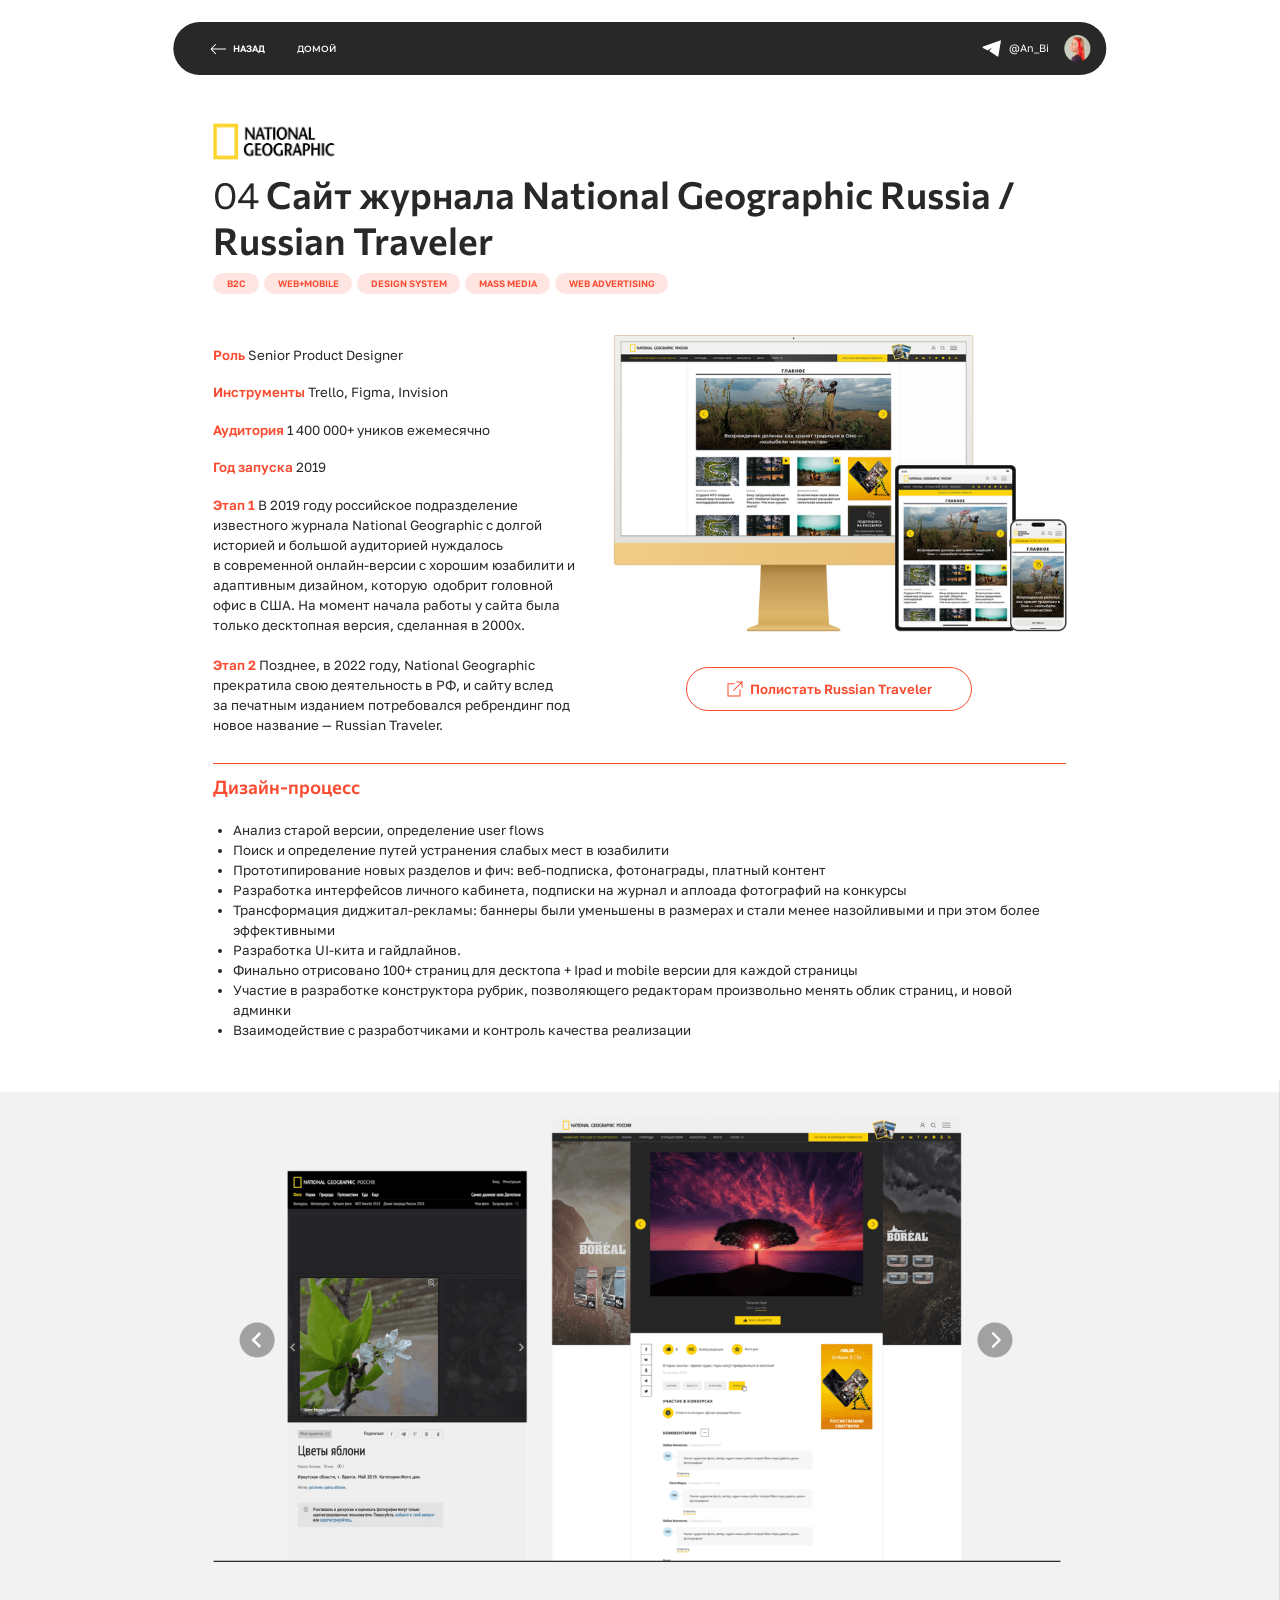
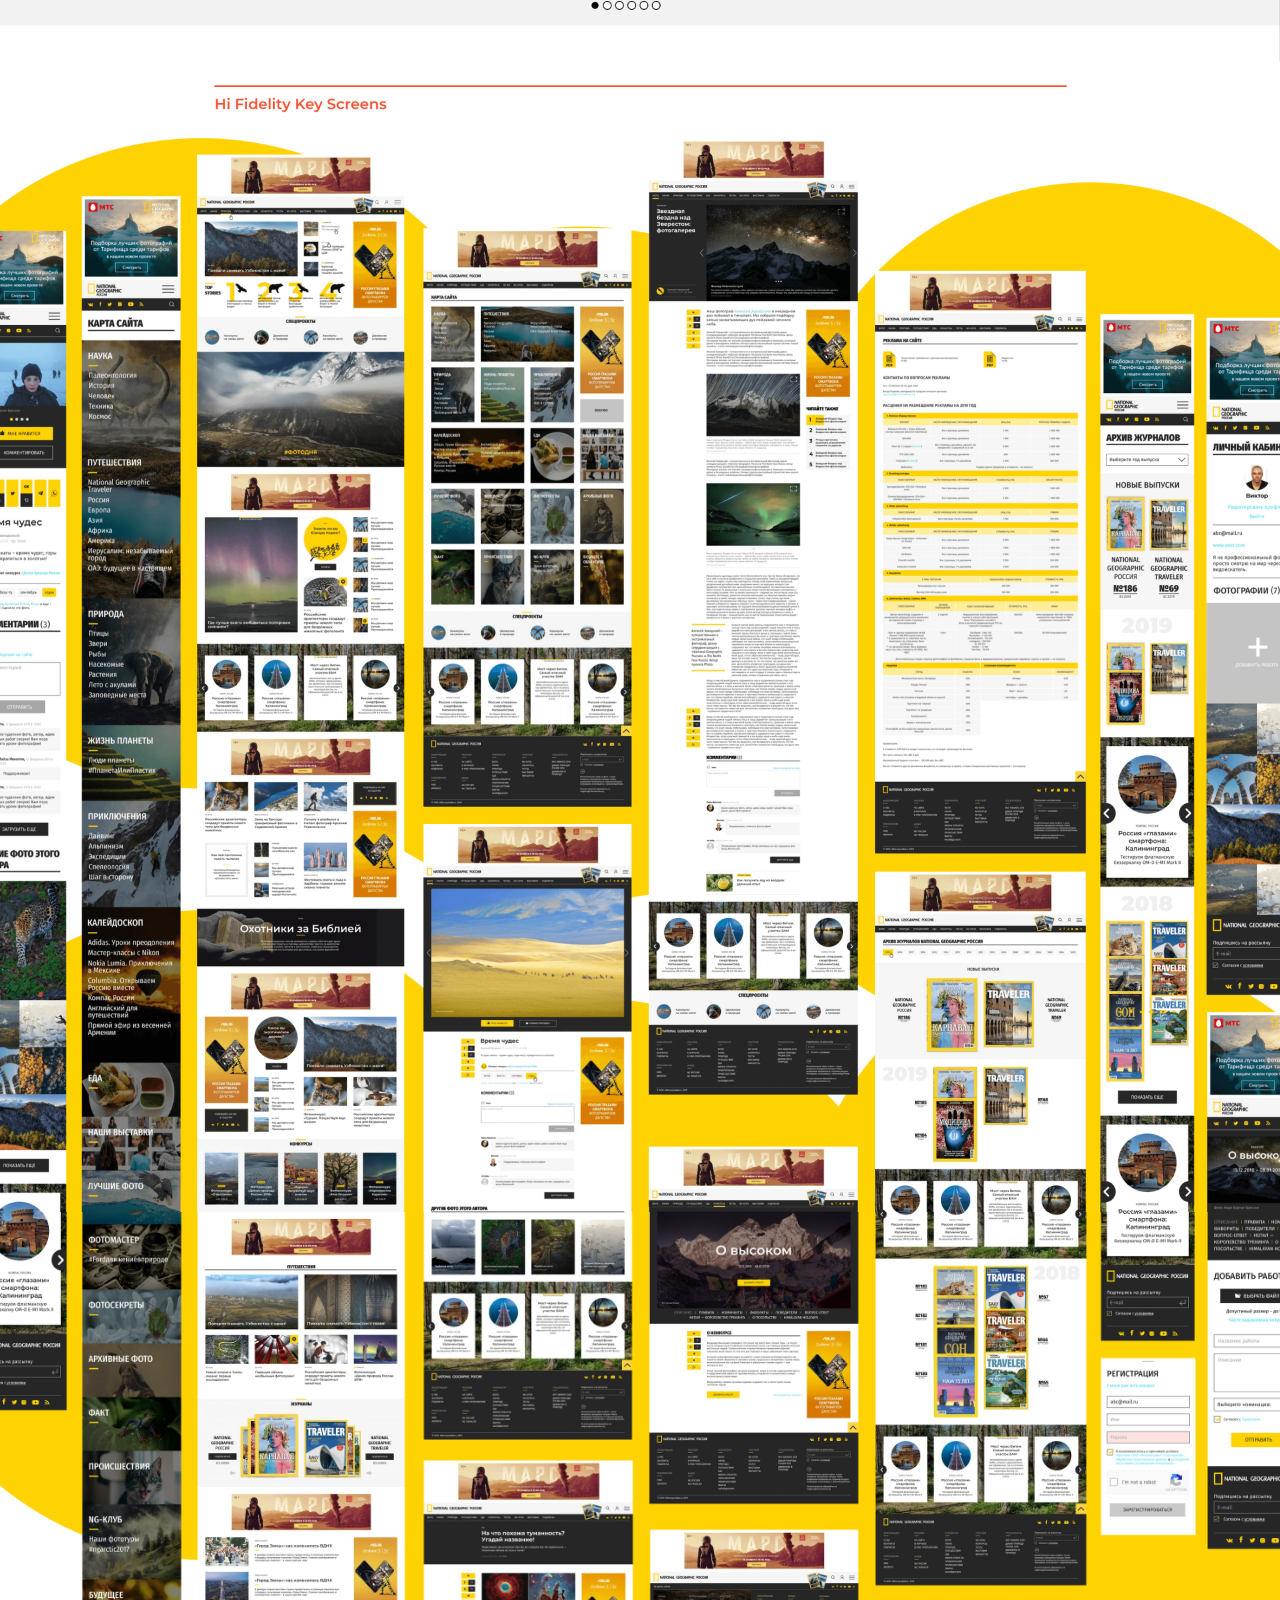
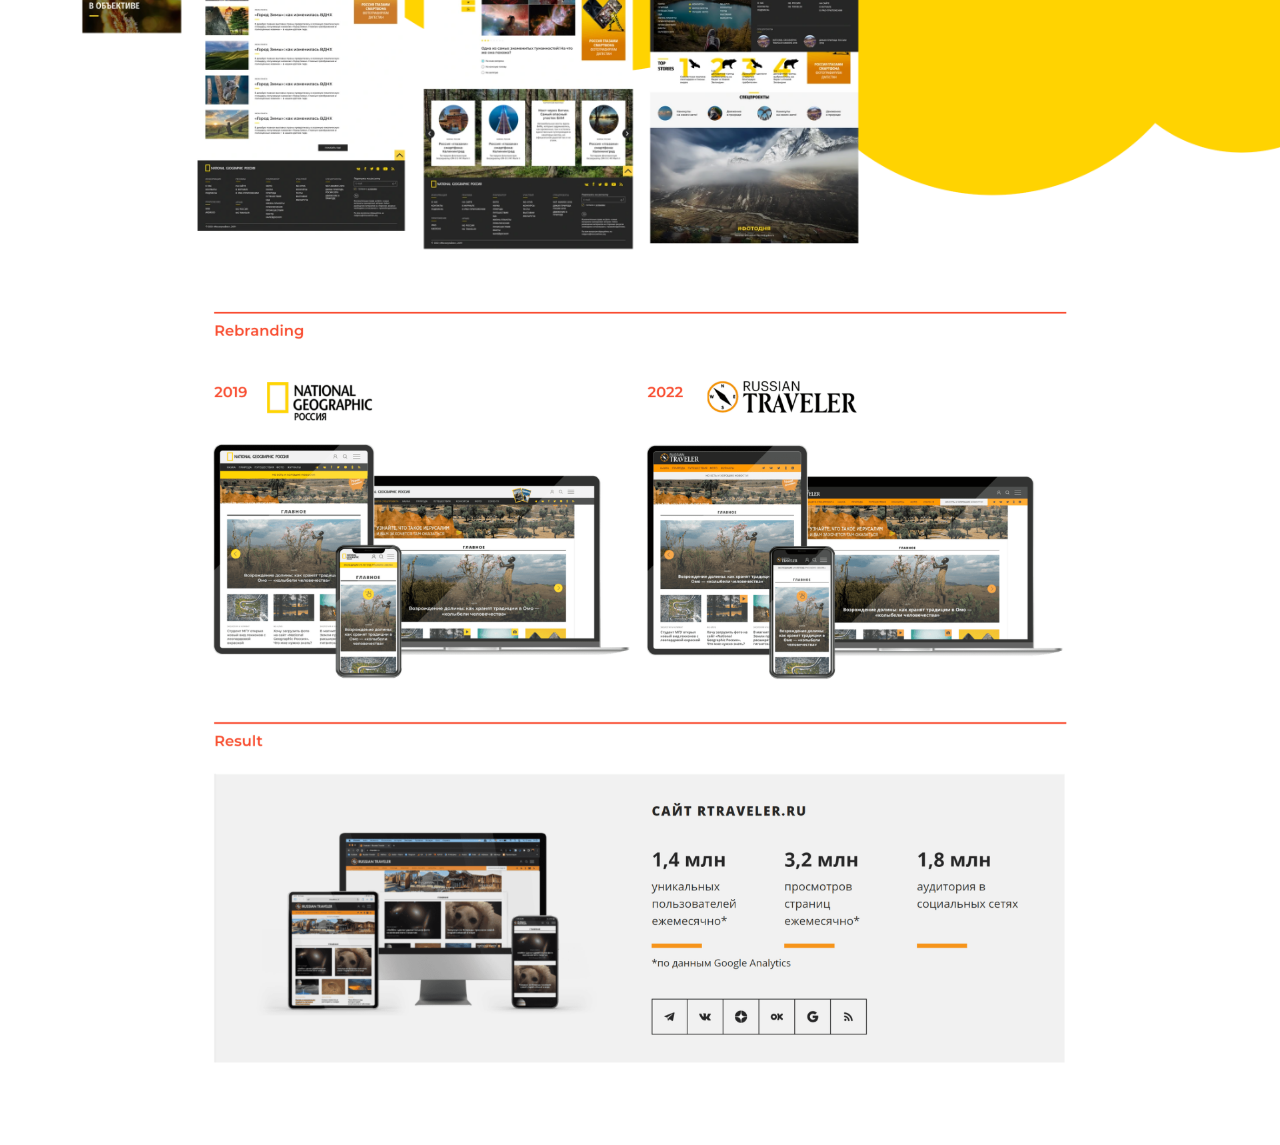
==== natgeo.html @ 3777e661 "Rebuild responsive portfolio from Figma Layout" ====
<!doctype html>
<html lang="ru">
<head>
<meta charset="utf-8">
<meta name="viewport" content="width=device-width, initial-scale=1">
<title>National Geographic — Анна Биятова</title>
<link rel="stylesheet" href="fonts.css">
<link rel="stylesheet" href="layout.css">
<link rel="stylesheet" href="site.css">
</head>
<body class="natgeo case-page" style="--basis:1920;--design-height:6518">
<div class="viewport"><main data-node-id="20:10" data-name="06_NatGeo" class="f128 design"><div data-node-id="365:1661" class="f335 mobile-root mobile-flow" data-order="4"><div data-node-id="365:1653" class="f336"><div data-node-id="365:1654" class="f337 mobile-flow"><p style="font-variation-settings:&quot;FLAR&quot; 0, &quot;VOLM&quot; 0" class="f231 section-type">Дизайн-процесс</p><p class="f232 body-type">​</p><ul class="f236"><li class="f237"><span class="f238 body-type">Анализ старой версии, определение user flows</span></li><li class="f237"><span class="f238 body-type">Поиск и определение путей устранения слабых мест в юзабилити</span></li><li class="f237"><span class="f238 body-type">Прототипирование новых разделов и фич: веб-подписка, фотонаграды, платный контент</span></li><li class="f237"><span class="f238 body-type">Разработка интерфейсов личного кабинета, подписки на журнал и аплоада фотографий на конкурсы</span></li><li class="f237"><span class="f238 body-type">Трансформация диджитал-рекламы: баннеры были уменьшены в размерах и стали менее назойливыми и при этом более эффективными</span></li><li class="f237"><span class="f238 body-type">Разработка UI-кита и гайдлайнов.</span></li><li class="f237"><span class="f238 body-type">Финально отрисовано 100+ страниц для десктопа + Ipad и mobile версии для каждой страницы</span></li><li class="f237"><span class="f238 body-type">Участие в разработке конструктора рубрик, позволяющего редакторам произвольно менять облик страниц, и новой админки</span></li><li class="f234"><span class="f238 body-type">Взаимодействие с разработчиками и контроль качества реализации</span></li></ul><p class="f338 body-type">​</p></div><div data-node-id="365:1655" class="f339"><div class="f161"><img alt="" src="75355f30-5cde-429b-aa73-6bc3fe6962be.svg" decoding="sync" class="f4"></div></div></div></div><div class="art-shell  floating-shell" style="--art-w:1960.0;--art-h:872.0" data-order="5"><div class="art-inner"><div data-node-id="20:18" data-name="FireShot Capture 024 - Anna Biyatova - [readymag.website] 1" class="f340 mobile-root mobile-flow asset-card art-floating art-base" data-order="5"><img alt="" src="fire-shot-capture024-anna-biyatova-readymag-we-ea6d53a8d6.png" decoding="sync" class="f111"></div></div></div><div class="art-shell  floating-shell" style="--art-w:700.0;--art-h:516.0" data-order="2"><div class="art-inner"><div data-node-id="20:14" data-name="FireShot Capture 022 - Anna Biyatova - [readymag.website] 1" class="f341 mobile-root mobile-flow asset-card art-floating art-base" data-order="2"><img src="natgeo-yellow-imac-8d464cf291.png" alt="Сайт National Geographic Россия на iMac, планшете и телефоне" class="replacement-image" decoding="sync"></div></div></div><a href="https://rtraveler.ru/" data-node-id="38:90" target="_blank" data-name="button" class="f342 mobile-root mobile-flow mobile-external-button action" data-order="3" rel="noopener noreferrer"><div data-node-id="I38:90;114:2049" data-name="external-link-svgrepo-com 1" class="f261"><img alt="" src="external-link-svgrepo-com1-6e491852ec.svg" decoding="sync" class="f32"></div><p data-node-id="I38:90;31:8" class="f157 body-type">Полистать Russian Traveler</p></a><div data-node-id="20:20" data-name="FireShot Capture 025 - Anna Biyatova - [readymag.website] 1" class="f343 mobile-root mobile-flow desktop-only"><img alt="" src="fire-shot-capture025-anna-biyatova-readymag-we-81d39d0f46.png" decoding="sync" class="f111"></div><div data-node-id="20:21" data-name="FireShot Capture 026 - Anna Biyatova - [readymag.website] 1" class="f344 mobile-root mobile-flow desktop-only"><img alt="" src="fire-shot-capture026-anna-biyatova-readymag-we-8d2b8d416c.png" decoding="sync" class="f111"></div><div data-node-id="20:22" data-name="FireShot Capture 027 - Anna Biyatova - [readymag.website] 1" class="f345 mobile-root mobile-flow desktop-only"><div class="f150"><img alt="" src="fire-shot-capture027-anna-biyatova-readymag-we-e08d2f9e79.png" decoding="sync" class="f346"></div></div><div data-node-id="20:15" class="f347 mobile-root mobile-flow desktop-only"></div><div data-node-id="20:23" class="f348 mobile-root mobile-flow desktop-only"></div><div class="art-shell  floating-shell" style="--art-w:1925.0;--art-h:534.0" data-order="8"><div class="art-inner"><div data-node-id="20:26" data-name="FireShot Capture 029 - Anna Biyatova - [readymag.website] 1" class="f349 mobile-root mobile-flow asset-card art-floating art-base" data-order="8"><img alt="" src="fire-shot-capture029-anna-biyatova-readymag-we-d6b7cc13b7.png" decoding="sync" class="f111"></div></div></div><div class="art-shell  floating-shell" style="--art-w:1925.0;--art-h:647.0" data-order="7"><div class="art-inner"><div data-node-id="20:25" data-name="FireShot Capture 028 - Anna Biyatova - [readymag.website] 1" class="f350 mobile-root mobile-flow asset-card art-floating art-base" data-order="7"><img alt="" src="fire-shot-capture028-anna-biyatova-readymag-we-ad97c84d8d.png" decoding="sync" class="f111"></div></div></div><div data-node-id="20:27" class="f351 mobile-root mobile-flow desktop-only"></div><div data-node-id="365:1614" class="f352 mobile-root mobile-flow" data-order="1"><div data-node-id="365:1615" data-name="title" class="f63 mobile-flow"><div class="art-shell art-symbol" style="--art-w:193.0;--art-h:56.0"><div class="art-inner"><div data-node-id="365:1644" data-name="image-1de16db8-85b5-4d78-8180-da1f3745b1a0 1" class="f353 asset-card symbol art-base"><div class="f150"><img alt="" src="image1-de16-db885-b54-d788180-da1-f3745-b1-a01-2f42765556.png" decoding="sync" class="f354"></div></div></div></div><h1 data-node-id="365:1617" class="f246"><span style="font-variation-settings:&quot;FLAR&quot; 0, &quot;VOLM&quot; 0" class="f247 display-type">04</span><span style="font-variation-settings:&quot;FLAR&quot; 0, &quot;VOLM&quot; 0" class="f248 display-type"> Сайт журнала National Geographic Russia / Russian Traveler</span></h1><div data-node-id="365:1618" class="f71 mobile-tags"><div data-node-id="365:1619" class="f131"><p data-node-id="365:1620" class="f132">B2С</p></div><div data-node-id="365:1621" class="f131"><p data-node-id="365:1622" class="f132">WEB+MOBILE</p></div><div data-node-id="365:1623" class="f131"><p data-node-id="365:1624" class="f132">DESIGN SYSTEM</p></div><div data-node-id="365:1625" class="f131"><p data-node-id="365:1626" class="f132">MASS MEDIA</p></div><div data-node-id="365:1627" class="f131"><p data-node-id="365:1628" class="f132">WEB ADVERTISING</p></div></div></div><div data-node-id="365:1646" class="f355 mobile-flow"><p data-node-id="365:1647" class="f252"><span class="f136 body-type">Роль</span><span class="f79 body-type"> Senior Product</span><span class="f79 body-type"> Designer</span></p><p data-node-id="365:1648" class="f251"><span class="f136 body-type">Инструменты</span><span class="f79 body-type"> Trello, Figma, Invision</span></p><p data-node-id="4032:194" class="f356"><span class="f255 body-type">Аудитория</span><span class="f79 body-type"> 1 400 000+ уников ежемесячно</span></p><p data-node-id="365:1649" class="f251"><span class="f136 body-type">Год запуска</span><span class="f79 body-type"> 2019</span></p><p data-node-id="365:1650" class="f357"><span class="f253 body-type">Этап 1</span><span class="f104 body-type"> В 2019 году российское подразделение известного журнала National Geographic с долгой историей и большой аудиторией нуждалось в современной онлайн-версии с хорошим юзабилити и адаптивным дизайном, которую  одобрит головной офис в США. На момент начала работы у сайта была только десктопная версия, сделанная в 2000х.</span></p><p data-node-id="365:1651" class="f252"><span class="f253 body-type">Этап 2</span><span class="f104 body-type"> Позднее, в 2022 году, National Geographic прекратила свою деятельность в РФ, и сайту вслед за печатным изданием потребовался ребрендинг под новое название — Russian Traveler.</span></p></div></div><header data-node-id="4163:1387" class="f358 case-nav-wrap"><div data-name="sticky_header" class="f195 case-nav"><div data-node-id="I4163:1387;114:92" class="f196 nav-side"><a data-node-id="I4163:1387;114:76" data-name="button" href="index.html#natgeo" class="f260 action"><div data-node-id="I4163:1387;114:76;114:224" data-name="arrow-left-svgrepo-com 1" class="f261"><img alt="" src="arrow-left-svgrepo-com1-93e0648a81.svg" decoding="sync" class="f32"></div><p data-node-id="I4163:1387;114:76;31:8" class="f262">НАЗАД</p></a><a data-node-id="I4163:1387;114:103" data-name="button" href="index.html" class="f197 action"><p data-node-id="I4163:1387;114:103;31:8" class="f198">ДОМОЙ</p></a></div><div data-node-id="I4163:1387;114:156" class="f204 nav-side"><a href="https://t.me/An_Bi" data-node-id="I4163:1387;180:2158" target="_blank" rel="noopener noreferrer" class="f205"><div data-node-id="I4163:1387;180:2159" data-name="telegram-svgrepo-com" class="f53"><img alt="" src="telegram-svgrepo-com-61aa6e1fb2.svg" decoding="sync" class="f32"></div><div data-node-id="I4163:1387;180:2161" data-name="link" class="f206"><p data-node-id="I4163:1387;180:2161;180:2139" class="f207">@An_Bi</p></div></a><div data-node-id="I4163:1387;114:123" class="f208"><img alt="" height="40" src="975d3a98-b9f5-4bee-b7e6-115ba9d3b459.png" width="40" decoding="sync" class="f32"></div></div></div></header><div class="mobile-art natgeo-collage" data-order="6"><div data-name="FireShot Capture 025 - Anna Biyatova - [readymag.website] 1" class="f343 mobile-collage-layer" data-art-node="20:20"><img alt="" src="fire-shot-capture025-anna-biyatova-readymag-we-81d39d0f46.png" decoding="sync" class="f111"></div><div data-name="FireShot Capture 026 - Anna Biyatova - [readymag.website] 1" class="f344 mobile-collage-layer" data-art-node="20:21"><img alt="" src="fire-shot-capture026-anna-biyatova-readymag-we-8d2b8d416c.png" decoding="sync" class="f111"></div><div data-name="FireShot Capture 027 - Anna Biyatova - [readymag.website] 1" class="f345 mobile-collage-layer" data-art-node="20:22"><div class="f150"><img alt="" src="fire-shot-capture027-anna-biyatova-readymag-we-e08d2f9e79.png" decoding="sync" class="f346"></div></div></div></main></div>
</body>
</html>
---- fonts.css ----
@font-face {
  font-family: 'Inter';
  font-style: normal;
  font-weight: 400;
  font-display: swap;
  src: url(UcC73FwrK3iLTeHuS_nVMrMxCp50SjIa0ZL7SUc.woff2) format('woff2');
  unicode-range: U+0301, U+0400-045F, U+0490-0491, U+04B0-04B1, U+2116;
}
@font-face {
  font-family: 'Inter';
  font-style: normal;
  font-weight: 400;
  font-display: swap;
  src: url(UcC73FwrK3iLTeHuS_nVMrMxCp50SjIa1ZL7.woff2) format('woff2');
  unicode-range: U+0000-00FF, U+0131, U+0152-0153, U+02BB-02BC, U+02C6, U+02DA, U+02DC, U+0304, U+0308, U+0329, U+2000-206F, U+20AC, U+2122, U+2191, U+2193, U+2212, U+2215, U+FEFF, U+FFFD;
}
@font-face {
  font-family: 'Inter';
  font-style: normal;
  font-weight: 600;
  font-display: swap;
  src: url(UcC73FwrK3iLTeHuS_nVMrMxCp50SjIa0ZL7SUc.woff2) format('woff2');
  unicode-range: U+0301, U+0400-045F, U+0490-0491, U+04B0-04B1, U+2116;
}
@font-face {
  font-family: 'Inter';
  font-style: normal;
  font-weight: 600;
  font-display: swap;
  src: url(UcC73FwrK3iLTeHuS_nVMrMxCp50SjIa1ZL7.woff2) format('woff2');
  unicode-range: U+0000-00FF, U+0131, U+0152-0153, U+02BB-02BC, U+02C6, U+02DA, U+02DC, U+0304, U+0308, U+0329, U+2000-206F, U+20AC, U+2122, U+2191, U+2193, U+2212, U+2215, U+FEFF, U+FFFD;
}
@font-face {
  font-family: 'Inter';
  font-style: normal;
  font-weight: 700;
  font-display: swap;
  src: url(UcC73FwrK3iLTeHuS_nVMrMxCp50SjIa0ZL7SUc.woff2) format('woff2');
  unicode-range: U+0301, U+0400-045F, U+0490-0491, U+04B0-04B1, U+2116;
}
@font-face {
  font-family: 'Inter';
  font-style: normal;
  font-weight: 700;
  font-display: swap;
  src: url(UcC73FwrK3iLTeHuS_nVMrMxCp50SjIa1ZL7.woff2) format('woff2');
  unicode-range: U+0000-00FF, U+0131, U+0152-0153, U+02BB-02BC, U+02C6, U+02DA, U+02DC, U+0304, U+0308, U+0329, U+2000-206F, U+20AC, U+2122, U+2191, U+2193, U+2212, U+2215, U+FEFF, U+FFFD;
}
@font-face {
  font-family: 'Montserrat';
  font-style: normal;
  font-weight: 400;
  font-display: swap;
  src: url(JTUSjIg1_i6t8kCHKm459W1hyzbi.woff2) format('woff2');
  unicode-range: U+0301, U+0400-045F, U+0490-0491, U+04B0-04B1, U+2116;
}
@font-face {
  font-family: 'Montserrat';
  font-style: normal;
  font-weight: 400;
  font-display: swap;
  src: url(JTUSjIg1_i6t8kCHKm459Wlhyw.woff2) format('woff2');
  unicode-range: U+0000-00FF, U+0131, U+0152-0153, U+02BB-02BC, U+02C6, U+02DA, U+02DC, U+0304, U+0308, U+0329, U+2000-206F, U+20AC, U+2122, U+2191, U+2193, U+2212, U+2215, U+FEFF, U+FFFD;
}
@font-face {
  font-family: 'Montserrat';
  font-style: normal;
  font-weight: 600;
  font-display: swap;
  src: url(JTUSjIg1_i6t8kCHKm459W1hyzbi.woff2) format('woff2');
  unicode-range: U+0301, U+0400-045F, U+0490-0491, U+04B0-04B1, U+2116;
}
@font-face {
  font-family: 'Montserrat';
  font-style: normal;
  font-weight: 600;
  font-display: swap;
  src: url(JTUSjIg1_i6t8kCHKm459Wlhyw.woff2) format('woff2');
  unicode-range: U+0000-00FF, U+0131, U+0152-0153, U+02BB-02BC, U+02C6, U+02DA, U+02DC, U+0304, U+0308, U+0329, U+2000-206F, U+20AC, U+2122, U+2191, U+2193, U+2212, U+2215, U+FEFF, U+FFFD;
}
@font-face {
  font-family: 'Montserrat';
  font-style: normal;
  font-weight: 700;
  font-display: swap;
  src: url(JTUSjIg1_i6t8kCHKm459W1hyzbi.woff2) format('woff2');
  unicode-range: U+0301, U+0400-045F, U+0490-0491, U+04B0-04B1, U+2116;
}
@font-face {
  font-family: 'Montserrat';
  font-style: normal;
  font-weight: 700;
  font-display: swap;
  src: url(JTUSjIg1_i6t8kCHKm459Wlhyw.woff2) format('woff2');
  unicode-range: U+0000-00FF, U+0131, U+0152-0153, U+02BB-02BC, U+02C6, U+02DA, U+02DC, U+0304, U+0308, U+0329, U+2000-206F, U+20AC, U+2122, U+2191, U+2193, U+2212, U+2215, U+FEFF, U+FFFD;
}
@font-face {
  font-family: 'Open Sans';
  font-style: normal;
  font-weight: 600;
  font-stretch: 100%;
  font-display: swap;
  src: url(memSYaGs126MiZpBA-UvWbX2vVnXBbObj2OVZyOOSr4dVJWUgsgH1x4kaVIGxA.woff2) format('woff2');
  unicode-range: U+0301, U+0400-045F, U+0490-0491, U+04B0-04B1, U+2116;
}
@font-face {
  font-family: 'Open Sans';
  font-style: normal;
  font-weight: 600;
  font-stretch: 100%;
  font-display: swap;
  src: url(memSYaGs126MiZpBA-UvWbX2vVnXBbObj2OVZyOOSr4dVJWUgsgH1x4gaVI.woff2) format('woff2');
  unicode-range: U+0000-00FF, U+0131, U+0152-0153, U+02BB-02BC, U+02C6, U+02DA, U+02DC, U+0304, U+0308, U+0329, U+2000-206F, U+20AC, U+2122, U+2191, U+2193, U+2212, U+2215, U+FEFF, U+FFFD;
}
@font-face {
  font-family: 'Poppins';
  font-style: normal;
  font-weight: 200;
  font-display: swap;
  src: url(pxiByp8kv8JHgFVrLFj_Z1xlFQ.woff2) format('woff2');
  unicode-range: U+0000-00FF, U+0131, U+0152-0153, U+02BB-02BC, U+02C6, U+02DA, U+02DC, U+0304, U+0308, U+0329, U+2000-206F, U+20AC, U+2122, U+2191, U+2193, U+2212, U+2215, U+FEFF, U+FFFD;
}
@font-face {
  font-family: 'Poppins';
  font-style: normal;
  font-weight: 400;
  font-display: swap;
  src: url(pxiEyp8kv8JHgFVrJJfecg.woff2) format('woff2');
  unicode-range: U+0000-00FF, U+0131, U+0152-0153, U+02BB-02BC, U+02C6, U+02DA, U+02DC, U+0304, U+0308, U+0329, U+2000-206F, U+20AC, U+2122, U+2191, U+2193, U+2212, U+2215, U+FEFF, U+FFFD;
}
@font-face {
  font-family: 'Poppins';
  font-style: normal;
  font-weight: 600;
  font-display: swap;
  src: url(pxiByp8kv8JHgFVrLEj6Z1xlFQ.woff2) format('woff2');
  unicode-range: U+0000-00FF, U+0131, U+0152-0153, U+02BB-02BC, U+02C6, U+02DA, U+02DC, U+0304, U+0308, U+0329, U+2000-206F, U+20AC, U+2122, U+2191, U+2193, U+2212, U+2215, U+FEFF, U+FFFD;
}
@font-face {
  font-family: 'Poppins';
  font-style: normal;
  font-weight: 700;
  font-display: swap;
  src: url(pxiByp8kv8JHgFVrLCz7Z1xlFQ.woff2) format('woff2');
  unicode-range: U+0000-00FF, U+0131, U+0152-0153, U+02BB-02BC, U+02C6, U+02DA, U+02DC, U+0304, U+0308, U+0329, U+2000-206F, U+20AC, U+2122, U+2191, U+2193, U+2212, U+2215, U+FEFF, U+FFFD;
}
@font-face{font-family:Commissioner;font-style:normal;font-weight:100 900;font-display:swap;src:url(commissioner.ttf) format("truetype")}
@font-face{font-family:"Golos Text";font-style:normal;font-weight:400 900;font-display:swap;src:url(golos-text.ttf) format("truetype")}
---- layout.css ----
.f1{background-color:#252525;position:relative;width:100%;height:100%}
.f2{position:absolute;height:calc(var(--u) * 1080);left:calc(100% - calc(var(--u) * 100));top:0;width:0}
.f3{position:absolute;inset:0 calc(var(--u) * -0.5)}
.f4{display:block;max-width:none;width:100%;height:100%}
.f5{position:absolute;display:flex;height:0;align-items:center;justify-content:center;left:0;top:calc(var(--u) * 900);width:calc(var(--u) * 1600)}
.f6{flex:none;rotate:90deg}
.f7{height:calc(var(--u) * 1600);position:relative;width:0}
.f8{position:absolute;display:flex;height:0;align-items:center;justify-content:center;left:0;top:calc(var(--u) * 1894);width:calc(var(--u) * 1600)}
.f9{position:absolute;display:flex;height:0;align-items:center;justify-content:center;left:0;top:calc(var(--u) * 2904);width:calc(var(--u) * 1600)}
.f10{position:absolute;display:flex;height:0;align-items:center;justify-content:center;left:0;top:calc(var(--u) * 3964);width:calc(var(--u) * 1600)}
.f11{position:absolute;display:flex;height:calc(var(--u) * 190);align-items:center;justify-content:center;left:calc(100% - calc(var(--u) * 62));top:calc(var(--u) * 372);width:calc(var(--u) * 24)}
.f12{rotate:-90deg;flex:none}
.f13{word-break:break-word;font-family:"Inter",sans-serif;font-weight:400;line-height:0;font-style:normal;position:relative;font-size:calc(var(--u) * 0);color:white;white-space:nowrap}
.f14{font-family:"Golos Text",sans-serif;font-weight:700;line-height:1.2;font-size:calc(var(--u) * 20)}
.f15{font-family:"Golos Text",sans-serif;line-height:1.2;font-size:calc(var(--u) * 20)}
.f16{position:absolute;height:calc(var(--u) * 1088);left:calc(100% - calc(var(--u) * 100));top:calc(var(--u) * 1080);width:0}
.f17{position:absolute;display:flex;height:calc(var(--u) * 231);align-items:center;justify-content:center;left:calc(100% - calc(var(--u) * 62));top:calc(var(--u) * 1284);width:calc(var(--u) * 24)}
.f18{position:absolute;height:calc(var(--u) * 1080);left:calc(100% - calc(var(--u) * 100));top:calc(var(--u) * 2168);width:0}
.f19{position:absolute;display:flex;height:calc(var(--u) * 160);align-items:center;justify-content:center;left:calc(100% - calc(var(--u) * 62));top:calc(var(--u) * 2287);width:calc(var(--u) * 24)}
.f20{position:absolute;height:calc(var(--u) * 1080);left:calc(100% - calc(var(--u) * 100));top:calc(var(--u) * 3248);width:0}
.f21{position:absolute;display:flex;height:calc(var(--u) * 190);align-items:center;justify-content:center;left:calc(100% - calc(var(--u) * 62));top:calc(var(--u) * 3322);width:calc(var(--u) * 24)}
.f22{position:absolute;height:calc(var(--u) * 1080);left:calc(100% - calc(var(--u) * 100));top:calc(var(--u) * 4328);width:0}
.f23{position:absolute;display:flex;height:calc(var(--u) * 176);align-items:center;justify-content:center;left:calc(100% - calc(var(--u) * 62));top:calc(var(--u) * 4362);width:calc(var(--u) * 24)}
.f24{position:absolute;align-content:stretch;display:flex;flex-direction:column;height:calc(var(--u) * 732);align-items:flex-start;justify-content:space-between;left:calc(var(--u) * 86);top:calc(var(--u) * 49);width:calc(var(--u) * 1336)}
.f25{align-content:stretch;display:flex;flex-direction:column;gap:calc(var(--u) * 24);height:calc(var(--u) * 562);align-items:flex-start;position:relative;flex-shrink:0}
.f26{align-content:stretch;display:flex;flex-direction:column;align-items:flex-start;position:relative;flex-shrink:0}
.f27{grid-template-columns:max-content;grid-template-rows:max-content;display:inline-grid;line-height:0;margin-bottom:calc(var(--u) * -49);place-items:start;position:relative;flex-shrink:0}
.f28{grid-column:1;align-content:stretch;display:flex;flex-direction:column;align-items:flex-start;margin-left:0;margin-top:0;position:relative;grid-row:1}
.f29{word-break:break-word;font-family:"Commissioner",sans-serif;font-weight:700;line-height:0;font-style:normal;position:relative;flex-shrink:0;font-size:calc(var(--u) * 0);color:var(--black,#282828);letter-spacing:calc(var(--u) * 7.2);white-space:pre}
.f30{line-height:normal;font-size:calc(var(--u) * 240);color:white}
.f31{line-height:normal;font-size:calc(var(--u) * 240);color:white;letter-spacing:calc(var(--u) * -4.8)}
.f32{position:absolute;display:block;inset:0;max-width:none;width:100%;height:100%}
.f33{align-content:stretch;display:flex;flex-direction:column;gap:calc(var(--u) * 16);align-items:flex-start;justify-content:flex-end;position:relative;flex-shrink:0}
.f34{word-break:break-word;align-content:stretch;display:flex;flex-direction:column;gap:calc(var(--u) * 24);align-items:flex-start;line-height:1.2;font-style:normal;padding-top:calc(var(--u) * 25);position:relative;border-radius:calc(var(--u) * 80);flex-shrink:0;color:white;white-space:nowrap}
.f35{font-family:"Commissioner",sans-serif;font-weight:600;position:relative;flex-shrink:0;font-size:calc(var(--u) * 48);text-align:right}
.f36{font-family:"Commissioner",sans-serif;font-weight:400;position:relative;flex-shrink:0;font-size:calc(var(--u) * 28);letter-spacing:calc(var(--u) * 0.56)}
.f37{word-break:break-word;font-family:"Golos Text",sans-serif;font-weight:400;line-height:1.2;position:relative;flex-shrink:0;font-size:calc(var(--u) * 24);color:white;letter-spacing:calc(var(--u) * 0.48);white-space:nowrap}
.f38{height:calc(var(--u) * 24);position:relative;flex-shrink:0;width:calc(var(--u) * 515)}
.f39{align-content:stretch;display:flex;align-items:flex-end;justify-content:space-between;position:relative;flex-shrink:0;width:100%}
.f40{word-break:break-word;align-content:stretch;display:flex;gap:calc(var(--u) * 133);align-items:center;position:relative;flex-shrink:0;width:calc(var(--u) * 720)}
.f41{align-content:stretch;display:flex;flex-direction:column;gap:calc(var(--u) * 25);align-items:flex-start;position:relative;flex-shrink:0;color:white;width:calc(var(--u) * 269)}
.f42{font-family:"Commissioner",sans-serif;font-weight:600;line-height:1.2;font-style:normal;position:relative;flex-shrink:0;font-size:calc(var(--u) * 28);width:100%}
.f43{font-family:"Golos Text",sans-serif;font-weight:400;line-height:0;position:relative;flex-shrink:0;font-size:calc(var(--u) * 20);width:100%}
.f44{line-height:2;margin-bottom:0}
.f45{line-height:2}
.f46{align-content:stretch;display:flex;flex-direction:column;gap:calc(var(--u) * 25);align-items:flex-start;position:relative;flex-shrink:0;width:calc(var(--u) * 304)}
.f47{font-family:"Commissioner",sans-serif;font-weight:600;line-height:1.2;font-style:normal;position:relative;flex-shrink:0;font-size:calc(var(--u) * 28);color:rgba(255,255,255,0);width:100%}
.f48{font-family:"Golos Text",sans-serif;font-weight:400;line-height:0;position:relative;flex-shrink:0;font-size:calc(var(--u) * 20);color:white;width:100%}
.f49{align-content:stretch;display:flex;flex-direction:column;gap:calc(var(--u) * 25);align-items:flex-start;position:relative;flex-shrink:0;width:calc(var(--u) * 332)}
.f50{word-break:break-word;font-family:"Commissioner",sans-serif;font-weight:600;line-height:1.2;font-style:normal;position:relative;flex-shrink:0;font-size:calc(var(--u) * 28);color:var(--white,white);width:100%}
.f51{align-content:stretch;cursor:pointer;display:flex;flex-direction:column;gap:calc(var(--u) * 16);align-items:flex-start;position:relative;flex-shrink:0;width:100%}
.f52{align-content:stretch;display:flex;gap:calc(var(--u) * 12);align-items:center;position:relative;flex-shrink:0}
.f53{position:relative;flex-shrink:0;width:calc(var(--u) * 28);height:calc(var(--u) * 28)}
.f54{height:calc(var(--u) * 20);position:relative;flex-shrink:0;width:calc(var(--u) * 48)}
.f55{word-break:break-word;position:absolute;font-family:"Golos Text",sans-serif;font-weight:400;inset:0 8.33% 5% 0;line-height:normal;font-size:calc(var(--u) * 16);color:var(--white,white);text-align:left;white-space:nowrap}
.f56{overflow:clip;position:relative;flex-shrink:0;width:calc(var(--u) * 28);height:calc(var(--u) * 28)}
.f57{position:absolute;display:contents;inset:6.25% 7.81% 6.25% 4.69%}
.f58{position:absolute;inset:6.25% 7.81% 6.25% 4.69%}
.f59{height:calc(var(--u) * 20);position:relative;flex-shrink:0;width:calc(var(--u) * 130)}
.f60{word-break:break-word;position:absolute;font-family:"Golos Text",sans-serif;font-weight:400;inset:0 3.08% 5% 0;line-height:normal;font-size:calc(var(--u) * 16);color:var(--white,white);text-align:left;white-space:nowrap}
.f61{position:absolute;inset:22.74% 12.63% 67.73% 54.37%}
.f62{position:absolute;align-content:stretch;display:flex;flex-direction:column;gap:calc(var(--u) * 60);align-items:flex-start;left:calc(var(--u) * 86);top:calc(var(--u) * 993);width:calc(var(--u) * 1336)}
.f63{align-content:stretch;display:flex;flex-direction:column;gap:calc(var(--u) * 16);align-items:flex-start;position:relative;flex-shrink:0;width:100%}
.f64{height:calc(var(--u) * 44);overflow:clip;position:relative;flex-shrink:0;width:calc(var(--u) * 169)}
.f65{position:absolute;height:calc(var(--u) * 44);left:0;top:0;width:calc(var(--u) * 268)}
.f66{word-break:break-word;font-family:"Montserrat",sans-serif;font-weight:600;line-height:0;min-width:100%;position:relative;flex-shrink:0;font-size:calc(var(--u) * 0);color:var(--white,white);width:min-content}
.f67{font-family:"Commissioner",sans-serif;margin-bottom:0;font-style:normal;font-size:calc(var(--u) * 56)}
.f68{line-height:normal;color:var(--white,white)}
.f69{line-height:normal}
.f70{font-family:"Golos Text",sans-serif;font-weight:400;line-height:normal;font-size:calc(var(--u) * 40);color:var(--dark_grey,#868686)}
.f71{align-content:stretch;display:flex;gap:calc(var(--u) * 8);align-items:flex-start;justify-content:flex-end;position:relative;flex-shrink:0}
.f72{border-width:var(--u);border-color:var(--dark_grey,#868686);border-style:solid;align-content:stretch;display:flex;align-items:center;justify-content:center;padding-inline:calc(var(--u) * 20);padding-block:calc(var(--u) * 7);position:relative;border-radius:calc(var(--u) * 47);flex-shrink:0}
.f73{word-break:break-word;font-family:"Golos Text",sans-serif;font-weight:600;line-height:normal;position:relative;flex-shrink:0;font-size:calc(var(--u) * 14);color:var(--dark_grey,#868686);white-space:nowrap}
.f74{align-content:stretch;display:flex;align-items:flex-end;justify-content:space-between;position:relative;flex-shrink:0;width:calc(var(--u) * 1370)}
.f75{align-content:stretch;display:flex;flex-direction:column;gap:calc(var(--u) * 40);align-items:flex-start;margin-right:calc(var(--u) * -40);position:relative;flex-shrink:0;width:calc(var(--u) * 701)}
.f76{word-break:break-word;align-content:stretch;display:flex;flex-direction:column;font-family:"Montserrat",sans-serif;font-weight:400;gap:calc(var(--u) * 16);align-items:flex-start;line-height:0;position:relative;flex-shrink:0;font-size:calc(var(--u) * 0);color:var(--white,white);width:100%}
.f77{position:relative;flex-shrink:0;width:100%}
.f78{font-family:"Golos Text",sans-serif;font-weight:600;line-height:1.3;font-size:calc(var(--u) * 20);color:var(--dark_grey,#868686)}
.f79{font-family:"Golos Text",sans-serif;line-height:1.3;font-size:calc(var(--u) * 20)}
.f80{font-style:normal;position:relative;flex-shrink:0;width:100%;white-space:pre-wrap}
.f81{margin-bottom:0;font-size:calc(var(--u) * 20)}
.f82{font-family:"Inter",sans-serif;font-weight:600;line-height:1.5;color:var(--dark_grey,#868686)}
.f83{font-family:"Inter",sans-serif;font-weight:400;line-height:1.5;color:var(--white,white)}
.f84{font-family:"Inter",sans-serif;line-height:1.5;font-size:calc(var(--u) * 20)}
.f85{border-width:calc(2 * var(--u));border-color:#21a038;border-style:solid;align-content:stretch;cursor:pointer;display:flex;gap:calc(var(--u) * 10);height:calc(var(--u) * 67);align-items:center;justify-content:center;padding-inline:calc(var(--u) * 100);position:relative;border-radius:calc(var(--u) * 195);flex-shrink:0}
.f86{word-break:break-word;font-family:"Golos Text",sans-serif;font-weight:600;line-height:normal;position:relative;flex-shrink:0;font-size:calc(var(--u) * 20);color:var(--white,white);text-align:center;white-space:nowrap}
.f87{height:calc(var(--u) * 421);position:relative;flex-shrink:0;width:calc(var(--u) * 709)}
.f88{position:absolute;inset:0 -1.69% 0 -0.28%}
.f89{position:absolute;inset:0;max-width:none;object-fit:contain;pointer-events:none;width:100%;height:100%}
.f90{position:absolute;left:calc(33.33% + calc(var(--u) * 175.67));width:calc(var(--u) * 139);height:calc(var(--u) * 139);top:calc(var(--u) * 154)}
.f91{position:absolute;display:contents;left:calc(33.33% + calc(var(--u) * 280.67));top:calc(var(--u) * 2047.36)}
.f92{position:absolute;inset:41.14% 11.75% 52.65% 54.39%}
.f93{position:absolute;height:calc(var(--u) * 573);left:calc(33.33% + calc(var(--u) * 280.67));top:calc(var(--u) * 2212);width:calc(var(--u) * 655.943)}
.f94{position:absolute;align-content:stretch;display:flex;flex-direction:column;gap:calc(var(--u) * 60);align-items:flex-start;left:calc(var(--u) * 86);top:calc(var(--u) * 1997);width:calc(var(--u) * 1384)}
.f95{height:calc(var(--u) * 42);position:relative;flex-shrink:0;width:calc(var(--u) * 105.84)}
.f96{margin-bottom:0;font-style:normal;font-size:calc(var(--u) * 56)}
.f97{font-family:"Commissioner",sans-serif;font-weight:400;line-height:normal;color:var(--white,white)}
.f98{font-family:"Commissioner",sans-serif;font-weight:600;line-height:normal}
.f99{align-content:stretch;display:flex;align-items:flex-start;position:relative;flex-shrink:0;width:100%}
.f100{align-content:stretch;display:flex;flex-direction:column;gap:calc(var(--u) * 28);align-items:flex-start;position:relative;flex-shrink:0;width:calc(var(--u) * 701)}
.f101{position:relative;flex-shrink:0;width:calc(var(--u) * 843)}
.f102{min-width:100%;position:relative;flex-shrink:0;width:min-content}
.f103{font-family:"Golos Text",sans-serif;font-weight:600;line-height:1.5;font-size:calc(var(--u) * 20);color:var(--dark_grey,#868686)}
.f104{font-family:"Golos Text",sans-serif;line-height:1.5;font-size:calc(var(--u) * 20)}
.f105{border-width:calc(2 * var(--u));border-color:#a40dd6;border-style:solid;align-content:stretch;cursor:pointer;display:flex;gap:calc(var(--u) * 10);height:calc(var(--u) * 67);align-items:center;justify-content:center;padding-inline:calc(var(--u) * 100);position:relative;border-radius:calc(var(--u) * 195);flex-shrink:0}
.f106{word-break:break-word;position:absolute;display:block;font-family:"Golos Text",sans-serif;font-weight:400;line-height:0;left:calc(var(--u) * 1129);color:#cecece;font-size:calc(var(--u) * 36);top:calc(var(--u) * 147);white-space:nowrap}
.f107{text-decoration-skip-ink:none;text-underline-position:from-font;cursor:pointer;text-decoration-thickness:from-font;text-decoration-style:solid;line-height:normal;text-decoration-line:underline}
.f108{position:absolute;height:calc(var(--u) * 552);left:calc(66.67% + calc(var(--u) * 5.33));top:calc(var(--u) * 4273);width:calc(var(--u) * 382)}
.f109{position:absolute;align-content:stretch;display:flex;flex-direction:column;gap:calc(var(--u) * 60);align-items:flex-start;left:calc(var(--u) * 86);top:calc(var(--u) * 3012);width:calc(var(--u) * 1384)}
.f110{height:calc(var(--u) * 48);position:relative;flex-shrink:0;width:calc(var(--u) * 338)}
.f111{position:absolute;inset:0;max-width:none;object-fit:cover;pointer-events:none;width:100%;height:100%}
.f112{align-content:stretch;display:flex;flex-direction:column;gap:calc(var(--u) * 40);align-items:flex-start;position:relative;flex-shrink:0;width:calc(var(--u) * 658)}
.f113{border-width:calc(2 * var(--u));border-color:#0c41ff;border-style:solid;align-content:stretch;display:flex;gap:calc(var(--u) * 10);height:calc(var(--u) * 67);align-items:center;justify-content:center;padding-inline:calc(var(--u) * 100);position:relative;border-radius:calc(var(--u) * 195);flex-shrink:0}
.f114{position:absolute;display:contents;left:calc(33.33% + calc(var(--u) * 194.67));top:calc(var(--u) * 3004)}
.f115{position:absolute;align-content:stretch;display:flex;flex-direction:column;gap:calc(var(--u) * 60);align-items:flex-start;left:calc(var(--u) * 86);top:calc(var(--u) * 4088);width:calc(var(--u) * 1289)}
.f116{height:calc(var(--u) * 59);position:relative;flex-shrink:0;width:calc(var(--u) * 199)}
.f117{align-content:stretch;display:flex;flex-direction:column;gap:calc(var(--u) * 40);align-items:flex-start;position:relative;flex-shrink:0;width:calc(var(--u) * 674)}
.f118{word-break:break-word;align-content:stretch;display:flex;flex-direction:column;gap:calc(var(--u) * 16);align-items:flex-start;line-height:0;position:relative;flex-shrink:0;font-size:calc(var(--u) * 0);width:100%}
.f119{font-family:"Inter",sans-serif;font-weight:400;font-style:normal;position:relative;flex-shrink:0;color:white;width:calc(var(--u) * 674)}
.f120{font-family:"Golos Text",sans-serif;font-weight:600;line-height:1.3;color:#868686;font-size:calc(var(--u) * 20)}
.f121{font-family:"Montserrat",sans-serif;font-weight:400;position:relative;flex-shrink:0;color:var(--white,white);width:calc(var(--u) * 843)}
.f122{font-family:"Inter",sans-serif;font-weight:600;font-style:normal;position:relative;flex-shrink:0;color:var(--dark_grey,#868686);width:calc(var(--u) * 843)}
.f123{font-family:"Golos Text",sans-serif;line-height:1.3;font-size:calc(var(--u) * 20)}
.f124{font-family:"Golos Text",sans-serif;font-weight:400;line-height:1.3;font-size:calc(var(--u) * 20);color:var(--white,white)}
.f125{font-family:"Montserrat",sans-serif;font-weight:400;min-width:100%;position:relative;flex-shrink:0;color:var(--white,white);width:min-content;white-space:pre-wrap}
.f126{border-width:calc(2 * var(--u));border-color:#fbd42c;border-style:solid;align-content:stretch;cursor:pointer;display:flex;gap:calc(var(--u) * 10);height:calc(var(--u) * 67);align-items:center;justify-content:center;padding-inline:calc(var(--u) * 100);position:relative;border-radius:calc(var(--u) * 195);flex-shrink:0}
.f127{position:absolute;height:calc(var(--u) * 439);left:calc(var(--u) * 712);top:calc(var(--u) * 298);width:calc(var(--u) * 678)}
.f128{background-color:white;position:relative;width:100%;height:100%}
.f129{position:absolute;align-content:stretch;display:flex;flex-direction:column;gap:calc(var(--u) * 48);align-items:flex-start;left:calc(var(--u) * 320);top:calc(var(--u) * 171);width:calc(var(--u) * 1280)}
.f130{word-break:break-word;font-family:"Commissioner",sans-serif;font-weight:400;line-height:0;min-width:100%;font-style:normal;position:relative;flex-shrink:0;font-size:calc(var(--u) * 64);color:var(--black,#282828);width:min-content}
.f131{background-color:#ffe5e1;align-content:stretch;display:flex;align-items:center;justify-content:center;padding-inline:calc(var(--u) * 20);padding-block:calc(var(--u) * 7);position:relative;border-radius:calc(var(--u) * 47);flex-shrink:0}
.f132{word-break:break-word;font-family:"Golos Text",sans-serif;font-weight:600;line-height:normal;position:relative;flex-shrink:0;color:#f94c31;font-size:calc(var(--u) * 14);white-space:nowrap}
.f133{align-content:stretch;display:flex;height:calc(var(--u) * 528);align-items:flex-start;justify-content:space-between;position:relative;flex-shrink:0;width:calc(var(--u) * 1336)}
.f134{word-break:break-word;align-content:stretch;display:flex;flex-direction:column;font-family:"Montserrat",sans-serif;font-weight:400;gap:calc(var(--u) * 16);align-items:flex-start;line-height:0;position:relative;flex-shrink:0;color:var(--black,#282828);width:calc(var(--u) * 580)}
.f135{min-width:100%;position:relative;flex-shrink:0;font-size:calc(var(--u) * 0);width:min-content}
.f136{font-family:"Golos Text",sans-serif;font-weight:600;line-height:1.3;font-size:calc(var(--u) * 20);color:var(--red,#f94c31)}
.f137{min-width:100%;position:relative;flex-shrink:0;font-size:calc(var(--u) * 20);width:min-content;white-space:pre-wrap}
.f138{margin-bottom:0}
.f139{font-family:"Golos Text",sans-serif;font-weight:600;line-height:1.5;color:var(--red,#f94c31)}
.f140{font-family:"Golos Text",sans-serif;font-weight:400;line-height:1.5}
.f141{font-family:"Golos Text",sans-serif;margin-bottom:0}
.f142{line-height:1.5;color:#f94c31}
.f143{line-height:1.5}
.f144{font-family:"Golos Text",sans-serif;line-height:1.5;margin-bottom:0}
.f145{font-family:"Golos Text",sans-serif}
.f146{font-family:"Golos Text",sans-serif;line-height:1.5}
.f147{align-content:stretch;display:flex;flex-direction:column;gap:calc(var(--u) * 40);height:calc(var(--u) * 564);align-items:center;position:relative;flex-shrink:0;width:calc(var(--u) * 709)}
.f148{height:calc(var(--u) * 421);position:relative;flex-shrink:0;width:100%}
.f149{position:absolute;aspect-ratio:521/282;left:16.22%;right:10.3%;top:calc(var(--u) * 86)}
.f150{position:absolute;inset:0;overflow:hidden;pointer-events:none}
.f151{position:absolute;height:100.13%;left:-6.14%;max-width:none;top:24.82%;width:106.14%}
.f152{position:absolute;aspect-ratio:550/282;left:12.13%;right:10.3%;top:calc(var(--u) * 12)}
.f153{position:absolute;height:100.71%;left:-0.58%;max-width:none;top:0;width:100.93%}
.f154{position:absolute;background-color:var(--black,#282828);height:calc(var(--u) * 74);left:calc(var(--u) * 86);top:calc(var(--u) * 294);width:calc(var(--u) * 29)}
.f155{position:absolute;background-color:var(--black,#282828);height:calc(var(--u) * 5);left:calc(var(--u) * 82);top:calc(var(--u) * 9);width:calc(var(--u) * 558)}
.f156{border-width:calc(2 * var(--u));border-color:var(--red,#f94c31);border-style:solid;align-content:stretch;cursor:pointer;display:flex;gap:calc(var(--u) * 10);height:calc(var(--u) * 67);align-items:center;justify-content:center;padding-inline:calc(var(--u) * 100);position:relative;border-radius:calc(var(--u) * 195);flex-shrink:0}
.f157{word-break:break-word;font-family:"Golos Text",sans-serif;font-weight:600;line-height:normal;position:relative;flex-shrink:0;color:#f94c31;font-size:calc(var(--u) * 20);text-align:center;white-space:nowrap}
.f158{align-content:stretch;display:flex;flex-direction:column;gap:calc(var(--u) * 16);align-items:flex-start;position:relative;flex-shrink:0}
.f159{align-content:stretch;display:flex;flex-direction:column;gap:calc(var(--u) * 16);align-items:flex-start;position:relative;flex-shrink:0;width:calc(var(--u) * 1280)}
.f160{height:0;position:relative;flex-shrink:0;width:calc(var(--u) * 1280)}
.f161{position:absolute;inset:calc(var(--u) * -2) 0 0 0}
.f162{word-break:break-word;font-family:"Commissioner",sans-serif;font-weight:600;line-height:1.5;min-width:100%;font-style:normal;position:relative;flex-shrink:0;font-size:calc(var(--u) * 28);color:var(--red,#f94c31);width:min-content}
.f163{word-break:break-word;font-family:"Golos Text",sans-serif;font-weight:400;line-height:1.5;position:relative;flex-shrink:0;color:#282828;font-size:calc(var(--u) * 20);width:calc(var(--u) * 1230)}
.f164{word-break:break-word;align-content:stretch;display:flex;gap:calc(var(--u) * 28);align-items:center;line-height:1.5;position:relative;flex-shrink:0;color:var(--black,#282828)}
.f165{background-color:rgba(249,76,49,0.1);align-content:stretch;display:flex;flex-direction:column;gap:calc(var(--u) * 16);height:calc(var(--u) * 372);align-items:flex-start;padding:calc(var(--u) * 40);position:relative;border-radius:calc(var(--u) * 40);flex-shrink:0;width:calc(var(--u) * 470)}
.f166{align-content:stretch;display:flex;flex-direction:column;gap:calc(var(--u) * 12);align-items:flex-start;position:relative;flex-shrink:0;width:100%}
.f167{font-family:"Commissioner",sans-serif;font-weight:600;font-style:normal;position:relative;flex-shrink:0;font-size:calc(var(--u) * 20);width:100%}
.f168{font-family:"Golos Text",sans-serif;font-weight:400;position:relative;flex-shrink:0;font-size:calc(var(--u) * 16);width:100%}
.f169{font-family:"Golos Text",sans-serif;font-weight:600;position:relative;flex-shrink:0;font-size:calc(var(--u) * 20);width:100%}
.f170{align-content:stretch;display:flex;flex-direction:column;gap:calc(var(--u) * 16);align-items:flex-start;overflow:clip;position:relative;flex-shrink:0;width:calc(var(--u) * 1280)}
.f171{background-color:#f94c31;height:var(--u);position:relative;flex-shrink:0;width:calc(var(--u) * 1280)}
.f172{word-break:break-word;font-family:"Commissioner",sans-serif;font-weight:600;line-height:1.5;font-style:normal;position:relative;flex-shrink:0;color:#f94c31;font-size:calc(var(--u) * 28);width:calc(var(--u) * 1280)}
.f173{align-content:stretch;display:flex;gap:calc(var(--u) * 40);align-items:center;justify-content:center;position:relative;flex-shrink:0;width:calc(var(--u) * 1246)}
.f174{word-break:break-word;flex:1 0 0;font-family:"Golos Text",sans-serif;font-weight:400;line-height:1.5;min-width:1px;position:relative;color:#282828;font-size:calc(var(--u) * 20)}
.f175{height:calc(var(--u) * 270);overflow:clip;position:relative;flex-shrink:0;width:calc(var(--u) * 256)}
.f176{position:absolute;height:calc(var(--u) * 270);left:0;overflow:clip;top:0;width:calc(var(--u) * 512)}
.f177{position:absolute;inset:0 0.13% 0.19% 0}
.f178{align-content:stretch;display:flex;gap:calc(var(--u) * 40);align-items:center;justify-content:center;position:relative;flex-shrink:0;width:100%}
.f179{height:calc(var(--u) * 220);position:relative;flex-shrink:0;width:calc(var(--u) * 360)}
.f180{align-content:stretch;display:flex;flex-direction:column;gap:calc(var(--u) * 18);align-items:flex-start;position:relative;flex-shrink:0;width:calc(var(--u) * 1280)}
.f181{align-content:flex-start;display:flex;flex-direction:column;flex-wrap:wrap;column-gap:calc(var(--u) * 16);align-items:flex-start;position:relative;flex-shrink:0;width:100%}
.f182{align-content:stretch;display:flex;gap:calc(var(--u) * 16);height:calc(var(--u) * 914);align-items:flex-start;position:relative;flex-shrink:0;width:calc(var(--u) * 1280)}
.f183{align-content:stretch;display:flex;flex-direction:column;gap:calc(var(--u) * 24);align-items:flex-start;position:relative;flex-shrink:0;width:calc(var(--u) * 632)}
.f184{align-content:stretch;display:flex;flex-direction:column;align-items:flex-start;position:relative;flex-shrink:0;width:100%}
.f185{aspect-ratio:632/468;position:relative;border-radius:calc(var(--u) * 16);flex-shrink:0;width:100%}
.f186{position:absolute;inset:0;overflow:hidden;pointer-events:none;border-radius:calc(var(--u) * 16)}
.f187{position:absolute;height:101.5%;left:0.19%;max-width:none;top:0;width:99.84%}
.f188{aspect-ratio:920/615;position:relative;border-radius:calc(var(--u) * 16);flex-shrink:0;width:100%}
.f189{position:absolute;inset:0;max-width:none;object-fit:contain;pointer-events:none;border-radius:calc(var(--u) * 16);width:100%;height:100%}
.f190{align-content:stretch;display:flex;flex:1 0 0;flex-direction:column;height:100%;align-items:flex-start;justify-content:space-between;min-width:1px;position:relative}
.f191{position:absolute;inset:0;max-width:none;object-fit:cover;pointer-events:none;border-radius:calc(var(--u) * 16);width:100%;height:100%}
.f192{aspect-ratio:632/472;position:relative;border-radius:calc(var(--u) * 16);flex-shrink:0;width:100%}
.f193{position:absolute;height:120.11%;left:0;max-width:none;top:-15.2%;width:100%}
.f194{position:absolute;bottom:0;height:calc(var(--u) * 3446);left:50%;pointer-events:none;top:calc(var(--u) * 20)}
.f195{translate:-50% 0;background-color:#282828;align-content:center;display:flex;flex-wrap:wrap;align-items:center;justify-content:space-between;padding-left:calc(var(--u) * 40);pointer-events:auto;padding-right:calc(var(--u) * 24);padding-block:calc(var(--u) * 16);border-radius:calc(var(--u) * 40);position:sticky;top:0;width:calc(var(--u) * 1400)}
.f196{align-content:stretch;display:flex;gap:calc(var(--u) * 16);align-items:center;position:relative;flex-shrink:0}
.f197{align-content:stretch;display:flex;gap:calc(var(--u) * 10);height:calc(var(--u) * 48);align-items:center;justify-content:center;padding-inline:calc(var(--u) * 16);padding-block:calc(var(--u) * 12);position:relative;border-radius:calc(var(--u) * 8);flex-shrink:0}
.f198{word-break:break-word;font-family:"Montserrat",sans-serif;font-weight:600;line-height:normal;overflow:hidden;position:relative;flex-shrink:0;font-size:calc(var(--u) * 14);text-align:center;text-overflow:ellipsis;color:white;white-space:nowrap}
.f199{align-content:stretch;display:flex;gap:calc(var(--u) * 10);align-items:center;justify-content:center;padding-inline:calc(var(--u) * 16);padding-block:calc(var(--u) * 12);position:relative;border-radius:calc(var(--u) * 8);flex-shrink:0}
.f200{word-break:break-word;font-family:"Montserrat",sans-serif;font-weight:600;line-height:normal;overflow:hidden;position:relative;flex-shrink:0;font-size:calc(var(--u) * 14);color:var(--white,white);text-align:center;text-overflow:ellipsis;white-space:nowrap}
.f201{display:flex;align-items:center;justify-content:center;position:relative;flex-shrink:0}
.f202{flex:none;rotate:180deg}
.f203{position:relative;width:calc(var(--u) * 24);height:calc(var(--u) * 24)}
.f204{align-content:stretch;display:flex;gap:calc(var(--u) * 20);align-items:center;justify-content:flex-end;position:relative;flex-shrink:0}
.f205{align-content:stretch;cursor:pointer;display:flex;gap:calc(var(--u) * 12);align-items:center;position:relative;flex-shrink:0}
.f206{height:calc(var(--u) * 20);position:relative;flex-shrink:0;width:calc(var(--u) * 62)}
.f207{word-break:break-word;position:absolute;font-family:"Golos Text",sans-serif;font-weight:400;inset:0 3.23% 5% 0;line-height:normal;font-size:calc(var(--u) * 16);color:var(--white,white);text-align:left;white-space:nowrap}
.f208{position:relative;flex-shrink:0;width:calc(var(--u) * 40);height:calc(var(--u) * 40)}
.f209{position:absolute;align-content:stretch;display:flex;flex-direction:column;gap:calc(var(--u) * 40);align-items:flex-start;justify-content:flex-end;left:calc(var(--u) * 320);top:calc(var(--u) * 2147);width:calc(var(--u) * 1280)}
.f210{align-content:stretch;display:flex;flex-direction:column;gap:calc(var(--u) * 40);align-items:flex-start;position:relative;flex-shrink:0}
.f211{align-content:stretch;display:flex;flex-direction:column;gap:calc(var(--u) * 16);align-items:flex-start;padding-top:calc(var(--u) * 32);position:relative;flex-shrink:0}
.f212{align-content:stretch;display:flex;flex-direction:column;gap:calc(var(--u) * 36);align-items:flex-start;overflow:clip;position:relative;flex-shrink:0;width:calc(var(--u) * 1280)}
.f213{height:calc(var(--u) * 688);position:relative;border-radius:calc(var(--u) * 8);flex-shrink:0;width:calc(var(--u) * 1288)}
.f214{position:absolute;inset:0;max-width:none;object-fit:cover;pointer-events:none;border-radius:calc(var(--u) * 8);width:100%;height:100%}
.f215{height:calc(var(--u) * 589);position:relative;border-radius:calc(var(--u) * 8);flex-shrink:0;width:calc(var(--u) * 1293)}
.f216{align-content:stretch;display:flex;flex-direction:column;gap:calc(var(--u) * 8);align-items:flex-start;justify-content:flex-end;padding-top:calc(var(--u) * 32);position:relative;flex-shrink:0;width:100%}
.f217{word-break:break-word;font-family:"Commissioner",sans-serif;font-weight:600;line-height:1.5;font-style:normal;position:relative;flex-shrink:0;font-size:calc(var(--u) * 28);color:var(--red,#f94c31);white-space:nowrap}
.f218{align-content:stretch;display:flex;height:calc(var(--u) * 1507);align-items:flex-end;justify-content:space-between;position:relative;flex-shrink:0;width:calc(var(--u) * 1280)}
.f219{align-content:stretch;display:flex;flex-direction:column;height:calc(var(--u) * 1507);align-items:flex-start;justify-content:space-between;position:relative;flex-shrink:0;width:calc(var(--u) * 584)}
.f220{aspect-ratio:2075/4096;position:relative;border-radius:calc(var(--u) * 8);flex-shrink:0;width:100%}
.f221{aspect-ratio:3840/2160;position:relative;border-radius:calc(var(--u) * 8);flex-shrink:0;width:100%}
.f222{align-content:stretch;display:flex;flex-direction:column;height:100%;align-items:flex-start;justify-content:space-between;position:relative;flex-shrink:0;width:calc(var(--u) * 665)}
.f223{aspect-ratio:3840/3974;position:relative;border-radius:calc(var(--u) * 8);flex-shrink:0;width:100%}
.f224{align-content:stretch;display:flex;gap:calc(var(--u) * 24);align-items:center;position:relative;flex-shrink:0}
.f225{height:calc(var(--u) * 528);position:relative;flex-shrink:0;width:calc(var(--u) * 237)}
.f226{height:calc(var(--u) * 530);position:relative;flex-shrink:0;width:calc(var(--u) * 238)}
.f227{position:absolute;align-content:stretch;display:flex;flex-direction:column;gap:calc(var(--u) * 40);align-items:flex-start;left:calc(var(--u) * 320);top:calc(var(--u) * 1100);width:calc(var(--u) * 1280)}
.f228{height:0;position:relative;flex-shrink:0;width:calc(var(--u) * 1279.424)}
.f229{align-content:stretch;display:flex;gap:calc(var(--u) * 7);align-items:flex-end;position:relative;flex-shrink:0;width:100%}
.f230{word-break:break-word;font-family:"Montserrat",sans-serif;font-weight:400;line-height:0;position:relative;flex-shrink:0;font-size:calc(var(--u) * 0);color:var(--black,#282828);width:calc(var(--u) * 751)}
.f231{font-family:"Commissioner",sans-serif;font-weight:600;line-height:1.5;margin-bottom:0;font-style:normal;font-size:calc(var(--u) * 28);color:var(--red,#f94c31);white-space:pre-wrap}
.f232{line-height:1.5;margin-bottom:0;font-size:calc(var(--u) * 20);white-space:pre-wrap}
.f233{list-style-type:decimal;margin-bottom:0}
.f234{margin-inline-start:calc(var(--u) * 30)}
.f235{word-break:break-word;font-family:"Golos Text",sans-serif;font-weight:600;line-height:1.5;font-size:calc(var(--u) * 20)}
.f236{list-style-type:disc;margin-bottom:0}
.f237{margin-bottom:0;margin-inline-start:calc(var(--u) * 30)}
.f238{word-break:break-word;font-family:"Golos Text",sans-serif;font-weight:400;line-height:1.5;font-size:calc(var(--u) * 20)}
.f239{font-family:"Golos Text",sans-serif;margin-bottom:0;font-size:calc(var(--u) * 20);white-space:pre-wrap}
.f240{line-height:1.5;color:var(--main-red,#f94c31)}
.f241{font-family:"Golos Text",sans-serif;font-size:calc(var(--u) * 20);white-space:pre-wrap}
.f242{align-content:stretch;display:flex;flex-direction:column;gap:calc(var(--u) * 49);align-items:center;position:relative;flex-shrink:0;width:calc(var(--u) * 565)}
.f243{height:calc(var(--u) * 318);position:relative;flex-shrink:0;width:calc(var(--u) * 498)}
.f244{aspect-ratio:3600/2800;position:relative;flex-shrink:0;width:100%}
.f245{position:absolute;align-content:stretch;display:flex;flex-direction:column;gap:calc(var(--u) * 60);align-items:flex-start;left:calc(var(--u) * 320);top:calc(var(--u) * 170);width:calc(var(--u) * 1280)}
.f246{word-break:break-word;font-family:"Montserrat",sans-serif;font-weight:600;line-height:0;min-width:100%;font-style:normal;position:relative;flex-shrink:0;font-size:calc(var(--u) * 0);color:var(--black,#282828);width:min-content}
.f247{font-family:"Commissioner",sans-serif;font-weight:400;line-height:normal;font-size:calc(var(--u) * 56)}
.f248{font-family:"Commissioner",sans-serif;line-height:normal;font-size:calc(var(--u) * 56)}
.f249{align-content:stretch;display:flex;align-items:flex-start;position:relative;flex-shrink:0}
.f250{word-break:break-word;align-content:stretch;display:flex;flex-direction:column;font-family:"Montserrat",sans-serif;font-weight:400;gap:calc(var(--u) * 16);align-items:flex-start;line-height:0;position:relative;flex-shrink:0;font-size:calc(var(--u) * 0);width:100%}
.f251{position:relative;flex-shrink:0;color:var(--black,#282828);width:calc(var(--u) * 843)}
.f252{min-width:100%;position:relative;flex-shrink:0;color:var(--black,#282828);width:min-content}
.f253{font-family:"Golos Text",sans-serif;font-weight:600;line-height:1.5;font-size:calc(var(--u) * 20);color:var(--red,#f94c31)}
.f254{position:relative;flex-shrink:0;color:#282828;width:calc(var(--u) * 701)}
.f255{font-family:"Golos Text",sans-serif;font-weight:600;line-height:1.3;color:#f94c31;font-size:calc(var(--u) * 20)}
.f256{background-color:var(--miscellaneous/floating-tab---pill-fill,white);border-width:calc(2 * var(--u));border-color:#f94c31;border-style:solid;align-content:stretch;cursor:pointer;display:flex;gap:calc(var(--u) * 10);height:calc(var(--u) * 67);align-items:center;justify-content:center;padding-inline:calc(var(--u) * 100);position:relative;border-radius:calc(var(--u) * 40);flex-shrink:0;width:calc(var(--u) * 396)}
.f257{grid-template-columns:max-content;grid-template-rows:max-content;display:inline-grid;line-height:0;place-items:start;position:relative;flex-shrink:0}
.f258{grid-column:1;height:calc(var(--u) * 573);margin-left:0;margin-top:0;position:relative;grid-row:1;width:calc(var(--u) * 655.943)}
.f259{position:absolute;bottom:0;height:calc(var(--u) * 6039);left:50%;pointer-events:none;top:calc(var(--u) * 20)}
.f260{align-content:stretch;cursor:pointer;display:flex;gap:calc(var(--u) * 10);align-items:center;justify-content:center;padding-inline:calc(var(--u) * 16);padding-block:calc(var(--u) * 12);position:relative;border-radius:calc(var(--u) * 8);flex-shrink:0}
.f261{position:relative;flex-shrink:0;width:calc(var(--u) * 24);height:calc(var(--u) * 24)}
.f262{word-break:break-word;font-family:"Golos Text",sans-serif;font-weight:600;line-height:normal;overflow:hidden;position:relative;flex-shrink:0;font-size:calc(var(--u) * 14);color:var(--white,white);text-align:center;text-overflow:ellipsis;white-space:nowrap}
.f263{position:absolute;display:contents;left:calc(var(--u) * 320);top:calc(var(--u) * 171)}
.f264{position:absolute;align-content:stretch;display:flex;flex-direction:column;gap:calc(var(--u) * 80);align-items:flex-start;left:calc(var(--u) * 320);top:calc(var(--u) * 171);width:calc(var(--u) * 1280)}
.f265{word-break:break-word;font-family:"Montserrat",sans-serif;font-weight:600;line-height:0;font-style:normal;position:relative;flex-shrink:0;font-size:calc(var(--u) * 0);color:var(--black,#282828);width:calc(var(--u) * 1753)}
.f266{font-family:"Commissioner",sans-serif;font-weight:400;line-height:normal;font-size:calc(var(--u) * 64)}
.f267{font-family:"Commissioner",sans-serif;line-height:normal;font-size:calc(var(--u) * 64)}
.f268{word-break:break-word;align-content:stretch;display:flex;flex-direction:column;font-family:"Montserrat",sans-serif;font-weight:400;gap:calc(var(--u) * 30);align-items:flex-start;line-height:0;position:relative;flex-shrink:0;font-size:calc(var(--u) * 0);width:calc(var(--u) * 660)}
.f269{position:relative;flex-shrink:0;color:#282828;width:calc(var(--u) * 660)}
.f270{position:absolute;display:contents;left:calc(var(--u) * 960);top:calc(var(--u) * 325)}
.f271{position:absolute;align-content:stretch;display:flex;flex-direction:column;gap:calc(var(--u) * 70);align-items:flex-start;left:calc(var(--u) * 320);top:calc(var(--u) * 1108)}
.f272{align-content:stretch;display:flex;flex-direction:column;gap:calc(var(--u) * 22);align-items:flex-start;overflow:clip;position:relative;flex-shrink:0;width:calc(var(--u) * 1280)}
.f273{background-color:#f94c31;height:calc(var(--u) * 2);position:relative;flex-shrink:0;width:calc(var(--u) * 1280)}
.f274{word-break:break-word;font-family:"Commissioner",sans-serif;font-weight:600;line-height:1.2;font-style:normal;position:relative;flex-shrink:0;font-size:calc(var(--u) * 56);color:var(--black,#282828);width:calc(var(--u) * 1280)}
.f275{align-content:stretch;display:flex;gap:calc(var(--u) * 48);align-items:center;overflow:clip;position:relative;flex-shrink:0;width:calc(var(--u) * 1280)}
.f276{align-content:stretch;display:flex;flex-direction:column;gap:calc(var(--u) * 28);align-items:flex-start;position:relative;flex-shrink:0;width:calc(var(--u) * 592)}
.f277{word-break:break-word;align-content:stretch;display:flex;flex-direction:column;gap:calc(var(--u) * 12);align-items:flex-start;line-height:1.5;overflow:clip;position:relative;flex-shrink:0;font-size:calc(var(--u) * 20);width:100%}
.f278{font-family:"Golos Text",sans-serif;font-weight:600;position:relative;flex-shrink:0;color:var(--red,#f94c31);width:calc(var(--u) * 592)}
.f279{font-family:"Golos Text",sans-serif;font-weight:400;position:relative;flex-shrink:0;color:var(--black,#282828);width:calc(var(--u) * 592)}
.f280{border-width:calc(2 * var(--u));border-color:#f94c31;border-style:solid;align-content:stretch;cursor:pointer;display:flex;gap:calc(var(--u) * 10);height:calc(var(--u) * 67);align-items:center;justify-content:center;padding-inline:calc(var(--u) * 100);position:relative;border-radius:calc(var(--u) * 40);flex-shrink:0;width:calc(var(--u) * 396)}
.f281{height:calc(var(--u) * 362);position:relative;border-radius:calc(var(--u) * 8);flex-shrink:0;width:calc(var(--u) * 640)}
.f282{position:absolute;inset:0;overflow:hidden;pointer-events:none;border-radius:calc(var(--u) * 8)}
.f283{position:absolute;height:104.88%;left:-7.19%;max-width:none;top:-2.44%;width:109.29%}
.f284{word-break:break-word;align-content:stretch;display:flex;flex-direction:column;gap:calc(var(--u) * 12);align-items:flex-start;line-height:1.5;overflow:clip;position:relative;flex-shrink:0;font-size:calc(var(--u) * 20);width:calc(var(--u) * 592)}
.f285{height:calc(var(--u) * 431);position:relative;border-radius:calc(var(--u) * 8);flex-shrink:0;width:calc(var(--u) * 640)}
.f286{position:absolute;inset:0;max-width:none;object-fit:contain;pointer-events:none;border-radius:calc(var(--u) * 8);width:100%;height:100%}
.f287{align-content:stretch;display:flex;flex-direction:column;gap:calc(var(--u) * 22);align-items:flex-start;position:relative;flex-shrink:0}
.f288{align-content:stretch;display:flex;gap:calc(var(--u) * 16);align-items:flex-start;overflow:clip;position:relative;flex-shrink:0;width:calc(var(--u) * 640)}
.f289{height:calc(var(--u) * 380);position:relative;border-radius:calc(var(--u) * 8);flex-shrink:0;width:calc(var(--u) * 301)}
.f290{height:calc(var(--u) * 380);position:relative;border-radius:calc(var(--u) * 8);flex-shrink:0;width:calc(var(--u) * 323)}
.f291{align-content:stretch;display:flex;flex-direction:column;gap:calc(var(--u) * 64);align-items:flex-start;overflow:clip;position:relative;flex-shrink:0;width:calc(var(--u) * 1280)}
.f292{word-break:break-word;align-content:stretch;display:flex;gap:calc(var(--u) * 48);align-items:flex-start;line-height:1.5;overflow:clip;position:relative;flex-shrink:0;font-size:calc(var(--u) * 20);width:calc(var(--u) * 1280)}
.f293{align-content:stretch;display:flex;flex-direction:column;gap:calc(var(--u) * 8);align-items:flex-start;overflow:clip;position:relative;flex-shrink:0;width:calc(var(--u) * 580)}
.f294{font-family:"Golos Text",sans-serif;font-weight:600;position:relative;flex-shrink:0;color:var(--red,#f94c31);width:calc(var(--u) * 580)}
.f295{font-family:"Golos Text",sans-serif;font-weight:400;position:relative;flex-shrink:0;color:var(--black,#282828);width:calc(var(--u) * 580)}
.f296{align-content:stretch;display:flex;flex-direction:column;gap:calc(var(--u) * 8);align-items:flex-start;overflow:clip;position:relative;flex-shrink:0;width:calc(var(--u) * 652)}
.f297{font-family:"Golos Text",sans-serif;font-weight:600;position:relative;flex-shrink:0;color:var(--red,#f94c31);width:calc(var(--u) * 652)}
.f298{font-family:"Golos Text",sans-serif;font-weight:400;position:relative;flex-shrink:0;color:var(--black,#282828);width:calc(var(--u) * 652)}
.f299{height:calc(var(--u) * 818);position:relative;flex-shrink:0;width:calc(var(--u) * 1305)}
.f300{position:absolute;height:125.18%;left:-9.76%;max-width:none;top:-8.07%;width:121.46%}
.f301{align-content:stretch;display:flex;flex-direction:column;gap:calc(var(--u) * 32);align-items:flex-start;overflow:clip;position:relative;flex-shrink:0;width:calc(var(--u) * 592)}
.f302{word-break:break-word;font-family:"Golos Text",sans-serif;font-weight:400;line-height:1.5;position:relative;flex-shrink:0;font-size:calc(var(--u) * 20);color:var(--black,#282828);width:calc(var(--u) * 592)}
.f303{height:calc(var(--u) * 452);position:relative;border-radius:calc(var(--u) * 8);flex-shrink:0;width:calc(var(--u) * 640)}
.f304{position:absolute;align-content:stretch;display:flex;flex-direction:column;gap:calc(var(--u) * 60);align-items:center;left:calc(var(--u) * 89);top:calc(var(--u) * 4781);width:calc(var(--u) * 1778)}
.f305{grid-column:1;height:0;margin-left:0;margin-top:0;position:relative;grid-row:1;width:calc(var(--u) * 1280)}
.f306{word-break:break-word;grid-column:1;font-family:"Montserrat",sans-serif;font-weight:400;margin-left:0;margin-top:calc(var(--u) * 10);position:relative;grid-row:1;font-size:calc(var(--u) * 0);color:var(--black,#282828);width:calc(var(--u) * 933)}
.f307{line-height:1.5;color:var(--red,#f94c31)}
.f308{grid-column:1;align-content:stretch;display:flex;flex-direction:column;gap:calc(var(--u) * 13);align-items:flex-start;margin-left:calc(var(--u) * 1016.8);margin-top:calc(var(--u) * 108);position:relative;grid-row:1;width:calc(var(--u) * 263.2)}
.f309{background-color:var(--miscellaneous/floating-tab---pill-fill,white);border-width:calc(2 * var(--u));border-color:#f94c31;border-style:solid;align-content:stretch;cursor:pointer;display:flex;gap:calc(var(--u) * 10);height:calc(var(--u) * 66);align-items:center;justify-content:center;padding-inline:calc(var(--u) * 100);position:relative;border-radius:calc(var(--u) * 40);flex-shrink:0;width:100%}
.f310{word-break:break-word;font-family:"Commissioner",sans-serif;font-weight:600;line-height:normal;font-style:normal;position:relative;flex-shrink:0;color:#f94c31;font-size:calc(var(--u) * 22);text-align:center;white-space:nowrap}
.f311{background-color:var(--miscellaneous/floating-tab---pill-fill,white);border-width:calc(2 * var(--u));border-color:#f94c31;border-style:solid;align-content:stretch;display:flex;gap:calc(var(--u) * 10);height:calc(var(--u) * 66);align-items:center;justify-content:center;padding-inline:calc(var(--u) * 100);position:relative;border-radius:calc(var(--u) * 40);flex-shrink:0;width:100%}
.f312{align-content:stretch;display:flex;flex-direction:column;gap:calc(var(--u) * 10);align-items:flex-start;position:relative;flex-shrink:0;width:calc(var(--u) * 1280)}
.f313{height:0;position:relative;flex-shrink:0;width:100%}
.f314{word-break:break-word;font-family:"Commissioner",sans-serif;font-weight:600;line-height:1.5;font-style:normal;position:relative;flex-shrink:0;font-size:calc(var(--u) * 22);color:var(--red,#f94c31);width:100%}
.f315{height:calc(var(--u) * 988.125);position:relative;flex-shrink:0;width:calc(var(--u) * 1280)}
.f316{height:calc(var(--u) * 698);position:relative;flex-shrink:0;width:100%}
.f317{position:absolute;height:258.77%;left:-0.01%;max-width:none;top:-16.65%;width:100.02%}
.f318{height:calc(var(--u) * 1478);position:relative;flex-shrink:0;width:calc(var(--u) * 1432)}
.f319{border-width:calc(2 * var(--u));border-color:#f94c31;border-style:solid;align-content:stretch;cursor:pointer;display:flex;gap:calc(var(--u) * 10);height:calc(var(--u) * 67);align-items:center;justify-content:center;padding-inline:calc(var(--u) * 100);position:relative;border-radius:calc(var(--u) * 8);flex-shrink:0;width:calc(var(--u) * 396)}
.f320{grid-column:1;grid-template-columns:max-content;grid-template-rows:max-content;display:inline-grid;margin-left:0;margin-top:0;place-items:start;position:relative;grid-row:1}
.f321{word-break:break-word;grid-column:1;font-family:"Montserrat",sans-serif;font-weight:400;margin-left:0;margin-top:calc(var(--u) * 10);position:relative;grid-row:1;font-size:calc(var(--u) * 0);color:var(--black,#282828);width:calc(var(--u) * 744)}
.f322{font-family:"Golos Text",sans-serif;line-height:1.5;margin-bottom:0;font-size:calc(var(--u) * 20);white-space:pre-wrap}
.f323{line-height:1.5;color:var(--black,#282828)}
.f324{grid-column:1;grid-template-columns:max-content;grid-template-rows:max-content;display:inline-grid;margin-left:calc(var(--u) * 808);margin-top:calc(var(--u) * 84);place-items:start;position:relative;grid-row:1}
.f325{background-color:#f2f2f2;grid-column:1;height:calc(var(--u) * 596);margin-left:0;margin-top:calc(var(--u) * 69);position:relative;grid-row:1;width:calc(var(--u) * 473)}
.f326{word-break:break-word;grid-column:1;font-family:"Golos Text",sans-serif;font-weight:500;margin-left:calc(var(--u) * 31);margin-top:calc(var(--u) * 227);position:relative;grid-row:1;font-size:calc(var(--u) * 0);color:var(--black,#282828);width:calc(var(--u) * 412)}
.f327{margin-bottom:calc(var(--u) * 10);font-size:calc(var(--u) * 17)}
.f328{word-break:break-word;font-family:"Golos Text",sans-serif;font-weight:500;line-height:1.5}
.f329{line-height:1.5;list-style-type:disc;font-size:calc(var(--u) * 17)}
.f330{word-break:break-word;font-family:"Golos Text",sans-serif;font-weight:500}
.f331{grid-column:1;height:calc(var(--u) * 189);margin-left:calc(var(--u) * 31);margin-top:0;position:relative;grid-row:1;width:calc(var(--u) * 283.5)}
.f332{position:absolute;height:104.54%;left:-4.52%;max-width:none;top:-0.01%;width:104.52%}
.f333{grid-column:1;height:calc(var(--u) * 151);margin-left:calc(var(--u) * 283);margin-top:calc(var(--u) * 38);position:relative;grid-row:1;width:calc(var(--u) * 107.857)}
.f334{position:absolute;bottom:0;height:calc(var(--u) * 11198);left:50%;pointer-events:none;top:calc(var(--u) * 20)}
.f335{position:absolute;background-color:white;height:calc(var(--u) * 1073);left:calc(var(--u) * 319);top:calc(var(--u) * 1146);width:calc(var(--u) * 1283)}
.f336{position:absolute;display:contents;left:0;top:0}
.f337{word-break:break-word;position:absolute;font-family:"Montserrat",sans-serif;font-weight:400;line-height:0;left:0;font-size:calc(var(--u) * 0);color:var(--black,#282828);top:calc(var(--u) * 14);width:calc(var(--u) * 1280)}
.f338{line-height:1.5;font-size:calc(var(--u) * 20);white-space:pre-wrap}
.f339{position:absolute;height:0;left:0;top:0;width:calc(var(--u) * 1279.424)}
.f340{position:absolute;height:calc(var(--u) * 872);left:calc(var(--u) * -20);top:calc(var(--u) * 1620);width:calc(var(--u) * 1960)}
.f341{position:absolute;height:calc(var(--u) * 516);left:calc(var(--u) * 900);top:calc(var(--u) * 464);width:calc(var(--u) * 700)}
.f342{position:absolute;background-color:var(--miscellaneous/floating-tab---pill-fill,white);border-width:calc(2 * var(--u));border-color:#f94c31;border-style:solid;align-content:stretch;cursor:pointer;display:flex;gap:calc(var(--u) * 10);height:calc(var(--u) * 67);align-items:center;justify-content:center;left:calc(var(--u) * 1029.5);padding-inline:calc(var(--u) * 100);border-radius:calc(var(--u) * 40);top:calc(var(--u) * 1000);width:calc(var(--u) * 429)}
.f343{position:absolute;height:calc(var(--u) * 1056);left:calc(var(--u) * -1);top:calc(var(--u) * 2492);width:calc(var(--u) * 1923)}
.f344{position:absolute;height:calc(var(--u) * 1056);left:calc(var(--u) * -1);top:calc(var(--u) * 3426);width:calc(var(--u) * 1923)}
.f345{translate:-50% 0;position:absolute;height:calc(var(--u) * 964);left:calc(50% + calc(var(--u) * 11.5));top:calc(var(--u) * 4218);width:calc(var(--u) * 1945.537)}
.f346{position:absolute;height:109.54%;left:0;max-width:none;top:0;width:100%}
.f347{position:absolute;background-color:white;height:calc(var(--u) * 110);left:calc(var(--u) * 1716);top:calc(var(--u) * 1036);width:calc(var(--u) * 274)}
.f348{position:absolute;background-color:white;height:calc(var(--u) * 110);left:calc(var(--u) * 1556);top:calc(var(--u) * 5246);width:calc(var(--u) * 274)}
.f349{position:absolute;height:calc(var(--u) * 534);left:calc(var(--u) * -2);top:calc(var(--u) * 5870);width:calc(var(--u) * 1925)}
.f350{position:absolute;height:calc(var(--u) * 647);left:calc(var(--u) * -2);top:calc(var(--u) * 5223);width:calc(var(--u) * 1925)}
.f351{position:absolute;background-color:white;height:calc(var(--u) * 110);left:calc(var(--u) * 1556);top:calc(var(--u) * 6662);width:calc(var(--u) * 274)}
.f352{position:absolute;align-content:stretch;display:flex;flex-direction:column;gap:calc(var(--u) * 80);align-items:flex-start;left:calc(var(--u) * 320);top:calc(var(--u) * 184);width:calc(var(--u) * 1289)}
.f353{height:calc(var(--u) * 56);position:relative;flex-shrink:0;width:calc(var(--u) * 193)}
.f354{position:absolute;height:277.23%;left:-6.22%;max-width:none;top:-88.62%;width:107.25%}
.f355{word-break:break-word;align-content:stretch;display:flex;flex-direction:column;font-family:"Montserrat",sans-serif;font-weight:400;gap:calc(var(--u) * 30);align-items:flex-start;line-height:0;position:relative;flex-shrink:0;font-size:calc(var(--u) * 0);width:calc(var(--u) * 546)}
.f356{position:relative;flex-shrink:0;color:#282828;width:calc(var(--u) * 546)}
.f357{min-width:100%;position:relative;flex-shrink:0;color:var(--black,#282828);width:min-content;white-space:pre-wrap}
.f358{position:absolute;bottom:0;height:calc(var(--u) * 6485);left:50%;pointer-events:none;top:calc(var(--u) * 33)}
---- site.css ----
:root {
  --white: #fff;
  --black: #282828;
  --dark_grey: #868686;
  --red: #f94c31;
  --main-red: #f94c31;
}
*, *::before, *::after { box-sizing: border-box; border: 0 solid; }
body { margin: 0; font: 16px "Golos Text", sans-serif; color: var(--black); }
p, h1, h2, h3, ul, ol { margin: 0; padding: 0; font-weight: inherit; }
a { color: inherit; text-decoration: none; }
a:hover { text-decoration: underline; }
a:focus-visible { outline: 2px solid currentColor; outline-offset: 4px; }
img { vertical-align: middle; }
.viewport { width: min(100%, calc(var(--basis) * 1px)); margin-inline: auto; container-type: inline-size; overflow-x: clip; }
.design { --u: calc(100cqw / var(--basis)); height: calc(var(--design-height) * var(--u)); }
.home-page { background: #252525; }
.case-nav-wrap { z-index: 10; }
.art-shell, .art-inner { display: contents; }
.mobile-art, .mobile-portrait { display: none; }
[id]:target { scroll-margin-top: calc(110 * var(--u)); }
.design li { font-size: calc(20 * var(--u)); line-height: 1.5; }
[data-node-id="2047:1041"] { white-space: nowrap; word-break: normal; }
[data-node-id="2047:1133"] { pointer-events: none; }

@media (max-width: 1120px) {
  .design {
    --u: .8px;
    height: auto;
    width: min(100%, 820px);
    margin-inline: auto;
    display: flex;
    flex-direction: column;
    align-items: stretch;
    padding-inline: clamp(16px, 5vw, 48px);
  }
  .case-page .design { padding-bottom: 48px; gap: clamp(26px, 6vw, 60px); }
  .design .desktop-only { display: none; }
  .design [data-order="1"] { order: 1; }
  .design [data-order="2"] { order: 2; }
  .design [data-order="3"] { order: 3; }
  .design [data-order="4"] { order: 4; }
  .design [data-order="5"] { order: 5; }
  .design [data-order="6"] { order: 6; }
  .design [data-order="7"] { order: 7; }
  .design [data-order="8"] { order: 8; }
  .design :is(.mobile-root,.art-floating,.mobile-external-button) { position: static; inset: auto; translate: none; }
  .design .mobile-flow:not(.art-base), .design .mobile-stack {
    width: 100%;
    min-width: 0;
    height: auto;
    min-height: 0;
    max-width: 100%;
    margin-inline: 0;
    flex: none;
    align-self: stretch;
  }
  .design .mobile-flow { gap: clamp(12px, 3vw, 30px); }
  .design .mobile-stack { display: flex; flex-direction: column; align-items: stretch; gap: clamp(18px, 4vw, 36px); }
  .design .mobile-stack > :not(.art-shell) { flex: none; width: 100%; min-width: 0; height: auto; }
  .design :is(p,h1,h2,h3,ul,ol,.mobile-tags) { max-width: 100%; }
  .design :is(p,h1,h2,h3,.body-type) { overflow-wrap: anywhere; }
  .design .body-type { font-size: clamp(16px, 1.8vw, 19px); }
  .design .section-type { font-size: clamp(21px, 3.3vw, 28px); }
  .design .display-type { font-size: clamp(27px, 4.6vw, 48px); }
  .design h1 { width: 100%; min-width: 0; }
  .design li { font-size: clamp(16px, 1.8vw, 19px); margin-inline-start: 1.35em; }

  .design .mobile-tags { display: flex; flex-wrap: wrap; width: auto; height: auto; gap: 6px; justify-content: flex-start; }
  .design .mobile-tags > div { padding: 4px 10px; }
  .design .mobile-tags p { font-size: 11px; white-space: nowrap; }
  .design .action {
    width: fit-content; max-width: 100%; min-width: 0; min-height: 44px; height: auto;
    padding: 9px 16px; border-width: 1px; gap: 8px;
  }
  .design .action > p { font-size: 14px; white-space: normal; line-height: 1.25; }
  .design .action:has(img) { padding-inline: 12px; }

  .design .case-nav-wrap {
    position: sticky; inset: 8px auto auto; order: -20; height: auto; width: 100%;
    margin-block-start: 8px; z-index: 10; pointer-events: auto;
  }
  .design .case-nav {
    position: static; translate: none; width: 100%; min-height: 52px; padding: 5px 9px;
    column-gap: 5px; row-gap: 2px; border-radius: 24px;
  }
  .design .case-nav > .nav-side { gap: 4px; }
  .design .case-nav .action { padding: 7px 5px; height: auto; min-height: 38px; border: 0; }
  .design .case-nav .action p { font-size: 10px; white-space: nowrap; }
  .design .case-nav .action img { min-width: 14px; }
  .design .case-nav .action > div { width: 16px; height: 16px; }
  .design .case-nav .nav-side:last-child a { gap: 4px; }
  .design .case-nav .nav-side:last-child a > div:last-child { width: 40px; }
  .design .case-nav .nav-side:last-child p { font-size: 11px; }
  .design .case-nav .nav-side:last-child > div:last-child { width: 28px; height: 28px; }

  .design .art-shell {
    width: 100%; min-width: 0; max-width: 100%;
    display: block; container-type: inline-size; flex: none; align-self: center;
  }
  .design .art-inner {
    --u: calc(100cqw / var(--art-w)); display: block; position: relative;
    width: 100%; aspect-ratio: var(--art-w) / var(--art-h);
  }
  .design .art-base { position: relative; inset: auto; translate: none; width: 100%; height: 100%; margin: 0; }
  .design .art-symbol {
    width: min(54%, min(170px, calc(var(--art-w) * .82px)));
    align-self: flex-start;
  }
  .design .mobile-inline-art { display: block; width: 100%; max-width: 560px; }
  .design .mobile-inline-art > .art-shell { width: 100%; }
  .design .mobile-grid-reflow {
    display: flex; flex-direction: column; align-items: stretch; width: 100%; min-width: 0; margin: 0; gap: 18px;
  }
  .design .grid-reset { margin: 0; }
  .design .insight { padding: 18px; border-radius: 22px; }
  .design .insight > div { width: 100%; }
  .design .award-gallery {
    display: grid; grid-template-columns: minmax(0, 3fr) minmax(0, 1fr); align-items: center;
    padding: 18px; border-radius: 16px; background: #f2f2f2;
  }
  .design .award-gallery .art-shell { order: 0; }
  .design .award-gallery .grid-reset { grid-column: 1 / -1; order: 1; }
  .design .phone-gallery, .design .portal-gallery {
    display: grid; grid-template-columns: repeat(2,minmax(0,1fr));
    width: 100%; overflow: visible; gap: 12px; align-items: start;
  }
  .design .phone-gallery .art-shell { width: min(100%, 240px); }
  .design .portal-gallery .art-shell { width: 100%; }

  .home-page .design { padding-inline: 0; }
  .home-page .design > .mobile-root { padding: 30px clamp(16px, 5vw, 44px); }
  .home-page .home-section { border-top: 1px solid #636363; }
  .home-page .design h1 { font-size: 0; letter-spacing: .3cqw; }
  .home-page .design h1 > span { font-size: clamp(32px, 15.4cqw, 122px); }
  .home-page .design .mobile-portrait { display: block; position: static; width: 100%; height: auto; }
  .home-page .design .title-portrait { display: inline-block; vertical-align: baseline; width: min(8.9cqw,70px); height: auto; color: transparent; font-size: 0; }
  .home-page [data-node-id="2047:1038"] { margin-bottom: 0; }
  .home-page [data-node-id="2047:1044"], .home-page [data-node-id="4001:383"] { white-space: normal; }
  .home-page .home-nav { flex-wrap: wrap; gap: 16px; align-items: flex-start; }
  .home-page [data-node-id="2047:1056"] { gap: 10px; display: grid; grid-template-columns: repeat(2,minmax(0,1fr)); }
  .home-page [data-node-id="2047:1060"] { padding-top: 33px; }
  .home-page [data-node-id="2047:1065"] p { font-size: 14px; }
  .home-page .mobile-external { position: static; white-space: normal; font-size: 16px; }
  .home-page [data-node-id="2047:1095"] { overflow: clip; }

  .design .mobile-art {
    display: block; position: relative; width: 100%; aspect-ratio: var(--art-ratio, 1.33);
    container-type: inline-size; align-self: center; overflow: clip;
  }
  .mobile-art > div { --u: calc(100cqw / var(--art-width, 742)); }
  .mobile-art [data-art-node] { --u: calc(100cqw / var(--art-width, 742)); }
  .mobile-sber { --art-width: 709; }
  .mobile-sber [data-art-node="2047:1081"] { inset: 0 8% 11% 18%; }
  .mobile-sber [data-art-node="2047:1127"] { position: absolute; inset: auto 0 0; width: 100%; height: auto; aspect-ratio: 709 / 421; }
  .mobile-rifify { --art-width: 656; --art-ratio: 1.16; }
  .mobile-rifify [data-art-node="2047:1090"] { inset: 0 12% 42% 9%; }
  .mobile-rifify [data-art-node="2047:1159"] { position: absolute; inset: auto 0 0; width: 100%; height: 87%; }
  .mobile-polytech, .mobile-poly-lead { --art-ratio: 1484 / 1522; }
  .mobile-polytech > div, .mobile-poly-lead > div {
    position: absolute; inset: 0; width: 100%; height: 100%; translate: none;
  }
  .mobile-natgeo { --art-width: 678; --art-ratio: 1.45; }
  .mobile-natgeo [data-art-node="2047:1164"] { inset: 0 0 0 auto; width: 55%; height: 100%; }
  .mobile-natgeo [data-art-node="2047:1208"] { inset: 8% 0 0; width: 100%; height: auto; }

  .natgeo .design [data-node-id="365:1654"] { position: static; inset: auto; }
  .natgeo .design [data-node-id="365:1655"] { width: 100%; }
  .natgeo-collage { --art-width: 1920; --art-ratio: 1920 / 2690; }
  .natgeo-collage [data-art-node="20:20"] { left: 0; top: 0; width: 100%; }
  .natgeo-collage [data-art-node="20:21"] { left: 0; top: calc(var(--u) * 934); width: 100%; }
  .natgeo-collage [data-art-node="20:22"] { left: 0; translate: none; top: calc(var(--u) * 1726); width: 100%; }
  .natgeo .design [data-node-id="38:90"] { align-self: flex-start; }
  .natgeo .design [data-node-id="365:1661"] { padding-top: 14px; border-top: 1px solid var(--red); }
  .design [id]:target { scroll-margin-top: 80px; }
}
@media (max-width: 410px) {
  .design .case-nav { padding-inline: 7px; }
  .design .case-nav > .nav-side { gap: 1px; }
  .design .case-nav .action { padding-inline: 4px; }
  .design .case-nav .action > p { font-size: 9px; }
  .design .case-nav .nav-side:last-child a > div:last-child { display: none; }
  .design .case-nav .nav-side:last-child > div:last-child { width: 23px; height: 23px; }
}
.replacement-image { display: block; width: 100%; height: 100%; object-fit: contain; }
[data-node-id="2051:1270"] { position: absolute; left: calc(728 * var(--u)); top: calc(3004 * var(--u)); width: calc(742 * var(--u)); height: calc(761 * var(--u)); }
[data-node-id="4147:644"] { position: absolute; left: calc(960 * var(--u)); top: calc(325 * var(--u)); width: calc(742 * var(--u)); height: calc(723.035 * var(--u)); }
.cover-award-caption {
  position: absolute; top: 22%; right: 34%; width: 37%; color: #282828;
  text-align: right; font-size: calc(14 * var(--u)); font-weight: 600; line-height: 1.18;
}
@media (max-width: 1120px) {
  .mobile-poly-lead .cover-award-caption {
    top: 19%; width: 48%; font-size: clamp(9px, 1.89cqw, 14px);
  }
  .design [data-node-id="4147:816"] { max-width: min(100%, 230px); }
  .design [data-node-id="4147:816"] > p { max-width: 100%; min-width: 0; }
}
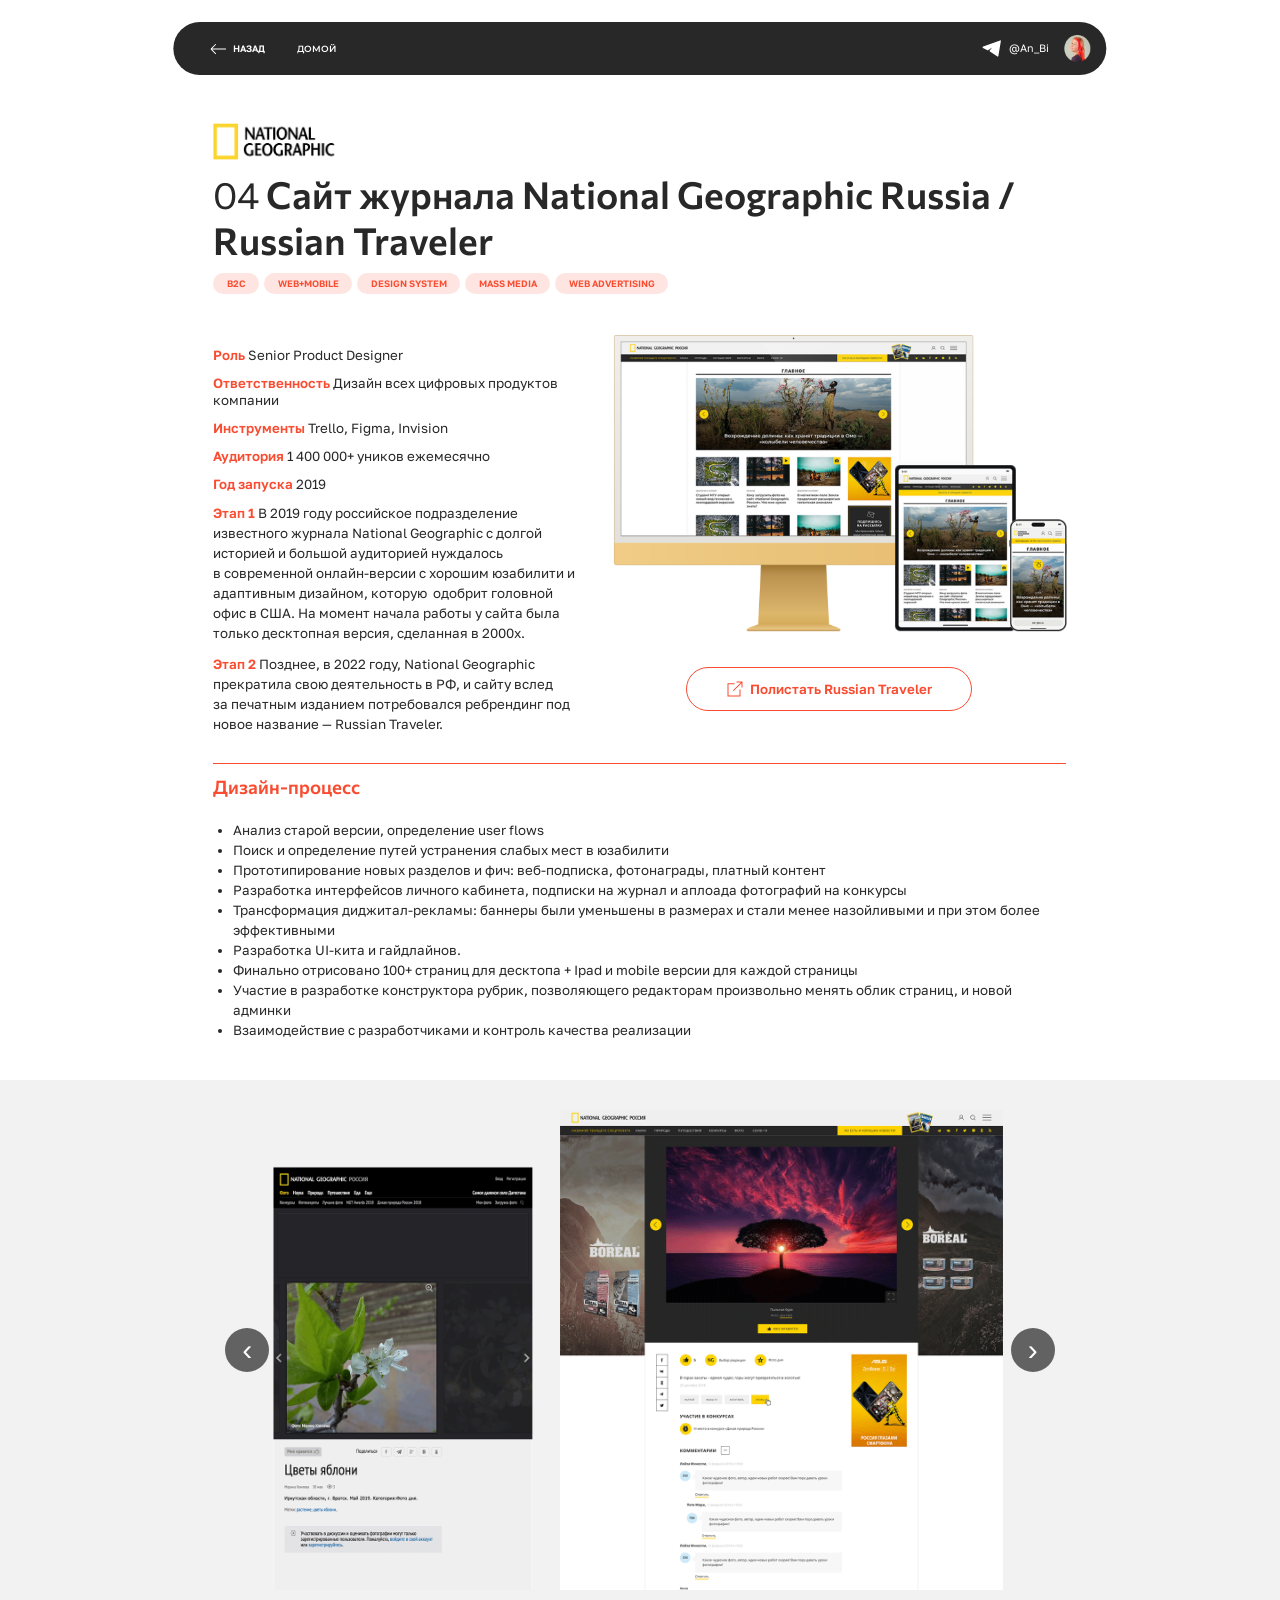
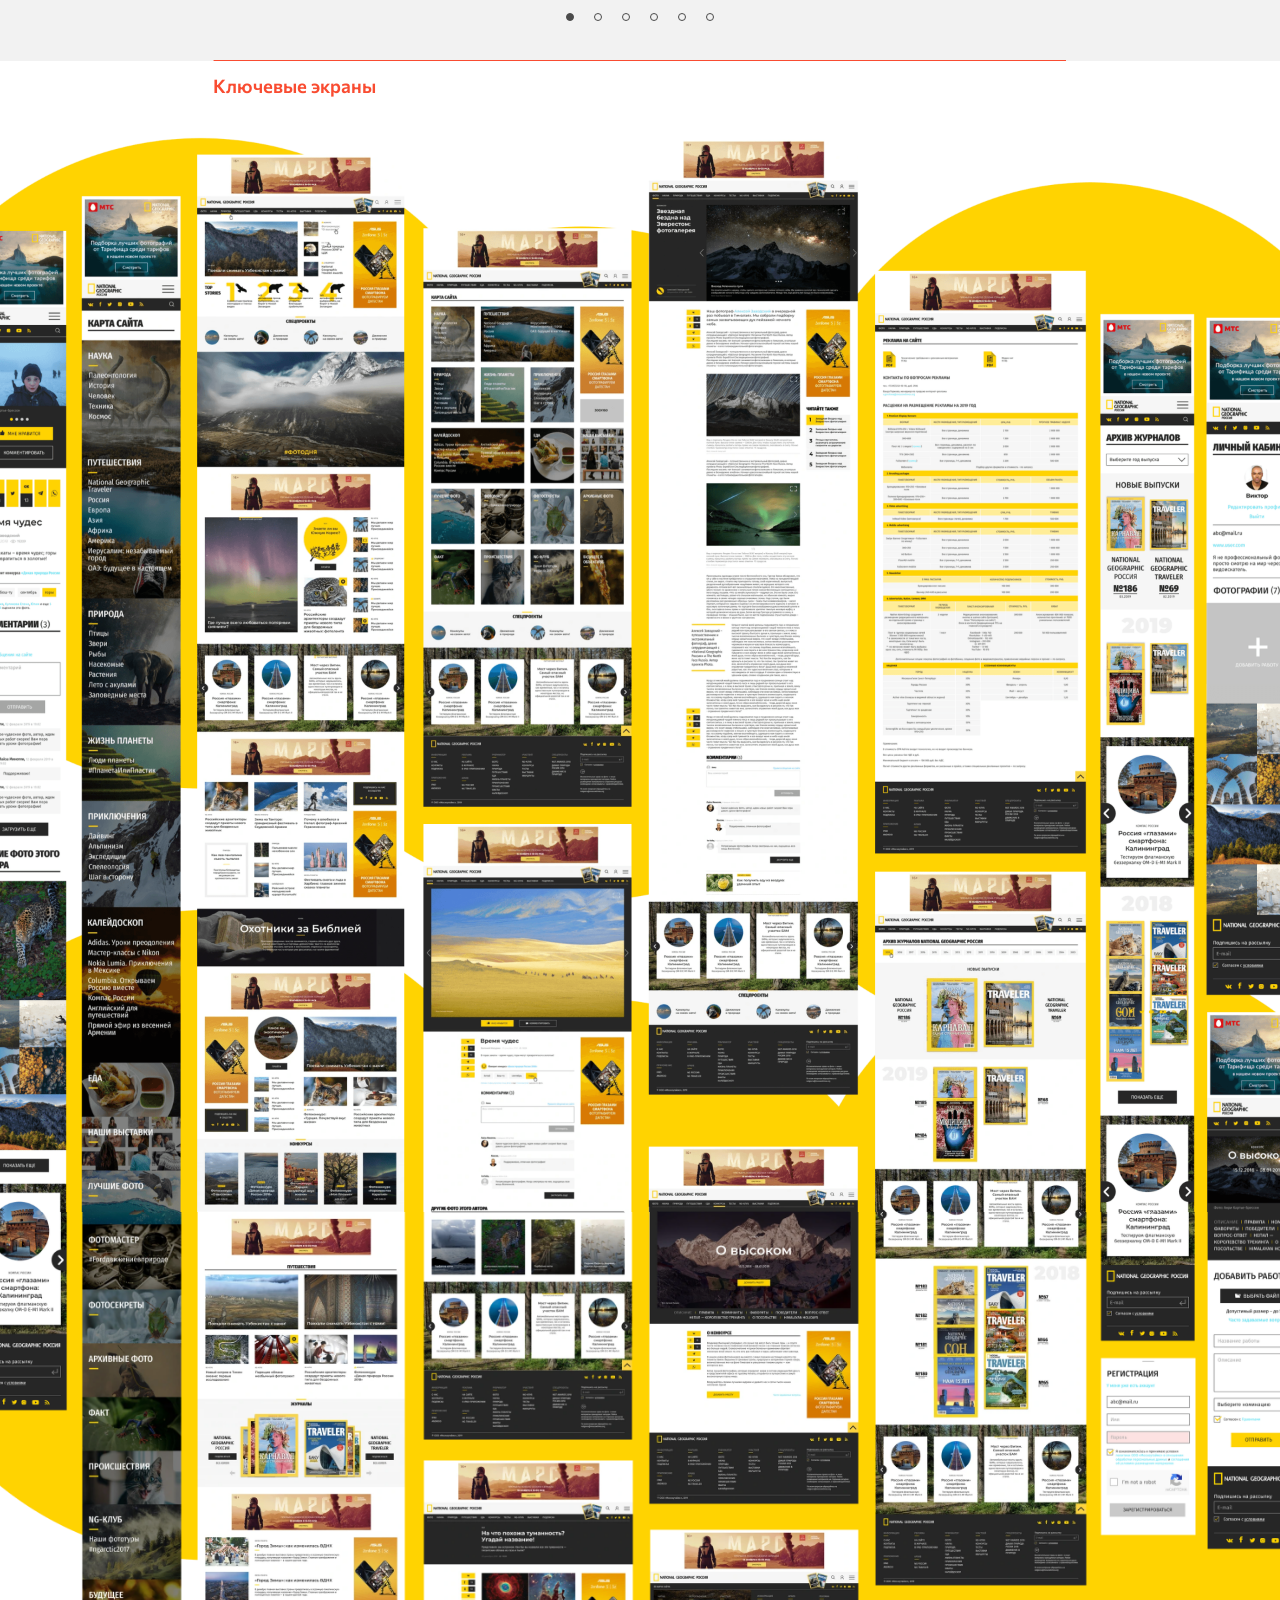
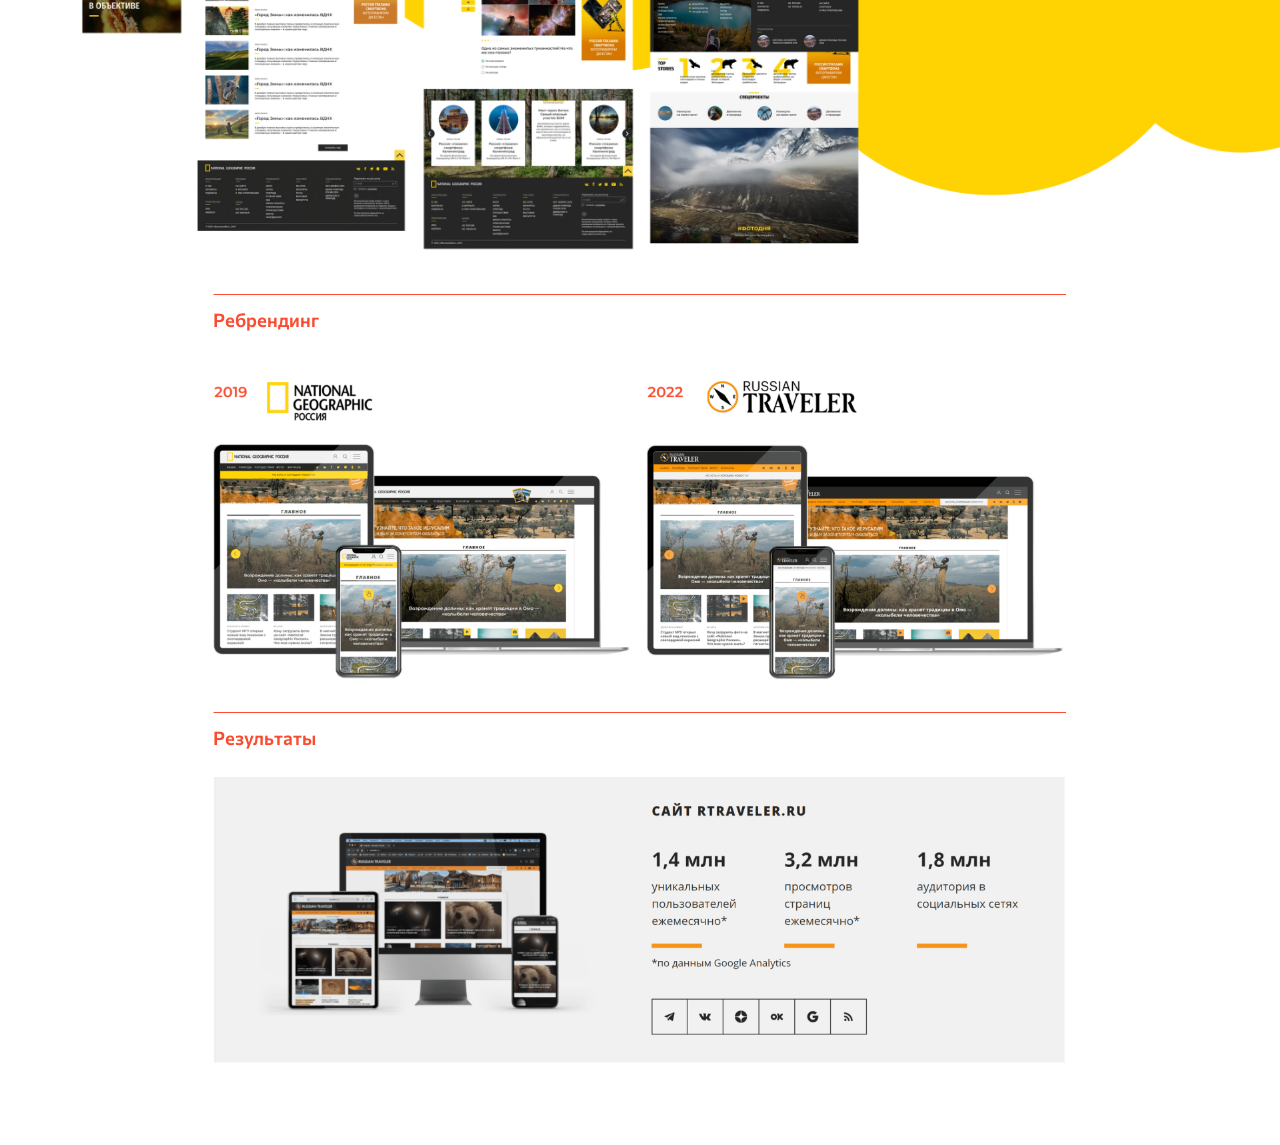
==== commit 177d164c: "Sync portfolio with Figma and restore the NatGeo photo gallery" ====
--- a/natgeo.html
+++ b/natgeo.html
@@ -5,10 +5,11 @@
 <meta name="viewport" content="width=device-width, initial-scale=1">
 <title>National Geographic — Анна Биятова</title>
 <link rel="stylesheet" href="fonts.css">
-<link rel="stylesheet" href="layout.css">
-<link rel="stylesheet" href="site.css">
+<link rel="stylesheet" href="layout.css?v=fcea451087">
+<link rel="stylesheet" href="site.css?v=2843d32c50">
+<script src="natgeo-gallery.js?v=0850e26580" defer></script>
 </head>
 <body class="natgeo case-page" style="--basis:1920;--design-height:6518">
-<div class="viewport"><main data-node-id="20:10" data-name="06_NatGeo" class="f128 design"><div data-node-id="365:1661" class="f335 mobile-root mobile-flow" data-order="4"><div data-node-id="365:1653" class="f336"><div data-node-id="365:1654" class="f337 mobile-flow"><p style="font-variation-settings:&quot;FLAR&quot; 0, &quot;VOLM&quot; 0" class="f231 section-type">Дизайн-процесс</p><p class="f232 body-type">​</p><ul class="f236"><li class="f237"><span class="f238 body-type">Анализ старой версии, определение user flows</span></li><li class="f237"><span class="f238 body-type">Поиск и определение путей устранения слабых мест в юзабилити</span></li><li class="f237"><span class="f238 body-type">Прототипирование новых разделов и фич: веб-подписка, фотонаграды, платный контент</span></li><li class="f237"><span class="f238 body-type">Разработка интерфейсов личного кабинета, подписки на журнал и аплоада фотографий на конкурсы</span></li><li class="f237"><span class="f238 body-type">Трансформация диджитал-рекламы: баннеры были уменьшены в размерах и стали менее назойливыми и при этом более эффективными</span></li><li class="f237"><span class="f238 body-type">Разработка UI-кита и гайдлайнов.</span></li><li class="f237"><span class="f238 body-type">Финально отрисовано 100+ страниц для десктопа + Ipad и mobile версии для каждой страницы</span></li><li class="f237"><span class="f238 body-type">Участие в разработке конструктора рубрик, позволяющего редакторам произвольно менять облик страниц, и новой админки</span></li><li class="f234"><span class="f238 body-type">Взаимодействие с разработчиками и контроль качества реализации</span></li></ul><p class="f338 body-type">​</p></div><div data-node-id="365:1655" class="f339"><div class="f161"><img alt="" src="75355f30-5cde-429b-aa73-6bc3fe6962be.svg" decoding="sync" class="f4"></div></div></div></div><div class="art-shell  floating-shell" style="--art-w:1960.0;--art-h:872.0" data-order="5"><div class="art-inner"><div data-node-id="20:18" data-name="FireShot Capture 024 - Anna Biyatova - [readymag.website] 1" class="f340 mobile-root mobile-flow asset-card art-floating art-base" data-order="5"><img alt="" src="fire-shot-capture024-anna-biyatova-readymag-we-ea6d53a8d6.png" decoding="sync" class="f111"></div></div></div><div class="art-shell  floating-shell" style="--art-w:700.0;--art-h:516.0" data-order="2"><div class="art-inner"><div data-node-id="20:14" data-name="FireShot Capture 022 - Anna Biyatova - [readymag.website] 1" class="f341 mobile-root mobile-flow asset-card art-floating art-base" data-order="2"><img src="natgeo-yellow-imac-8d464cf291.png" alt="Сайт National Geographic Россия на iMac, планшете и телефоне" class="replacement-image" decoding="sync"></div></div></div><a href="https://rtraveler.ru/" data-node-id="38:90" target="_blank" data-name="button" class="f342 mobile-root mobile-flow mobile-external-button action" data-order="3" rel="noopener noreferrer"><div data-node-id="I38:90;114:2049" data-name="external-link-svgrepo-com 1" class="f261"><img alt="" src="external-link-svgrepo-com1-6e491852ec.svg" decoding="sync" class="f32"></div><p data-node-id="I38:90;31:8" class="f157 body-type">Полистать Russian Traveler</p></a><div data-node-id="20:20" data-name="FireShot Capture 025 - Anna Biyatova - [readymag.website] 1" class="f343 mobile-root mobile-flow desktop-only"><img alt="" src="fire-shot-capture025-anna-biyatova-readymag-we-81d39d0f46.png" decoding="sync" class="f111"></div><div data-node-id="20:21" data-name="FireShot Capture 026 - Anna Biyatova - [readymag.website] 1" class="f344 mobile-root mobile-flow desktop-only"><img alt="" src="fire-shot-capture026-anna-biyatova-readymag-we-8d2b8d416c.png" decoding="sync" class="f111"></div><div data-node-id="20:22" data-name="FireShot Capture 027 - Anna Biyatova - [readymag.website] 1" class="f345 mobile-root mobile-flow desktop-only"><div class="f150"><img alt="" src="fire-shot-capture027-anna-biyatova-readymag-we-e08d2f9e79.png" decoding="sync" class="f346"></div></div><div data-node-id="20:15" class="f347 mobile-root mobile-flow desktop-only"></div><div data-node-id="20:23" class="f348 mobile-root mobile-flow desktop-only"></div><div class="art-shell  floating-shell" style="--art-w:1925.0;--art-h:534.0" data-order="8"><div class="art-inner"><div data-node-id="20:26" data-name="FireShot Capture 029 - Anna Biyatova - [readymag.website] 1" class="f349 mobile-root mobile-flow asset-card art-floating art-base" data-order="8"><img alt="" src="fire-shot-capture029-anna-biyatova-readymag-we-d6b7cc13b7.png" decoding="sync" class="f111"></div></div></div><div class="art-shell  floating-shell" style="--art-w:1925.0;--art-h:647.0" data-order="7"><div class="art-inner"><div data-node-id="20:25" data-name="FireShot Capture 028 - Anna Biyatova - [readymag.website] 1" class="f350 mobile-root mobile-flow asset-card art-floating art-base" data-order="7"><img alt="" src="fire-shot-capture028-anna-biyatova-readymag-we-ad97c84d8d.png" decoding="sync" class="f111"></div></div></div><div data-node-id="20:27" class="f351 mobile-root mobile-flow desktop-only"></div><div data-node-id="365:1614" class="f352 mobile-root mobile-flow" data-order="1"><div data-node-id="365:1615" data-name="title" class="f63 mobile-flow"><div class="art-shell art-symbol" style="--art-w:193.0;--art-h:56.0"><div class="art-inner"><div data-node-id="365:1644" data-name="image-1de16db8-85b5-4d78-8180-da1f3745b1a0 1" class="f353 asset-card symbol art-base"><div class="f150"><img alt="" src="image1-de16-db885-b54-d788180-da1-f3745-b1-a01-2f42765556.png" decoding="sync" class="f354"></div></div></div></div><h1 data-node-id="365:1617" class="f246"><span style="font-variation-settings:&quot;FLAR&quot; 0, &quot;VOLM&quot; 0" class="f247 display-type">04</span><span style="font-variation-settings:&quot;FLAR&quot; 0, &quot;VOLM&quot; 0" class="f248 display-type"> Сайт журнала National Geographic Russia / Russian Traveler</span></h1><div data-node-id="365:1618" class="f71 mobile-tags"><div data-node-id="365:1619" class="f131"><p data-node-id="365:1620" class="f132">B2С</p></div><div data-node-id="365:1621" class="f131"><p data-node-id="365:1622" class="f132">WEB+MOBILE</p></div><div data-node-id="365:1623" class="f131"><p data-node-id="365:1624" class="f132">DESIGN SYSTEM</p></div><div data-node-id="365:1625" class="f131"><p data-node-id="365:1626" class="f132">MASS MEDIA</p></div><div data-node-id="365:1627" class="f131"><p data-node-id="365:1628" class="f132">WEB ADVERTISING</p></div></div></div><div data-node-id="365:1646" class="f355 mobile-flow"><p data-node-id="365:1647" class="f252"><span class="f136 body-type">Роль</span><span class="f79 body-type"> Senior Product</span><span class="f79 body-type"> Designer</span></p><p data-node-id="365:1648" class="f251"><span class="f136 body-type">Инструменты</span><span class="f79 body-type"> Trello, Figma, Invision</span></p><p data-node-id="4032:194" class="f356"><span class="f255 body-type">Аудитория</span><span class="f79 body-type"> 1 400 000+ уников ежемесячно</span></p><p data-node-id="365:1649" class="f251"><span class="f136 body-type">Год запуска</span><span class="f79 body-type"> 2019</span></p><p data-node-id="365:1650" class="f357"><span class="f253 body-type">Этап 1</span><span class="f104 body-type"> В 2019 году российское подразделение известного журнала National Geographic с долгой историей и большой аудиторией нуждалось в современной онлайн-версии с хорошим юзабилити и адаптивным дизайном, которую  одобрит головной офис в США. На момент начала работы у сайта была только десктопная версия, сделанная в 2000х.</span></p><p data-node-id="365:1651" class="f252"><span class="f253 body-type">Этап 2</span><span class="f104 body-type"> Позднее, в 2022 году, National Geographic прекратила свою деятельность в РФ, и сайту вслед за печатным изданием потребовался ребрендинг под новое название — Russian Traveler.</span></p></div></div><header data-node-id="4163:1387" class="f358 case-nav-wrap"><div data-name="sticky_header" class="f195 case-nav"><div data-node-id="I4163:1387;114:92" class="f196 nav-side"><a data-node-id="I4163:1387;114:76" data-name="button" href="index.html#natgeo" class="f260 action"><div data-node-id="I4163:1387;114:76;114:224" data-name="arrow-left-svgrepo-com 1" class="f261"><img alt="" src="arrow-left-svgrepo-com1-93e0648a81.svg" decoding="sync" class="f32"></div><p data-node-id="I4163:1387;114:76;31:8" class="f262">НАЗАД</p></a><a data-node-id="I4163:1387;114:103" data-name="button" href="index.html" class="f197 action"><p data-node-id="I4163:1387;114:103;31:8" class="f198">ДОМОЙ</p></a></div><div data-node-id="I4163:1387;114:156" class="f204 nav-side"><a href="https://t.me/An_Bi" data-node-id="I4163:1387;180:2158" target="_blank" rel="noopener noreferrer" class="f205"><div data-node-id="I4163:1387;180:2159" data-name="telegram-svgrepo-com" class="f53"><img alt="" src="telegram-svgrepo-com-61aa6e1fb2.svg" decoding="sync" class="f32"></div><div data-node-id="I4163:1387;180:2161" data-name="link" class="f206"><p data-node-id="I4163:1387;180:2161;180:2139" class="f207">@An_Bi</p></div></a><div data-node-id="I4163:1387;114:123" class="f208"><img alt="" height="40" src="975d3a98-b9f5-4bee-b7e6-115ba9d3b459.png" width="40" decoding="sync" class="f32"></div></div></div></header><div class="mobile-art natgeo-collage" data-order="6"><div data-name="FireShot Capture 025 - Anna Biyatova - [readymag.website] 1" class="f343 mobile-collage-layer" data-art-node="20:20"><img alt="" src="fire-shot-capture025-anna-biyatova-readymag-we-81d39d0f46.png" decoding="sync" class="f111"></div><div data-name="FireShot Capture 026 - Anna Biyatova - [readymag.website] 1" class="f344 mobile-collage-layer" data-art-node="20:21"><img alt="" src="fire-shot-capture026-anna-biyatova-readymag-we-8d2b8d416c.png" decoding="sync" class="f111"></div><div data-name="FireShot Capture 027 - Anna Biyatova - [readymag.website] 1" class="f345 mobile-collage-layer" data-art-node="20:22"><div class="f150"><img alt="" src="fire-shot-capture027-anna-biyatova-readymag-we-e08d2f9e79.png" decoding="sync" class="f346"></div></div></div></main></div>
+<div class="viewport"><main data-node-id="20:10" data-name="06_NatGeo" class="f128 design"><div data-node-id="365:1661" class="f342 mobile-root mobile-flow" data-order="4"><div data-node-id="365:1653" class="f343"><div data-node-id="365:1654" class="f344 mobile-flow"><p style="font-variation-settings:&quot;FLAR&quot; 0, &quot;VOLM&quot; 0" class="f229 section-type">Дизайн-процесс</p><p class="f230 body-type">​</p><ul class="f234"><li class="f235"><span class="f236 body-type">Анализ старой версии, определение user flows</span></li><li class="f235"><span class="f236 body-type">Поиск и определение путей устранения слабых мест в юзабилити</span></li><li class="f235"><span class="f236 body-type">Прототипирование новых разделов и фич: веб-подписка, фотонаграды, платный контент</span></li><li class="f235"><span class="f236 body-type">Разработка интерфейсов личного кабинета, подписки на журнал и аплоада фотографий на конкурсы</span></li><li class="f235"><span class="f236 body-type">Трансформация диджитал-рекламы: баннеры были уменьшены в размерах и стали менее назойливыми и при этом более эффективными</span></li><li class="f235"><span class="f236 body-type">Разработка UI-кита и гайдлайнов.</span></li><li class="f235"><span class="f236 body-type">Финально отрисовано 100+ страниц для десктопа + Ipad и mobile версии для каждой страницы</span></li><li class="f235"><span class="f236 body-type">Участие в разработке конструктора рубрик, позволяющего редакторам произвольно менять облик страниц, и новой админки</span></li><li class="f232"><span class="f236 body-type">Взаимодействие с разработчиками и контроль качества реализации</span></li></ul><p class="f345 body-type">​</p></div><div data-node-id="365:1655" class="f346"><div class="f162"><img alt="" src="75355f30-5cde-429b-aa73-6bc3fe6962be.svg" decoding="sync" class="f4"></div></div></div></div><section data-node-id="20:18" class="f347 mobile-root mobile-flow natgeo-gallery" data-order="5" id="photolenta" aria-label="Фотолента NatGeo"><div class="gallery-frame"><div class="gallery-track" id="natgeo-slides" tabindex="0" role="group" aria-label="Слайды фотоленты"><div class="gallery-slide"><img src="natgeo-gallery1-f89c62cb46.png" alt="Фотогалерея и конкурс фотографий" width="1920" height="1080" decoding="sync"></div><div class="gallery-slide"><img src="natgeo-gallery2-d9ad35dadc.png" alt="Статья о Красной Поляне и галерея конкурса" width="1920" height="1080" decoding="sync"></div><div class="gallery-slide"><img src="natgeo-gallery3-237ae2feeb.png" alt="Архив номеров National Geographic и Russian Traveler" width="1920" height="1080" decoding="sync"></div><div class="gallery-slide"><img src="natgeo-gallery4-e563cb2568.png" alt="Личный кабинет и фотогалерея пользователя" width="1920" height="1080" decoding="sync"></div><div class="gallery-slide"><img src="natgeo-gallery5-bc648fea26.png" alt="Научная статья и страница фотоматериала" width="1920" height="1080" decoding="sync"></div><div class="gallery-slide"><img src="natgeo-gallery6-e1deb29a2b.png" alt="Раздел оформления подписки на журналы" width="1920" height="1080" decoding="sync"></div></div><button type="button" class="gallery-arrow gallery-prev" hidden aria-label="Предыдущий кадр" aria-controls="natgeo-slides">‹</button><button type="button" class="gallery-arrow gallery-next" hidden aria-label="Следующий кадр" aria-controls="natgeo-slides">›</button></div><div class="gallery-dots" hidden><button type="button" data-slide="0" aria-label="Кадр 1 из 6" aria-controls="natgeo-slides"></button><button type="button" data-slide="1" aria-label="Кадр 2 из 6" aria-controls="natgeo-slides"></button><button type="button" data-slide="2" aria-label="Кадр 3 из 6" aria-controls="natgeo-slides"></button><button type="button" data-slide="3" aria-label="Кадр 4 из 6" aria-controls="natgeo-slides"></button><button type="button" data-slide="4" aria-label="Кадр 5 из 6" aria-controls="natgeo-slides"></button><button type="button" data-slide="5" aria-label="Кадр 6 из 6" aria-controls="natgeo-slides"></button></div><p class="gallery-status" aria-live="polite" aria-atomic="true"></p></section><div class="art-shell  floating-shell" style="--art-w:700.0;--art-h:516.0" data-order="2"><div class="art-inner"><div data-node-id="20:14" data-name="FireShot Capture 022 - Anna Biyatova - [readymag.website] 1" class="f348 mobile-root mobile-flow asset-card art-floating art-base" data-order="2"><img alt="Сайт National Geographic Россия на iMac, планшете и телефоне" src="natgeo-yellow-imac-8d464cf291.png" decoding="sync" class="f89"></div></div></div><a href="https://rtraveler.ru/" data-node-id="38:90" target="_blank" data-name="button" class="f349 mobile-root mobile-flow mobile-external-button action" data-order="3" rel="noopener noreferrer"><div data-node-id="I38:90;114:2049" data-name="external-link-svgrepo-com 1" class="f264"><img alt="" src="external-link-svgrepo-com1-d1e12d7f70.svg" decoding="sync" class="f32"></div><p data-node-id="I38:90;31:8" class="f158 body-type">Полистать Russian Traveler</p></a><div data-node-id="20:20" data-name="FireShot Capture 025 - Anna Biyatova - [readymag.website] 1" class="f350 mobile-root mobile-flow desktop-only"><div class="f150"><img alt="" src="fire-shot-capture025-anna-biyatova-readymag-we-81d39d0f46.png" decoding="sync" class="f351"></div></div><div data-node-id="20:21" data-name="FireShot Capture 026 - Anna Biyatova - [readymag.website] 1" class="f352 mobile-root mobile-flow desktop-only"><img alt="" src="fire-shot-capture026-anna-biyatova-readymag-we-8d2b8d416c.png" decoding="sync" class="f111"></div><div data-node-id="20:22" data-name="FireShot Capture 027 - Anna Biyatova - [readymag.website] 1" class="f353 mobile-root mobile-flow desktop-only"><div class="f150"><img alt="" src="fire-shot-capture027-anna-biyatova-readymag-we-e08d2f9e79.png" decoding="sync" class="f354"></div></div><div data-node-id="20:15" class="f355 mobile-root mobile-flow desktop-only"></div><div data-node-id="20:23" class="f356 mobile-root mobile-flow desktop-only"></div><div class="art-shell  floating-shell" style="--art-w:1925.0;--art-h:439.0" data-order="11"><div class="art-inner"><div data-node-id="20:26" data-name="FireShot Capture 029 - Anna Biyatova - [readymag.website] 1" class="f357 mobile-root mobile-flow asset-card art-floating art-base" data-order="11"><div class="f150"><img alt="" src="fire-shot-capture029-anna-biyatova-readymag-we-d6b7cc13b7.png" decoding="sync" class="f358"></div></div></div></div><div class="art-shell  floating-shell" style="--art-w:1925.0;--art-h:514.0" data-order="9"><div class="art-inner"><div data-node-id="20:25" data-name="FireShot Capture 028 - Anna Biyatova - [readymag.website] 1" class="f359 mobile-root mobile-flow asset-card art-floating art-base" data-order="9"><div class="f150"><img alt="" src="fire-shot-capture028-anna-biyatova-readymag-we-ad97c84d8d.png" decoding="sync" class="f360"></div></div></div></div><div data-node-id="20:27" class="f361 mobile-root mobile-flow desktop-only"></div><div data-node-id="365:1614" class="f362 mobile-root mobile-flow" data-order="1"><div data-node-id="365:1615" data-name="title" class="f63 mobile-flow"><div class="art-shell art-symbol" style="--art-w:193.0;--art-h:56.0"><div class="art-inner"><div data-node-id="365:1644" data-name="image-1de16db8-85b5-4d78-8180-da1f3745b1a0 1" class="f363 asset-card symbol art-base"><div class="f150"><img alt="" src="image1-de16-db885-b54-d788180-da1-f3745-b1-a01-2f42765556.png" decoding="sync" class="f364"></div></div></div></div><h1 data-node-id="365:1617" class="f211"><span style="font-variation-settings:&quot;FLAR&quot; 0, &quot;VOLM&quot; 0" class="f212 display-type">04</span><span style="font-variation-settings:&quot;FLAR&quot; 0, &quot;VOLM&quot; 0" class="f213 display-type"> Сайт журнала National Geographic Russia / Russian Traveler</span></h1><div data-node-id="365:1618" class="f71 mobile-tags"><div data-node-id="365:1619" class="f131"><p data-node-id="365:1620" class="f132">B2С</p></div><div data-node-id="365:1621" class="f131"><p data-node-id="365:1622" class="f132">WEB+MOBILE</p></div><div data-node-id="365:1623" class="f131"><p data-node-id="365:1624" class="f132">DESIGN SYSTEM</p></div><div data-node-id="365:1625" class="f131"><p data-node-id="365:1626" class="f132">MASS MEDIA</p></div><div data-node-id="365:1627" class="f131"><p data-node-id="365:1628" class="f132">WEB ADVERTISING</p></div></div></div><div data-node-id="365:1646" class="f365 mobile-flow"><p data-node-id="365:1647" class="f217"><span class="f136 body-type">Роль</span><span class="f79 body-type"> Senior Product</span><span class="f79 body-type"> Designer</span></p><p data-node-id="4236:220" class="f366 mobile-flow"><span class="f136 body-type">Ответственность</span><span class="f79 body-type"> Дизайн всех цифровых продуктов компании</span></p><p data-node-id="365:1648" class="f367"><span class="f136 body-type">Инструменты</span><span class="f79 body-type"> Trello, Figma, Invision</span></p><p data-node-id="4032:194" class="f368"><span class="f221 body-type">Аудитория</span><span class="f79 body-type"> 1 400 000+ уников ежемесячно</span></p><p data-node-id="365:1649" class="f367"><span class="f136 body-type">Год запуска</span><span class="f79 body-type"> 2019</span></p><p data-node-id="365:1650" class="f369"><span class="f219 body-type">Этап 1</span><span class="f104 body-type"> В 2019 году российское подразделение известного журнала National Geographic с долгой историей и большой аудиторией нуждалось в современной онлайн-версии с хорошим юзабилити и адаптивным дизайном, которую  одобрит головной офис в США. На момент начала работы у сайта была только десктопная версия, сделанная в 2000х.</span></p><p data-node-id="365:1651" class="f217"><span class="f219 body-type">Этап 2</span><span class="f104 body-type"> Позднее, в 2022 году, National Geographic прекратила свою деятельность в РФ, и сайту вслед за печатным изданием потребовался ребрендинг под новое название — Russian Traveler.</span></p></div></div><header data-node-id="4163:1387" class="f370 case-nav-wrap"><div data-name="sticky_header" class="f196 case-nav"><div data-node-id="I4163:1387;114:92" class="f197 nav-side"><a data-node-id="I4163:1387;114:76" data-name="button" href="index.html#natgeo" class="f263 action"><div data-node-id="I4163:1387;114:76;114:224" data-name="arrow-left-svgrepo-com 1" class="f264"><img alt="" src="arrow-left-svgrepo-com1-5ba780f8c8.svg" decoding="sync" class="f32"></div><p data-node-id="I4163:1387;114:76;31:8" class="f265">НАЗАД</p></a><a data-node-id="I4163:1387;114:103" data-name="button" href="index.html" class="f198 action"><p data-node-id="I4163:1387;114:103;31:8" class="f199">ДОМОЙ</p></a></div><div data-node-id="I4163:1387;114:156" class="f205 nav-side"><a href="https://t.me/An_Bi" data-node-id="I4163:1387;180:2158" target="_blank" rel="noopener noreferrer" class="f206"><div data-node-id="I4163:1387;180:2159" data-name="telegram-svgrepo-com" class="f53"><img alt="" src="telegram-svgrepo-com-942616a983.svg" decoding="sync" class="f32"></div><div data-node-id="I4163:1387;180:2161" data-name="link" class="f207"><p data-node-id="I4163:1387;180:2161;180:2139" class="f208">@An_Bi</p></div></a><div data-node-id="I4163:1387;114:123" class="f209"><img alt="" height="40" src="975d3a98-b9f5-4bee-b7e6-115ba9d3b459.png" width="40" decoding="sync" class="f32"></div></div></div></header><div data-node-id="4241:223" data-name="resault" class="f371 mobile-root mobile-flow natgeo-section-title" data-order="6"><div data-node-id="4241:224" class="f161"><div class="f162"><img alt="" src="ebe70ef2-6ebf-4580-83fa-7d4899614555.svg" decoding="sync" class="f4"></div></div><h2 data-node-id="4241:225" style="font-variation-settings:&quot;FLAR&quot; 0, &quot;VOLM&quot; 0" class="f163 section-type">Ключевые экраны</h2></div><div data-node-id="4241:227" data-name="resault" class="f372 mobile-root mobile-flow natgeo-section-title" data-order="8"><div data-node-id="4241:228" class="f161"><div class="f162"><img alt="" src="ebe70ef2-6ebf-4580-83fa-7d4899614555.svg" decoding="sync" class="f4"></div></div><h2 data-node-id="4241:229" style="font-variation-settings:&quot;FLAR&quot; 0, &quot;VOLM&quot; 0" class="f163 section-type">Ребрендинг</h2></div><div data-node-id="4241:231" data-name="resault" class="f373 mobile-root mobile-flow natgeo-section-title" data-order="10"><div data-node-id="4241:232" class="f161"><div class="f162"><img alt="" src="ebe70ef2-6ebf-4580-83fa-7d4899614555.svg" decoding="sync" class="f4"></div></div><h2 data-node-id="4241:233" style="font-variation-settings:&quot;FLAR&quot; 0, &quot;VOLM&quot; 0" class="f163 section-type">Результаты</h2></div><div class="mobile-art natgeo-collage" data-order="7"><div data-name="FireShot Capture 025 - Anna Biyatova - [readymag.website] 1" class="f350 mobile-collage-layer" data-art-node="20:20"><div class="f150"><img alt="" src="fire-shot-capture025-anna-biyatova-readymag-we-81d39d0f46.png" decoding="sync" class="f351"></div></div><div data-name="FireShot Capture 026 - Anna Biyatova - [readymag.website] 1" class="f352 mobile-collage-layer" data-art-node="20:21"><img alt="" src="fire-shot-capture026-anna-biyatova-readymag-we-8d2b8d416c.png" decoding="sync" class="f111"></div><div data-name="FireShot Capture 027 - Anna Biyatova - [readymag.website] 1" class="f353 mobile-collage-layer" data-art-node="20:22"><div class="f150"><img alt="" src="fire-shot-capture027-anna-biyatova-readymag-we-e08d2f9e79.png" decoding="sync" class="f354"></div></div></div></main></div>
 </body>
 </html>
--- a/layout.css
+++ b/layout.css
@@ -111,7 +111,7 @@
 .f111{position:absolute;inset:0;max-width:none;object-fit:cover;pointer-events:none;width:100%;height:100%}
 .f112{align-content:stretch;display:flex;flex-direction:column;gap:calc(var(--u) * 40);align-items:flex-start;position:relative;flex-shrink:0;width:calc(var(--u) * 658)}
 .f113{border-width:calc(2 * var(--u));border-color:#0c41ff;border-style:solid;align-content:stretch;display:flex;gap:calc(var(--u) * 10);height:calc(var(--u) * 67);align-items:center;justify-content:center;padding-inline:calc(var(--u) * 100);position:relative;border-radius:calc(var(--u) * 195);flex-shrink:0}
-.f114{position:absolute;display:contents;left:calc(33.33% + calc(var(--u) * 194.67));top:calc(var(--u) * 3004)}
+.f114{position:absolute;height:calc(var(--u) * 761);left:calc(33.33% + calc(var(--u) * 194.67));top:calc(var(--u) * 3004);width:calc(var(--u) * 742)}
 .f115{position:absolute;align-content:stretch;display:flex;flex-direction:column;gap:calc(var(--u) * 60);align-items:flex-start;left:calc(var(--u) * 86);top:calc(var(--u) * 4088);width:calc(var(--u) * 1289)}
 .f116{height:calc(var(--u) * 59);position:relative;flex-shrink:0;width:calc(var(--u) * 199)}
 .f117{align-content:stretch;display:flex;flex-direction:column;gap:calc(var(--u) * 40);align-items:flex-start;position:relative;flex-shrink:0;width:calc(var(--u) * 674)}
@@ -126,12 +126,12 @@
 .f126{border-width:calc(2 * var(--u));border-color:#fbd42c;border-style:solid;align-content:stretch;cursor:pointer;display:flex;gap:calc(var(--u) * 10);height:calc(var(--u) * 67);align-items:center;justify-content:center;padding-inline:calc(var(--u) * 100);position:relative;border-radius:calc(var(--u) * 195);flex-shrink:0}
 .f127{position:absolute;height:calc(var(--u) * 439);left:calc(var(--u) * 712);top:calc(var(--u) * 298);width:calc(var(--u) * 678)}
 .f128{background-color:white;position:relative;width:100%;height:100%}
-.f129{position:absolute;align-content:stretch;display:flex;flex-direction:column;gap:calc(var(--u) * 48);align-items:flex-start;left:calc(var(--u) * 320);top:calc(var(--u) * 171);width:calc(var(--u) * 1280)}
+.f129{position:absolute;align-content:stretch;display:flex;flex-direction:column;gap:calc(var(--u) * 60);align-items:flex-start;left:calc(var(--u) * 320);top:calc(var(--u) * 171);width:calc(var(--u) * 1280)}
 .f130{word-break:break-word;font-family:"Commissioner",sans-serif;font-weight:400;line-height:0;min-width:100%;font-style:normal;position:relative;flex-shrink:0;font-size:calc(var(--u) * 64);color:var(--black,#282828);width:min-content}
 .f131{background-color:#ffe5e1;align-content:stretch;display:flex;align-items:center;justify-content:center;padding-inline:calc(var(--u) * 20);padding-block:calc(var(--u) * 7);position:relative;border-radius:calc(var(--u) * 47);flex-shrink:0}
 .f132{word-break:break-word;font-family:"Golos Text",sans-serif;font-weight:600;line-height:normal;position:relative;flex-shrink:0;color:#f94c31;font-size:calc(var(--u) * 14);white-space:nowrap}
-.f133{align-content:stretch;display:flex;height:calc(var(--u) * 528);align-items:flex-start;justify-content:space-between;position:relative;flex-shrink:0;width:calc(var(--u) * 1336)}
-.f134{word-break:break-word;align-content:stretch;display:flex;flex-direction:column;font-family:"Montserrat",sans-serif;font-weight:400;gap:calc(var(--u) * 16);align-items:flex-start;line-height:0;position:relative;flex-shrink:0;color:var(--black,#282828);width:calc(var(--u) * 580)}
+.f133{align-content:stretch;display:flex;height:calc(var(--u) * 528);align-items:flex-start;justify-content:space-between;position:relative;flex-shrink:0;width:100%}
+.f134{word-break:break-word;align-content:stretch;display:flex;flex-direction:column;font-family:"Montserrat",sans-serif;font-weight:400;gap:calc(var(--u) * 16);align-items:flex-start;line-height:0;margin-right:calc(var(--u) * -9);position:relative;flex-shrink:0;color:var(--black,#282828);width:calc(var(--u) * 580)}
 .f135{min-width:100%;position:relative;flex-shrink:0;font-size:calc(var(--u) * 0);width:min-content}
 .f136{font-family:"Golos Text",sans-serif;font-weight:600;line-height:1.3;font-size:calc(var(--u) * 20);color:var(--red,#f94c31)}
 .f137{min-width:100%;position:relative;flex-shrink:0;font-size:calc(var(--u) * 20);width:min-content;white-space:pre-wrap}
@@ -151,208 +151,223 @@
 .f151{position:absolute;height:100.13%;left:-6.14%;max-width:none;top:24.82%;width:106.14%}
 .f152{position:absolute;aspect-ratio:550/282;left:12.13%;right:10.3%;top:calc(var(--u) * 12)}
 .f153{position:absolute;height:100.71%;left:-0.58%;max-width:none;top:0;width:100.93%}
-.f154{position:absolute;background-color:var(--black,#282828);height:calc(var(--u) * 74);left:calc(var(--u) * 86);top:calc(var(--u) * 294);width:calc(var(--u) * 29)}
+.f154{position:absolute;background-color:black;height:calc(var(--u) * 74);left:calc(var(--u) * 86);top:calc(var(--u) * 294);width:calc(var(--u) * 29)}
 .f155{position:absolute;background-color:var(--black,#282828);height:calc(var(--u) * 5);left:calc(var(--u) * 82);top:calc(var(--u) * 9);width:calc(var(--u) * 558)}
-.f156{border-width:calc(2 * var(--u));border-color:var(--red,#f94c31);border-style:solid;align-content:stretch;cursor:pointer;display:flex;gap:calc(var(--u) * 10);height:calc(var(--u) * 67);align-items:center;justify-content:center;padding-inline:calc(var(--u) * 100);position:relative;border-radius:calc(var(--u) * 195);flex-shrink:0}
-.f157{word-break:break-word;font-family:"Golos Text",sans-serif;font-weight:600;line-height:normal;position:relative;flex-shrink:0;color:#f94c31;font-size:calc(var(--u) * 20);text-align:center;white-space:nowrap}
-.f158{align-content:stretch;display:flex;flex-direction:column;gap:calc(var(--u) * 16);align-items:flex-start;position:relative;flex-shrink:0}
-.f159{align-content:stretch;display:flex;flex-direction:column;gap:calc(var(--u) * 16);align-items:flex-start;position:relative;flex-shrink:0;width:calc(var(--u) * 1280)}
-.f160{height:0;position:relative;flex-shrink:0;width:calc(var(--u) * 1280)}
-.f161{position:absolute;inset:calc(var(--u) * -2) 0 0 0}
-.f162{word-break:break-word;font-family:"Commissioner",sans-serif;font-weight:600;line-height:1.5;min-width:100%;font-style:normal;position:relative;flex-shrink:0;font-size:calc(var(--u) * 28);color:var(--red,#f94c31);width:min-content}
-.f163{word-break:break-word;font-family:"Golos Text",sans-serif;font-weight:400;line-height:1.5;position:relative;flex-shrink:0;color:#282828;font-size:calc(var(--u) * 20);width:calc(var(--u) * 1230)}
-.f164{word-break:break-word;align-content:stretch;display:flex;gap:calc(var(--u) * 28);align-items:center;line-height:1.5;position:relative;flex-shrink:0;color:var(--black,#282828)}
-.f165{background-color:rgba(249,76,49,0.1);align-content:stretch;display:flex;flex-direction:column;gap:calc(var(--u) * 16);height:calc(var(--u) * 372);align-items:flex-start;padding:calc(var(--u) * 40);position:relative;border-radius:calc(var(--u) * 40);flex-shrink:0;width:calc(var(--u) * 470)}
-.f166{align-content:stretch;display:flex;flex-direction:column;gap:calc(var(--u) * 12);align-items:flex-start;position:relative;flex-shrink:0;width:100%}
-.f167{font-family:"Commissioner",sans-serif;font-weight:600;font-style:normal;position:relative;flex-shrink:0;font-size:calc(var(--u) * 20);width:100%}
-.f168{font-family:"Golos Text",sans-serif;font-weight:400;position:relative;flex-shrink:0;font-size:calc(var(--u) * 16);width:100%}
-.f169{font-family:"Golos Text",sans-serif;font-weight:600;position:relative;flex-shrink:0;font-size:calc(var(--u) * 20);width:100%}
-.f170{align-content:stretch;display:flex;flex-direction:column;gap:calc(var(--u) * 16);align-items:flex-start;overflow:clip;position:relative;flex-shrink:0;width:calc(var(--u) * 1280)}
-.f171{background-color:#f94c31;height:var(--u);position:relative;flex-shrink:0;width:calc(var(--u) * 1280)}
-.f172{word-break:break-word;font-family:"Commissioner",sans-serif;font-weight:600;line-height:1.5;font-style:normal;position:relative;flex-shrink:0;color:#f94c31;font-size:calc(var(--u) * 28);width:calc(var(--u) * 1280)}
-.f173{align-content:stretch;display:flex;gap:calc(var(--u) * 40);align-items:center;justify-content:center;position:relative;flex-shrink:0;width:calc(var(--u) * 1246)}
-.f174{word-break:break-word;flex:1 0 0;font-family:"Golos Text",sans-serif;font-weight:400;line-height:1.5;min-width:1px;position:relative;color:#282828;font-size:calc(var(--u) * 20)}
-.f175{height:calc(var(--u) * 270);overflow:clip;position:relative;flex-shrink:0;width:calc(var(--u) * 256)}
-.f176{position:absolute;height:calc(var(--u) * 270);left:0;overflow:clip;top:0;width:calc(var(--u) * 512)}
-.f177{position:absolute;inset:0 0.13% 0.19% 0}
-.f178{align-content:stretch;display:flex;gap:calc(var(--u) * 40);align-items:center;justify-content:center;position:relative;flex-shrink:0;width:100%}
-.f179{height:calc(var(--u) * 220);position:relative;flex-shrink:0;width:calc(var(--u) * 360)}
-.f180{align-content:stretch;display:flex;flex-direction:column;gap:calc(var(--u) * 18);align-items:flex-start;position:relative;flex-shrink:0;width:calc(var(--u) * 1280)}
-.f181{align-content:flex-start;display:flex;flex-direction:column;flex-wrap:wrap;column-gap:calc(var(--u) * 16);align-items:flex-start;position:relative;flex-shrink:0;width:100%}
-.f182{align-content:stretch;display:flex;gap:calc(var(--u) * 16);height:calc(var(--u) * 914);align-items:flex-start;position:relative;flex-shrink:0;width:calc(var(--u) * 1280)}
-.f183{align-content:stretch;display:flex;flex-direction:column;gap:calc(var(--u) * 24);align-items:flex-start;position:relative;flex-shrink:0;width:calc(var(--u) * 632)}
-.f184{align-content:stretch;display:flex;flex-direction:column;align-items:flex-start;position:relative;flex-shrink:0;width:100%}
-.f185{aspect-ratio:632/468;position:relative;border-radius:calc(var(--u) * 16);flex-shrink:0;width:100%}
-.f186{position:absolute;inset:0;overflow:hidden;pointer-events:none;border-radius:calc(var(--u) * 16)}
-.f187{position:absolute;height:101.5%;left:0.19%;max-width:none;top:0;width:99.84%}
-.f188{aspect-ratio:920/615;position:relative;border-radius:calc(var(--u) * 16);flex-shrink:0;width:100%}
-.f189{position:absolute;inset:0;max-width:none;object-fit:contain;pointer-events:none;border-radius:calc(var(--u) * 16);width:100%;height:100%}
-.f190{align-content:stretch;display:flex;flex:1 0 0;flex-direction:column;height:100%;align-items:flex-start;justify-content:space-between;min-width:1px;position:relative}
-.f191{position:absolute;inset:0;max-width:none;object-fit:cover;pointer-events:none;border-radius:calc(var(--u) * 16);width:100%;height:100%}
-.f192{aspect-ratio:632/472;position:relative;border-radius:calc(var(--u) * 16);flex-shrink:0;width:100%}
-.f193{position:absolute;height:120.11%;left:0;max-width:none;top:-15.2%;width:100%}
-.f194{position:absolute;bottom:0;height:calc(var(--u) * 3446);left:50%;pointer-events:none;top:calc(var(--u) * 20)}
-.f195{translate:-50% 0;background-color:#282828;align-content:center;display:flex;flex-wrap:wrap;align-items:center;justify-content:space-between;padding-left:calc(var(--u) * 40);pointer-events:auto;padding-right:calc(var(--u) * 24);padding-block:calc(var(--u) * 16);border-radius:calc(var(--u) * 40);position:sticky;top:0;width:calc(var(--u) * 1400)}
-.f196{align-content:stretch;display:flex;gap:calc(var(--u) * 16);align-items:center;position:relative;flex-shrink:0}
-.f197{align-content:stretch;display:flex;gap:calc(var(--u) * 10);height:calc(var(--u) * 48);align-items:center;justify-content:center;padding-inline:calc(var(--u) * 16);padding-block:calc(var(--u) * 12);position:relative;border-radius:calc(var(--u) * 8);flex-shrink:0}
-.f198{word-break:break-word;font-family:"Montserrat",sans-serif;font-weight:600;line-height:normal;overflow:hidden;position:relative;flex-shrink:0;font-size:calc(var(--u) * 14);text-align:center;text-overflow:ellipsis;color:white;white-space:nowrap}
-.f199{align-content:stretch;display:flex;gap:calc(var(--u) * 10);align-items:center;justify-content:center;padding-inline:calc(var(--u) * 16);padding-block:calc(var(--u) * 12);position:relative;border-radius:calc(var(--u) * 8);flex-shrink:0}
-.f200{word-break:break-word;font-family:"Montserrat",sans-serif;font-weight:600;line-height:normal;overflow:hidden;position:relative;flex-shrink:0;font-size:calc(var(--u) * 14);color:var(--white,white);text-align:center;text-overflow:ellipsis;white-space:nowrap}
-.f201{display:flex;align-items:center;justify-content:center;position:relative;flex-shrink:0}
-.f202{flex:none;rotate:180deg}
-.f203{position:relative;width:calc(var(--u) * 24);height:calc(var(--u) * 24)}
-.f204{align-content:stretch;display:flex;gap:calc(var(--u) * 20);align-items:center;justify-content:flex-end;position:relative;flex-shrink:0}
-.f205{align-content:stretch;cursor:pointer;display:flex;gap:calc(var(--u) * 12);align-items:center;position:relative;flex-shrink:0}
-.f206{height:calc(var(--u) * 20);position:relative;flex-shrink:0;width:calc(var(--u) * 62)}
-.f207{word-break:break-word;position:absolute;font-family:"Golos Text",sans-serif;font-weight:400;inset:0 3.23% 5% 0;line-height:normal;font-size:calc(var(--u) * 16);color:var(--white,white);text-align:left;white-space:nowrap}
-.f208{position:relative;flex-shrink:0;width:calc(var(--u) * 40);height:calc(var(--u) * 40)}
-.f209{position:absolute;align-content:stretch;display:flex;flex-direction:column;gap:calc(var(--u) * 40);align-items:flex-start;justify-content:flex-end;left:calc(var(--u) * 320);top:calc(var(--u) * 2147);width:calc(var(--u) * 1280)}
-.f210{align-content:stretch;display:flex;flex-direction:column;gap:calc(var(--u) * 40);align-items:flex-start;position:relative;flex-shrink:0}
-.f211{align-content:stretch;display:flex;flex-direction:column;gap:calc(var(--u) * 16);align-items:flex-start;padding-top:calc(var(--u) * 32);position:relative;flex-shrink:0}
-.f212{align-content:stretch;display:flex;flex-direction:column;gap:calc(var(--u) * 36);align-items:flex-start;overflow:clip;position:relative;flex-shrink:0;width:calc(var(--u) * 1280)}
-.f213{height:calc(var(--u) * 688);position:relative;border-radius:calc(var(--u) * 8);flex-shrink:0;width:calc(var(--u) * 1288)}
-.f214{position:absolute;inset:0;max-width:none;object-fit:cover;pointer-events:none;border-radius:calc(var(--u) * 8);width:100%;height:100%}
-.f215{height:calc(var(--u) * 589);position:relative;border-radius:calc(var(--u) * 8);flex-shrink:0;width:calc(var(--u) * 1293)}
-.f216{align-content:stretch;display:flex;flex-direction:column;gap:calc(var(--u) * 8);align-items:flex-start;justify-content:flex-end;padding-top:calc(var(--u) * 32);position:relative;flex-shrink:0;width:100%}
-.f217{word-break:break-word;font-family:"Commissioner",sans-serif;font-weight:600;line-height:1.5;font-style:normal;position:relative;flex-shrink:0;font-size:calc(var(--u) * 28);color:var(--red,#f94c31);white-space:nowrap}
-.f218{align-content:stretch;display:flex;height:calc(var(--u) * 1507);align-items:flex-end;justify-content:space-between;position:relative;flex-shrink:0;width:calc(var(--u) * 1280)}
-.f219{align-content:stretch;display:flex;flex-direction:column;height:calc(var(--u) * 1507);align-items:flex-start;justify-content:space-between;position:relative;flex-shrink:0;width:calc(var(--u) * 584)}
-.f220{aspect-ratio:2075/4096;position:relative;border-radius:calc(var(--u) * 8);flex-shrink:0;width:100%}
-.f221{aspect-ratio:3840/2160;position:relative;border-radius:calc(var(--u) * 8);flex-shrink:0;width:100%}
-.f222{align-content:stretch;display:flex;flex-direction:column;height:100%;align-items:flex-start;justify-content:space-between;position:relative;flex-shrink:0;width:calc(var(--u) * 665)}
-.f223{aspect-ratio:3840/3974;position:relative;border-radius:calc(var(--u) * 8);flex-shrink:0;width:100%}
-.f224{align-content:stretch;display:flex;gap:calc(var(--u) * 24);align-items:center;position:relative;flex-shrink:0}
-.f225{height:calc(var(--u) * 528);position:relative;flex-shrink:0;width:calc(var(--u) * 237)}
-.f226{height:calc(var(--u) * 530);position:relative;flex-shrink:0;width:calc(var(--u) * 238)}
-.f227{position:absolute;align-content:stretch;display:flex;flex-direction:column;gap:calc(var(--u) * 40);align-items:flex-start;left:calc(var(--u) * 320);top:calc(var(--u) * 1100);width:calc(var(--u) * 1280)}
-.f228{height:0;position:relative;flex-shrink:0;width:calc(var(--u) * 1279.424)}
-.f229{align-content:stretch;display:flex;gap:calc(var(--u) * 7);align-items:flex-end;position:relative;flex-shrink:0;width:100%}
-.f230{word-break:break-word;font-family:"Montserrat",sans-serif;font-weight:400;line-height:0;position:relative;flex-shrink:0;font-size:calc(var(--u) * 0);color:var(--black,#282828);width:calc(var(--u) * 751)}
-.f231{font-family:"Commissioner",sans-serif;font-weight:600;line-height:1.5;margin-bottom:0;font-style:normal;font-size:calc(var(--u) * 28);color:var(--red,#f94c31);white-space:pre-wrap}
-.f232{line-height:1.5;margin-bottom:0;font-size:calc(var(--u) * 20);white-space:pre-wrap}
-.f233{list-style-type:decimal;margin-bottom:0}
-.f234{margin-inline-start:calc(var(--u) * 30)}
-.f235{word-break:break-word;font-family:"Golos Text",sans-serif;font-weight:600;line-height:1.5;font-size:calc(var(--u) * 20)}
-.f236{list-style-type:disc;margin-bottom:0}
-.f237{margin-bottom:0;margin-inline-start:calc(var(--u) * 30)}
-.f238{word-break:break-word;font-family:"Golos Text",sans-serif;font-weight:400;line-height:1.5;font-size:calc(var(--u) * 20)}
-.f239{font-family:"Golos Text",sans-serif;margin-bottom:0;font-size:calc(var(--u) * 20);white-space:pre-wrap}
-.f240{line-height:1.5;color:var(--main-red,#f94c31)}
-.f241{font-family:"Golos Text",sans-serif;font-size:calc(var(--u) * 20);white-space:pre-wrap}
-.f242{align-content:stretch;display:flex;flex-direction:column;gap:calc(var(--u) * 49);align-items:center;position:relative;flex-shrink:0;width:calc(var(--u) * 565)}
-.f243{height:calc(var(--u) * 318);position:relative;flex-shrink:0;width:calc(var(--u) * 498)}
-.f244{aspect-ratio:3600/2800;position:relative;flex-shrink:0;width:100%}
-.f245{position:absolute;align-content:stretch;display:flex;flex-direction:column;gap:calc(var(--u) * 60);align-items:flex-start;left:calc(var(--u) * 320);top:calc(var(--u) * 170);width:calc(var(--u) * 1280)}
-.f246{word-break:break-word;font-family:"Montserrat",sans-serif;font-weight:600;line-height:0;min-width:100%;font-style:normal;position:relative;flex-shrink:0;font-size:calc(var(--u) * 0);color:var(--black,#282828);width:min-content}
-.f247{font-family:"Commissioner",sans-serif;font-weight:400;line-height:normal;font-size:calc(var(--u) * 56)}
-.f248{font-family:"Commissioner",sans-serif;line-height:normal;font-size:calc(var(--u) * 56)}
-.f249{align-content:stretch;display:flex;align-items:flex-start;position:relative;flex-shrink:0}
-.f250{word-break:break-word;align-content:stretch;display:flex;flex-direction:column;font-family:"Montserrat",sans-serif;font-weight:400;gap:calc(var(--u) * 16);align-items:flex-start;line-height:0;position:relative;flex-shrink:0;font-size:calc(var(--u) * 0);width:100%}
-.f251{position:relative;flex-shrink:0;color:var(--black,#282828);width:calc(var(--u) * 843)}
-.f252{min-width:100%;position:relative;flex-shrink:0;color:var(--black,#282828);width:min-content}
-.f253{font-family:"Golos Text",sans-serif;font-weight:600;line-height:1.5;font-size:calc(var(--u) * 20);color:var(--red,#f94c31)}
-.f254{position:relative;flex-shrink:0;color:#282828;width:calc(var(--u) * 701)}
-.f255{font-family:"Golos Text",sans-serif;font-weight:600;line-height:1.3;color:#f94c31;font-size:calc(var(--u) * 20)}
-.f256{background-color:var(--miscellaneous/floating-tab---pill-fill,white);border-width:calc(2 * var(--u));border-color:#f94c31;border-style:solid;align-content:stretch;cursor:pointer;display:flex;gap:calc(var(--u) * 10);height:calc(var(--u) * 67);align-items:center;justify-content:center;padding-inline:calc(var(--u) * 100);position:relative;border-radius:calc(var(--u) * 40);flex-shrink:0;width:calc(var(--u) * 396)}
-.f257{grid-template-columns:max-content;grid-template-rows:max-content;display:inline-grid;line-height:0;place-items:start;position:relative;flex-shrink:0}
-.f258{grid-column:1;height:calc(var(--u) * 573);margin-left:0;margin-top:0;position:relative;grid-row:1;width:calc(var(--u) * 655.943)}
-.f259{position:absolute;bottom:0;height:calc(var(--u) * 6039);left:50%;pointer-events:none;top:calc(var(--u) * 20)}
-.f260{align-content:stretch;cursor:pointer;display:flex;gap:calc(var(--u) * 10);align-items:center;justify-content:center;padding-inline:calc(var(--u) * 16);padding-block:calc(var(--u) * 12);position:relative;border-radius:calc(var(--u) * 8);flex-shrink:0}
-.f261{position:relative;flex-shrink:0;width:calc(var(--u) * 24);height:calc(var(--u) * 24)}
-.f262{word-break:break-word;font-family:"Golos Text",sans-serif;font-weight:600;line-height:normal;overflow:hidden;position:relative;flex-shrink:0;font-size:calc(var(--u) * 14);color:var(--white,white);text-align:center;text-overflow:ellipsis;white-space:nowrap}
-.f263{position:absolute;display:contents;left:calc(var(--u) * 320);top:calc(var(--u) * 171)}
-.f264{position:absolute;align-content:stretch;display:flex;flex-direction:column;gap:calc(var(--u) * 80);align-items:flex-start;left:calc(var(--u) * 320);top:calc(var(--u) * 171);width:calc(var(--u) * 1280)}
-.f265{word-break:break-word;font-family:"Montserrat",sans-serif;font-weight:600;line-height:0;font-style:normal;position:relative;flex-shrink:0;font-size:calc(var(--u) * 0);color:var(--black,#282828);width:calc(var(--u) * 1753)}
-.f266{font-family:"Commissioner",sans-serif;font-weight:400;line-height:normal;font-size:calc(var(--u) * 64)}
-.f267{font-family:"Commissioner",sans-serif;line-height:normal;font-size:calc(var(--u) * 64)}
-.f268{word-break:break-word;align-content:stretch;display:flex;flex-direction:column;font-family:"Montserrat",sans-serif;font-weight:400;gap:calc(var(--u) * 30);align-items:flex-start;line-height:0;position:relative;flex-shrink:0;font-size:calc(var(--u) * 0);width:calc(var(--u) * 660)}
-.f269{position:relative;flex-shrink:0;color:#282828;width:calc(var(--u) * 660)}
-.f270{position:absolute;display:contents;left:calc(var(--u) * 960);top:calc(var(--u) * 325)}
-.f271{position:absolute;align-content:stretch;display:flex;flex-direction:column;gap:calc(var(--u) * 70);align-items:flex-start;left:calc(var(--u) * 320);top:calc(var(--u) * 1108)}
-.f272{align-content:stretch;display:flex;flex-direction:column;gap:calc(var(--u) * 22);align-items:flex-start;overflow:clip;position:relative;flex-shrink:0;width:calc(var(--u) * 1280)}
-.f273{background-color:#f94c31;height:calc(var(--u) * 2);position:relative;flex-shrink:0;width:calc(var(--u) * 1280)}
-.f274{word-break:break-word;font-family:"Commissioner",sans-serif;font-weight:600;line-height:1.2;font-style:normal;position:relative;flex-shrink:0;font-size:calc(var(--u) * 56);color:var(--black,#282828);width:calc(var(--u) * 1280)}
-.f275{align-content:stretch;display:flex;gap:calc(var(--u) * 48);align-items:center;overflow:clip;position:relative;flex-shrink:0;width:calc(var(--u) * 1280)}
-.f276{align-content:stretch;display:flex;flex-direction:column;gap:calc(var(--u) * 28);align-items:flex-start;position:relative;flex-shrink:0;width:calc(var(--u) * 592)}
-.f277{word-break:break-word;align-content:stretch;display:flex;flex-direction:column;gap:calc(var(--u) * 12);align-items:flex-start;line-height:1.5;overflow:clip;position:relative;flex-shrink:0;font-size:calc(var(--u) * 20);width:100%}
-.f278{font-family:"Golos Text",sans-serif;font-weight:600;position:relative;flex-shrink:0;color:var(--red,#f94c31);width:calc(var(--u) * 592)}
-.f279{font-family:"Golos Text",sans-serif;font-weight:400;position:relative;flex-shrink:0;color:var(--black,#282828);width:calc(var(--u) * 592)}
-.f280{border-width:calc(2 * var(--u));border-color:#f94c31;border-style:solid;align-content:stretch;cursor:pointer;display:flex;gap:calc(var(--u) * 10);height:calc(var(--u) * 67);align-items:center;justify-content:center;padding-inline:calc(var(--u) * 100);position:relative;border-radius:calc(var(--u) * 40);flex-shrink:0;width:calc(var(--u) * 396)}
-.f281{height:calc(var(--u) * 362);position:relative;border-radius:calc(var(--u) * 8);flex-shrink:0;width:calc(var(--u) * 640)}
-.f282{position:absolute;inset:0;overflow:hidden;pointer-events:none;border-radius:calc(var(--u) * 8)}
-.f283{position:absolute;height:104.88%;left:-7.19%;max-width:none;top:-2.44%;width:109.29%}
-.f284{word-break:break-word;align-content:stretch;display:flex;flex-direction:column;gap:calc(var(--u) * 12);align-items:flex-start;line-height:1.5;overflow:clip;position:relative;flex-shrink:0;font-size:calc(var(--u) * 20);width:calc(var(--u) * 592)}
-.f285{height:calc(var(--u) * 431);position:relative;border-radius:calc(var(--u) * 8);flex-shrink:0;width:calc(var(--u) * 640)}
-.f286{position:absolute;inset:0;max-width:none;object-fit:contain;pointer-events:none;border-radius:calc(var(--u) * 8);width:100%;height:100%}
-.f287{align-content:stretch;display:flex;flex-direction:column;gap:calc(var(--u) * 22);align-items:flex-start;position:relative;flex-shrink:0}
-.f288{align-content:stretch;display:flex;gap:calc(var(--u) * 16);align-items:flex-start;overflow:clip;position:relative;flex-shrink:0;width:calc(var(--u) * 640)}
-.f289{height:calc(var(--u) * 380);position:relative;border-radius:calc(var(--u) * 8);flex-shrink:0;width:calc(var(--u) * 301)}
-.f290{height:calc(var(--u) * 380);position:relative;border-radius:calc(var(--u) * 8);flex-shrink:0;width:calc(var(--u) * 323)}
-.f291{align-content:stretch;display:flex;flex-direction:column;gap:calc(var(--u) * 64);align-items:flex-start;overflow:clip;position:relative;flex-shrink:0;width:calc(var(--u) * 1280)}
-.f292{word-break:break-word;align-content:stretch;display:flex;gap:calc(var(--u) * 48);align-items:flex-start;line-height:1.5;overflow:clip;position:relative;flex-shrink:0;font-size:calc(var(--u) * 20);width:calc(var(--u) * 1280)}
-.f293{align-content:stretch;display:flex;flex-direction:column;gap:calc(var(--u) * 8);align-items:flex-start;overflow:clip;position:relative;flex-shrink:0;width:calc(var(--u) * 580)}
-.f294{font-family:"Golos Text",sans-serif;font-weight:600;position:relative;flex-shrink:0;color:var(--red,#f94c31);width:calc(var(--u) * 580)}
-.f295{font-family:"Golos Text",sans-serif;font-weight:400;position:relative;flex-shrink:0;color:var(--black,#282828);width:calc(var(--u) * 580)}
-.f296{align-content:stretch;display:flex;flex-direction:column;gap:calc(var(--u) * 8);align-items:flex-start;overflow:clip;position:relative;flex-shrink:0;width:calc(var(--u) * 652)}
-.f297{font-family:"Golos Text",sans-serif;font-weight:600;position:relative;flex-shrink:0;color:var(--red,#f94c31);width:calc(var(--u) * 652)}
-.f298{font-family:"Golos Text",sans-serif;font-weight:400;position:relative;flex-shrink:0;color:var(--black,#282828);width:calc(var(--u) * 652)}
-.f299{height:calc(var(--u) * 818);position:relative;flex-shrink:0;width:calc(var(--u) * 1305)}
-.f300{position:absolute;height:125.18%;left:-9.76%;max-width:none;top:-8.07%;width:121.46%}
-.f301{align-content:stretch;display:flex;flex-direction:column;gap:calc(var(--u) * 32);align-items:flex-start;overflow:clip;position:relative;flex-shrink:0;width:calc(var(--u) * 592)}
-.f302{word-break:break-word;font-family:"Golos Text",sans-serif;font-weight:400;line-height:1.5;position:relative;flex-shrink:0;font-size:calc(var(--u) * 20);color:var(--black,#282828);width:calc(var(--u) * 592)}
-.f303{height:calc(var(--u) * 452);position:relative;border-radius:calc(var(--u) * 8);flex-shrink:0;width:calc(var(--u) * 640)}
-.f304{position:absolute;align-content:stretch;display:flex;flex-direction:column;gap:calc(var(--u) * 60);align-items:center;left:calc(var(--u) * 89);top:calc(var(--u) * 4781);width:calc(var(--u) * 1778)}
-.f305{grid-column:1;height:0;margin-left:0;margin-top:0;position:relative;grid-row:1;width:calc(var(--u) * 1280)}
-.f306{word-break:break-word;grid-column:1;font-family:"Montserrat",sans-serif;font-weight:400;margin-left:0;margin-top:calc(var(--u) * 10);position:relative;grid-row:1;font-size:calc(var(--u) * 0);color:var(--black,#282828);width:calc(var(--u) * 933)}
-.f307{line-height:1.5;color:var(--red,#f94c31)}
-.f308{grid-column:1;align-content:stretch;display:flex;flex-direction:column;gap:calc(var(--u) * 13);align-items:flex-start;margin-left:calc(var(--u) * 1016.8);margin-top:calc(var(--u) * 108);position:relative;grid-row:1;width:calc(var(--u) * 263.2)}
-.f309{background-color:var(--miscellaneous/floating-tab---pill-fill,white);border-width:calc(2 * var(--u));border-color:#f94c31;border-style:solid;align-content:stretch;cursor:pointer;display:flex;gap:calc(var(--u) * 10);height:calc(var(--u) * 66);align-items:center;justify-content:center;padding-inline:calc(var(--u) * 100);position:relative;border-radius:calc(var(--u) * 40);flex-shrink:0;width:100%}
-.f310{word-break:break-word;font-family:"Commissioner",sans-serif;font-weight:600;line-height:normal;font-style:normal;position:relative;flex-shrink:0;color:#f94c31;font-size:calc(var(--u) * 22);text-align:center;white-space:nowrap}
-.f311{background-color:var(--miscellaneous/floating-tab---pill-fill,white);border-width:calc(2 * var(--u));border-color:#f94c31;border-style:solid;align-content:stretch;display:flex;gap:calc(var(--u) * 10);height:calc(var(--u) * 66);align-items:center;justify-content:center;padding-inline:calc(var(--u) * 100);position:relative;border-radius:calc(var(--u) * 40);flex-shrink:0;width:100%}
-.f312{align-content:stretch;display:flex;flex-direction:column;gap:calc(var(--u) * 10);align-items:flex-start;position:relative;flex-shrink:0;width:calc(var(--u) * 1280)}
-.f313{height:0;position:relative;flex-shrink:0;width:100%}
-.f314{word-break:break-word;font-family:"Commissioner",sans-serif;font-weight:600;line-height:1.5;font-style:normal;position:relative;flex-shrink:0;font-size:calc(var(--u) * 22);color:var(--red,#f94c31);width:100%}
-.f315{height:calc(var(--u) * 988.125);position:relative;flex-shrink:0;width:calc(var(--u) * 1280)}
-.f316{height:calc(var(--u) * 698);position:relative;flex-shrink:0;width:100%}
-.f317{position:absolute;height:258.77%;left:-0.01%;max-width:none;top:-16.65%;width:100.02%}
-.f318{height:calc(var(--u) * 1478);position:relative;flex-shrink:0;width:calc(var(--u) * 1432)}
-.f319{border-width:calc(2 * var(--u));border-color:#f94c31;border-style:solid;align-content:stretch;cursor:pointer;display:flex;gap:calc(var(--u) * 10);height:calc(var(--u) * 67);align-items:center;justify-content:center;padding-inline:calc(var(--u) * 100);position:relative;border-radius:calc(var(--u) * 8);flex-shrink:0;width:calc(var(--u) * 396)}
-.f320{grid-column:1;grid-template-columns:max-content;grid-template-rows:max-content;display:inline-grid;margin-left:0;margin-top:0;place-items:start;position:relative;grid-row:1}
-.f321{word-break:break-word;grid-column:1;font-family:"Montserrat",sans-serif;font-weight:400;margin-left:0;margin-top:calc(var(--u) * 10);position:relative;grid-row:1;font-size:calc(var(--u) * 0);color:var(--black,#282828);width:calc(var(--u) * 744)}
-.f322{font-family:"Golos Text",sans-serif;line-height:1.5;margin-bottom:0;font-size:calc(var(--u) * 20);white-space:pre-wrap}
-.f323{line-height:1.5;color:var(--black,#282828)}
-.f324{grid-column:1;grid-template-columns:max-content;grid-template-rows:max-content;display:inline-grid;margin-left:calc(var(--u) * 808);margin-top:calc(var(--u) * 84);place-items:start;position:relative;grid-row:1}
-.f325{background-color:#f2f2f2;grid-column:1;height:calc(var(--u) * 596);margin-left:0;margin-top:calc(var(--u) * 69);position:relative;grid-row:1;width:calc(var(--u) * 473)}
-.f326{word-break:break-word;grid-column:1;font-family:"Golos Text",sans-serif;font-weight:500;margin-left:calc(var(--u) * 31);margin-top:calc(var(--u) * 227);position:relative;grid-row:1;font-size:calc(var(--u) * 0);color:var(--black,#282828);width:calc(var(--u) * 412)}
-.f327{margin-bottom:calc(var(--u) * 10);font-size:calc(var(--u) * 17)}
-.f328{word-break:break-word;font-family:"Golos Text",sans-serif;font-weight:500;line-height:1.5}
-.f329{line-height:1.5;list-style-type:disc;font-size:calc(var(--u) * 17)}
-.f330{word-break:break-word;font-family:"Golos Text",sans-serif;font-weight:500}
-.f331{grid-column:1;height:calc(var(--u) * 189);margin-left:calc(var(--u) * 31);margin-top:0;position:relative;grid-row:1;width:calc(var(--u) * 283.5)}
-.f332{position:absolute;height:104.54%;left:-4.52%;max-width:none;top:-0.01%;width:104.52%}
-.f333{grid-column:1;height:calc(var(--u) * 151);margin-left:calc(var(--u) * 283);margin-top:calc(var(--u) * 38);position:relative;grid-row:1;width:calc(var(--u) * 107.857)}
-.f334{position:absolute;bottom:0;height:calc(var(--u) * 11198);left:50%;pointer-events:none;top:calc(var(--u) * 20)}
-.f335{position:absolute;background-color:white;height:calc(var(--u) * 1073);left:calc(var(--u) * 319);top:calc(var(--u) * 1146);width:calc(var(--u) * 1283)}
-.f336{position:absolute;display:contents;left:0;top:0}
-.f337{word-break:break-word;position:absolute;font-family:"Montserrat",sans-serif;font-weight:400;line-height:0;left:0;font-size:calc(var(--u) * 0);color:var(--black,#282828);top:calc(var(--u) * 14);width:calc(var(--u) * 1280)}
-.f338{line-height:1.5;font-size:calc(var(--u) * 20);white-space:pre-wrap}
-.f339{position:absolute;height:0;left:0;top:0;width:calc(var(--u) * 1279.424)}
-.f340{position:absolute;height:calc(var(--u) * 872);left:calc(var(--u) * -20);top:calc(var(--u) * 1620);width:calc(var(--u) * 1960)}
-.f341{position:absolute;height:calc(var(--u) * 516);left:calc(var(--u) * 900);top:calc(var(--u) * 464);width:calc(var(--u) * 700)}
-.f342{position:absolute;background-color:var(--miscellaneous/floating-tab---pill-fill,white);border-width:calc(2 * var(--u));border-color:#f94c31;border-style:solid;align-content:stretch;cursor:pointer;display:flex;gap:calc(var(--u) * 10);height:calc(var(--u) * 67);align-items:center;justify-content:center;left:calc(var(--u) * 1029.5);padding-inline:calc(var(--u) * 100);border-radius:calc(var(--u) * 40);top:calc(var(--u) * 1000);width:calc(var(--u) * 429)}
-.f343{position:absolute;height:calc(var(--u) * 1056);left:calc(var(--u) * -1);top:calc(var(--u) * 2492);width:calc(var(--u) * 1923)}
-.f344{position:absolute;height:calc(var(--u) * 1056);left:calc(var(--u) * -1);top:calc(var(--u) * 3426);width:calc(var(--u) * 1923)}
-.f345{translate:-50% 0;position:absolute;height:calc(var(--u) * 964);left:calc(50% + calc(var(--u) * 11.5));top:calc(var(--u) * 4218);width:calc(var(--u) * 1945.537)}
-.f346{position:absolute;height:109.54%;left:0;max-width:none;top:0;width:100%}
-.f347{position:absolute;background-color:white;height:calc(var(--u) * 110);left:calc(var(--u) * 1716);top:calc(var(--u) * 1036);width:calc(var(--u) * 274)}
-.f348{position:absolute;background-color:white;height:calc(var(--u) * 110);left:calc(var(--u) * 1556);top:calc(var(--u) * 5246);width:calc(var(--u) * 274)}
-.f349{position:absolute;height:calc(var(--u) * 534);left:calc(var(--u) * -2);top:calc(var(--u) * 5870);width:calc(var(--u) * 1925)}
-.f350{position:absolute;height:calc(var(--u) * 647);left:calc(var(--u) * -2);top:calc(var(--u) * 5223);width:calc(var(--u) * 1925)}
-.f351{position:absolute;background-color:white;height:calc(var(--u) * 110);left:calc(var(--u) * 1556);top:calc(var(--u) * 6662);width:calc(var(--u) * 274)}
-.f352{position:absolute;align-content:stretch;display:flex;flex-direction:column;gap:calc(var(--u) * 80);align-items:flex-start;left:calc(var(--u) * 320);top:calc(var(--u) * 184);width:calc(var(--u) * 1289)}
-.f353{height:calc(var(--u) * 56);position:relative;flex-shrink:0;width:calc(var(--u) * 193)}
-.f354{position:absolute;height:277.23%;left:-6.22%;max-width:none;top:-88.62%;width:107.25%}
-.f355{word-break:break-word;align-content:stretch;display:flex;flex-direction:column;font-family:"Montserrat",sans-serif;font-weight:400;gap:calc(var(--u) * 30);align-items:flex-start;line-height:0;position:relative;flex-shrink:0;font-size:calc(var(--u) * 0);width:calc(var(--u) * 546)}
-.f356{position:relative;flex-shrink:0;color:#282828;width:calc(var(--u) * 546)}
-.f357{min-width:100%;position:relative;flex-shrink:0;color:var(--black,#282828);width:min-content;white-space:pre-wrap}
-.f358{position:absolute;bottom:0;height:calc(var(--u) * 6485);left:50%;pointer-events:none;top:calc(var(--u) * 33)}
+.f156{position:absolute;background-color:#424245;height:calc(var(--u) * 10);left:calc(var(--u) * 497);top:calc(var(--u) * 18);width:calc(var(--u) * 66)}
+.f157{border-width:calc(2 * var(--u));border-color:var(--red,#f94c31);border-style:solid;align-content:stretch;cursor:pointer;display:flex;gap:calc(var(--u) * 10);height:calc(var(--u) * 67);align-items:center;justify-content:center;padding-inline:calc(var(--u) * 100);position:relative;border-radius:calc(var(--u) * 195);flex-shrink:0}
+.f158{word-break:break-word;font-family:"Golos Text",sans-serif;font-weight:600;line-height:normal;position:relative;flex-shrink:0;color:#f94c31;font-size:calc(var(--u) * 20);text-align:center;white-space:nowrap}
+.f159{align-content:stretch;display:flex;flex-direction:column;gap:calc(var(--u) * 16);align-items:flex-start;position:relative;flex-shrink:0}
+.f160{align-content:stretch;display:flex;flex-direction:column;gap:calc(var(--u) * 16);align-items:flex-start;position:relative;flex-shrink:0;width:calc(var(--u) * 1280)}
+.f161{height:0;position:relative;flex-shrink:0;width:calc(var(--u) * 1280)}
+.f162{position:absolute;inset:calc(var(--u) * -2) 0 0 0}
+.f163{word-break:break-word;font-family:"Commissioner",sans-serif;font-weight:600;line-height:1.5;min-width:100%;font-style:normal;position:relative;flex-shrink:0;font-size:calc(var(--u) * 28);color:var(--red,#f94c31);width:min-content}
+.f164{word-break:break-word;font-family:"Golos Text",sans-serif;font-weight:400;line-height:1.5;position:relative;flex-shrink:0;color:#282828;font-size:calc(var(--u) * 20);width:calc(var(--u) * 1230)}
+.f165{word-break:break-word;align-content:stretch;display:flex;gap:calc(var(--u) * 28);align-items:center;line-height:1.5;position:relative;flex-shrink:0;color:var(--black,#282828);width:100%}
+.f166{background-color:rgba(249,76,49,0.1);align-content:stretch;display:flex;flex:1 0 0;flex-direction:column;gap:calc(var(--u) * 16);height:calc(var(--u) * 372);align-items:flex-start;min-width:1px;padding:calc(var(--u) * 40);position:relative;border-radius:calc(var(--u) * 40)}
+.f167{align-content:stretch;display:flex;flex-direction:column;gap:calc(var(--u) * 12);align-items:flex-start;position:relative;flex-shrink:0;width:100%}
+.f168{font-family:"Commissioner",sans-serif;font-weight:600;font-style:normal;position:relative;flex-shrink:0;font-size:calc(var(--u) * 20);width:100%}
+.f169{font-family:"Golos Text",sans-serif;font-weight:400;position:relative;flex-shrink:0;font-size:calc(var(--u) * 16);width:100%}
+.f170{font-family:"Golos Text",sans-serif;font-weight:600;position:relative;flex-shrink:0;font-size:calc(var(--u) * 20);width:100%}
+.f171{align-content:stretch;display:flex;flex-direction:column;gap:calc(var(--u) * 16);align-items:flex-start;overflow:clip;position:relative;flex-shrink:0;width:calc(var(--u) * 1280)}
+.f172{background-color:#f94c31;height:var(--u);position:relative;flex-shrink:0;width:calc(var(--u) * 1280)}
+.f173{word-break:break-word;font-family:"Commissioner",sans-serif;font-weight:600;line-height:1.5;font-style:normal;position:relative;flex-shrink:0;color:#f94c31;font-size:calc(var(--u) * 28);width:calc(var(--u) * 1280)}
+.f174{align-content:stretch;display:flex;gap:calc(var(--u) * 40);align-items:center;justify-content:center;position:relative;flex-shrink:0;width:calc(var(--u) * 1246)}
+.f175{word-break:break-word;flex:1 0 0;font-family:"Golos Text",sans-serif;font-weight:400;line-height:1.5;min-width:1px;position:relative;color:#282828;font-size:calc(var(--u) * 20)}
+.f176{height:calc(var(--u) * 270);overflow:clip;position:relative;flex-shrink:0;width:calc(var(--u) * 256)}
+.f177{position:absolute;height:calc(var(--u) * 270);left:0;overflow:clip;top:0;width:calc(var(--u) * 512)}
+.f178{position:absolute;inset:0 0.13% 0.19% 0}
+.f179{align-content:stretch;display:flex;gap:calc(var(--u) * 40);align-items:center;justify-content:center;position:relative;flex-shrink:0;width:100%}
+.f180{height:calc(var(--u) * 220);position:relative;flex-shrink:0;width:calc(var(--u) * 360)}
+.f181{align-content:stretch;display:flex;flex-direction:column;gap:calc(var(--u) * 18);align-items:flex-start;position:relative;flex-shrink:0;width:calc(var(--u) * 1280)}
+.f182{align-content:flex-start;display:flex;flex-direction:column;flex-wrap:wrap;column-gap:calc(var(--u) * 16);align-items:flex-start;position:relative;flex-shrink:0;width:100%}
+.f183{align-content:stretch;display:flex;gap:calc(var(--u) * 16);height:calc(var(--u) * 914);align-items:flex-start;position:relative;flex-shrink:0;width:calc(var(--u) * 1280)}
+.f184{align-content:stretch;display:flex;flex-direction:column;gap:calc(var(--u) * 24);align-items:flex-start;position:relative;flex-shrink:0;width:calc(var(--u) * 632)}
+.f185{align-content:stretch;display:flex;flex-direction:column;align-items:flex-start;position:relative;flex-shrink:0;width:100%}
+.f186{aspect-ratio:632/468;position:relative;border-radius:calc(var(--u) * 16);flex-shrink:0;width:100%}
+.f187{position:absolute;inset:0;overflow:hidden;pointer-events:none;border-radius:calc(var(--u) * 16)}
+.f188{position:absolute;height:101.5%;left:0.19%;max-width:none;top:0;width:99.84%}
+.f189{aspect-ratio:920/615;position:relative;border-radius:calc(var(--u) * 16);flex-shrink:0;width:100%}
+.f190{position:absolute;inset:0;max-width:none;object-fit:contain;pointer-events:none;border-radius:calc(var(--u) * 16);width:100%;height:100%}
+.f191{align-content:stretch;display:flex;flex:1 0 0;flex-direction:column;height:100%;align-items:flex-start;justify-content:space-between;min-width:1px;position:relative}
+.f192{position:absolute;inset:0;max-width:none;object-fit:cover;pointer-events:none;border-radius:calc(var(--u) * 16);width:100%;height:100%}
+.f193{aspect-ratio:632/472;position:relative;border-radius:calc(var(--u) * 16);flex-shrink:0;width:100%}
+.f194{position:absolute;height:120.11%;left:0;max-width:none;top:-15.2%;width:100%}
+.f195{position:absolute;bottom:0;height:calc(var(--u) * 3501);left:50%;pointer-events:none;top:calc(var(--u) * 20)}
+.f196{translate:-50% 0;background-color:#282828;align-content:center;display:flex;flex-wrap:wrap;align-items:center;justify-content:space-between;padding-left:calc(var(--u) * 40);pointer-events:auto;padding-right:calc(var(--u) * 24);padding-block:calc(var(--u) * 16);border-radius:calc(var(--u) * 40);position:sticky;top:0;width:calc(var(--u) * 1400)}
+.f197{align-content:stretch;display:flex;gap:calc(var(--u) * 16);align-items:center;position:relative;flex-shrink:0}
+.f198{align-content:stretch;display:flex;gap:calc(var(--u) * 10);height:calc(var(--u) * 48);align-items:center;justify-content:center;padding-inline:calc(var(--u) * 16);padding-block:calc(var(--u) * 12);position:relative;border-radius:calc(var(--u) * 8);flex-shrink:0}
+.f199{word-break:break-word;font-family:"Montserrat",sans-serif;font-weight:600;line-height:normal;overflow:hidden;position:relative;flex-shrink:0;font-size:calc(var(--u) * 14);text-align:center;text-overflow:ellipsis;color:white;white-space:nowrap}
+.f200{align-content:stretch;display:flex;gap:calc(var(--u) * 10);align-items:center;justify-content:center;padding-inline:calc(var(--u) * 16);padding-block:calc(var(--u) * 12);position:relative;border-radius:calc(var(--u) * 8);flex-shrink:0}
+.f201{word-break:break-word;font-family:"Montserrat",sans-serif;font-weight:600;line-height:normal;overflow:hidden;position:relative;flex-shrink:0;font-size:calc(var(--u) * 14);color:var(--white,white);text-align:center;text-overflow:ellipsis;white-space:nowrap}
+.f202{display:flex;align-items:center;justify-content:center;position:relative;flex-shrink:0}
+.f203{flex:none;rotate:180deg}
+.f204{position:relative;width:calc(var(--u) * 24);height:calc(var(--u) * 24)}
+.f205{align-content:stretch;display:flex;gap:calc(var(--u) * 20);align-items:center;justify-content:flex-end;position:relative;flex-shrink:0}
+.f206{align-content:stretch;cursor:pointer;display:flex;gap:calc(var(--u) * 12);align-items:center;position:relative;flex-shrink:0}
+.f207{height:calc(var(--u) * 20);position:relative;flex-shrink:0;width:calc(var(--u) * 62)}
+.f208{word-break:break-word;position:absolute;font-family:"Golos Text",sans-serif;font-weight:400;inset:0 3.23% 5% 0;line-height:normal;font-size:calc(var(--u) * 16);color:var(--white,white);text-align:left;white-space:nowrap}
+.f209{position:relative;flex-shrink:0;width:calc(var(--u) * 40);height:calc(var(--u) * 40)}
+.f210{position:absolute;align-content:stretch;display:flex;flex-direction:column;gap:calc(var(--u) * 60);align-items:flex-start;left:calc(var(--u) * 320);top:calc(var(--u) * 170);width:calc(var(--u) * 1280)}
+.f211{word-break:break-word;font-family:"Montserrat",sans-serif;font-weight:600;line-height:0;min-width:100%;font-style:normal;position:relative;flex-shrink:0;font-size:calc(var(--u) * 0);color:var(--black,#282828);width:min-content}
+.f212{font-family:"Commissioner",sans-serif;font-weight:400;line-height:normal;font-size:calc(var(--u) * 56)}
+.f213{font-family:"Commissioner",sans-serif;line-height:normal;font-size:calc(var(--u) * 56)}
+.f214{align-content:stretch;display:flex;align-items:flex-start;position:relative;flex-shrink:0}
+.f215{align-content:stretch;display:flex;flex-direction:column;gap:calc(var(--u) * 24);align-items:flex-start;position:relative;flex-shrink:0;width:calc(var(--u) * 701)}
+.f216{word-break:break-word;align-content:stretch;display:flex;flex-direction:column;font-family:"Montserrat",sans-serif;font-weight:400;gap:calc(var(--u) * 16);align-items:flex-start;line-height:0;position:relative;flex-shrink:0;font-size:calc(var(--u) * 0);width:100%}
+.f217{min-width:100%;position:relative;flex-shrink:0;color:var(--black,#282828);width:min-content}
+.f218{height:calc(var(--u) * 52);min-width:100%;position:relative;flex-shrink:0;color:var(--black,#282828);width:min-content}
+.f219{font-family:"Golos Text",sans-serif;font-weight:600;line-height:1.5;font-size:calc(var(--u) * 20);color:var(--red,#f94c31)}
+.f220{position:relative;flex-shrink:0;color:#282828;width:calc(var(--u) * 701)}
+.f221{font-family:"Golos Text",sans-serif;font-weight:600;line-height:1.3;color:#f94c31;font-size:calc(var(--u) * 20)}
+.f222{background-color:var(--miscellaneous/floating-tab---pill-fill,white);border-width:calc(2 * var(--u));border-color:#f94c31;border-style:solid;align-content:stretch;cursor:pointer;display:flex;gap:calc(var(--u) * 10);height:calc(var(--u) * 67);align-items:center;justify-content:center;padding-inline:calc(var(--u) * 100);position:relative;border-radius:calc(var(--u) * 40);flex-shrink:0;width:calc(var(--u) * 396)}
+.f223{grid-template-columns:max-content;grid-template-rows:max-content;display:inline-grid;line-height:0;place-items:start;position:relative;flex-shrink:0}
+.f224{grid-column:1;height:calc(var(--u) * 573);margin-left:0;margin-top:0;position:relative;grid-row:1;width:calc(var(--u) * 655.943)}
+.f225{align-content:stretch;display:flex;flex-direction:column;gap:calc(var(--u) * 60);align-items:flex-start;justify-content:flex-end;position:relative;flex-shrink:0;width:calc(var(--u) * 1280)}
+.f226{height:0;position:relative;flex-shrink:0;width:calc(var(--u) * 1279.424)}
+.f227{align-content:stretch;display:flex;gap:calc(var(--u) * 7);align-items:flex-end;position:relative;flex-shrink:0;width:100%}
+.f228{word-break:break-word;font-family:"Montserrat",sans-serif;font-weight:400;line-height:0;position:relative;flex-shrink:0;font-size:calc(var(--u) * 0);color:var(--black,#282828);width:calc(var(--u) * 751)}
+.f229{font-family:"Commissioner",sans-serif;font-weight:600;line-height:1.5;margin-bottom:0;font-style:normal;font-size:calc(var(--u) * 28);color:var(--red,#f94c31);white-space:pre-wrap}
+.f230{line-height:1.5;margin-bottom:0;font-size:calc(var(--u) * 20);white-space:pre-wrap}
+.f231{list-style-type:decimal;margin-bottom:0}
+.f232{margin-inline-start:calc(var(--u) * 30)}
+.f233{word-break:break-word;font-family:"Golos Text",sans-serif;font-weight:600;line-height:1.5;font-size:calc(var(--u) * 20)}
+.f234{list-style-type:disc;margin-bottom:0}
+.f235{margin-bottom:0;margin-inline-start:calc(var(--u) * 30)}
+.f236{word-break:break-word;font-family:"Golos Text",sans-serif;font-weight:400;line-height:1.5;font-size:calc(var(--u) * 20)}
+.f237{font-family:"Golos Text",sans-serif;margin-bottom:0;font-size:calc(var(--u) * 20);white-space:pre-wrap}
+.f238{line-height:1.5;color:var(--main-red,#f94c31)}
+.f239{font-family:"Golos Text",sans-serif;font-size:calc(var(--u) * 20);white-space:pre-wrap}
+.f240{align-content:stretch;display:flex;flex-direction:column;gap:calc(var(--u) * 49);align-items:center;position:relative;flex-shrink:0;width:calc(var(--u) * 565)}
+.f241{height:calc(var(--u) * 318);position:relative;flex-shrink:0;width:calc(var(--u) * 498)}
+.f242{aspect-ratio:3600/2800;position:relative;flex-shrink:0;width:100%}
+.f243{align-content:stretch;display:flex;flex-direction:column;gap:calc(var(--u) * 40);align-items:flex-start;position:relative;flex-shrink:0}
+.f244{word-break:break-word;font-family:"Golos Text",sans-serif;font-weight:400;line-height:1.5;min-width:100%;position:relative;flex-shrink:0;font-size:calc(var(--u) * 20);color:var(--black,#282828);width:min-content}
+.f245{align-content:stretch;display:flex;flex-direction:column;gap:calc(var(--u) * 36);align-items:flex-start;overflow:clip;position:relative;flex-shrink:0;width:calc(var(--u) * 1280)}
+.f246{height:calc(var(--u) * 688);position:relative;border-radius:calc(var(--u) * 8);flex-shrink:0;width:calc(var(--u) * 1288)}
+.f247{position:absolute;inset:0;max-width:none;object-fit:cover;pointer-events:none;border-radius:calc(var(--u) * 8);width:100%;height:100%}
+.f248{height:calc(var(--u) * 589);position:relative;border-radius:calc(var(--u) * 8);flex-shrink:0;width:calc(var(--u) * 1293)}
+.f249{align-content:stretch;display:flex;flex-direction:column;gap:calc(var(--u) * 32);align-items:flex-start;position:relative;flex-shrink:0;width:100%}
+.f250{align-content:stretch;display:flex;flex-direction:column;gap:calc(var(--u) * 8);align-items:flex-start;justify-content:flex-end;position:relative;flex-shrink:0;width:100%}
+.f251{word-break:break-word;font-family:"Commissioner",sans-serif;font-weight:600;line-height:1.5;font-style:normal;position:relative;flex-shrink:0;font-size:calc(var(--u) * 28);color:var(--red,#f94c31);white-space:nowrap}
+.f252{align-content:stretch;display:flex;height:calc(var(--u) * 1507);align-items:flex-end;justify-content:space-between;position:relative;flex-shrink:0;width:calc(var(--u) * 1280)}
+.f253{align-content:stretch;display:flex;flex-direction:column;height:calc(var(--u) * 1507);align-items:flex-start;justify-content:space-between;position:relative;flex-shrink:0;width:calc(var(--u) * 584)}
+.f254{aspect-ratio:2075/4096;position:relative;border-radius:calc(var(--u) * 8);flex-shrink:0;width:100%}
+.f255{aspect-ratio:3840/2160;position:relative;border-radius:calc(var(--u) * 8);flex-shrink:0;width:100%}
+.f256{align-content:stretch;display:flex;flex-direction:column;height:100%;align-items:flex-start;justify-content:space-between;position:relative;flex-shrink:0;width:calc(var(--u) * 665)}
+.f257{aspect-ratio:3840/3974;position:relative;border-radius:calc(var(--u) * 8);flex-shrink:0;width:100%}
+.f258{align-content:stretch;display:flex;gap:calc(var(--u) * 24);align-items:center;position:relative;flex-shrink:0}
+.f259{height:calc(var(--u) * 528);position:relative;flex-shrink:0;width:calc(var(--u) * 237)}
+.f260{height:calc(var(--u) * 530);position:relative;flex-shrink:0;width:calc(var(--u) * 238)}
+.f261{height:calc(var(--u) * 527);position:relative;flex-shrink:0;width:calc(var(--u) * 237)}
+.f262{position:absolute;bottom:0;height:calc(var(--u) * 6039);left:50%;pointer-events:none;top:calc(var(--u) * 20)}
+.f263{align-content:stretch;cursor:pointer;display:flex;gap:calc(var(--u) * 10);align-items:center;justify-content:center;padding-inline:calc(var(--u) * 16);padding-block:calc(var(--u) * 12);position:relative;border-radius:calc(var(--u) * 8);flex-shrink:0}
+.f264{position:relative;flex-shrink:0;width:calc(var(--u) * 24);height:calc(var(--u) * 24)}
+.f265{word-break:break-word;font-family:"Golos Text",sans-serif;font-weight:600;line-height:normal;overflow:hidden;position:relative;flex-shrink:0;font-size:calc(var(--u) * 14);color:var(--white,white);text-align:center;text-overflow:ellipsis;white-space:nowrap}
+.f266{position:absolute;display:contents;left:calc(var(--u) * 320);top:calc(var(--u) * 171)}
+.f267{position:absolute;align-content:stretch;display:flex;flex-direction:column;gap:calc(var(--u) * 80);align-items:flex-start;left:calc(var(--u) * 320);top:calc(var(--u) * 171);width:calc(var(--u) * 1280)}
+.f268{word-break:break-word;font-family:"Montserrat",sans-serif;font-weight:600;line-height:0;font-style:normal;position:relative;flex-shrink:0;font-size:calc(var(--u) * 0);color:var(--black,#282828);width:calc(var(--u) * 1753)}
+.f269{font-family:"Commissioner",sans-serif;font-weight:400;line-height:normal;font-size:calc(var(--u) * 64)}
+.f270{font-family:"Commissioner",sans-serif;line-height:normal;font-size:calc(var(--u) * 64)}
+.f271{word-break:break-word;align-content:stretch;display:flex;flex-direction:column;font-family:"Montserrat",sans-serif;font-weight:400;gap:calc(var(--u) * 24);align-items:flex-start;line-height:0;position:relative;flex-shrink:0;font-size:calc(var(--u) * 0);width:calc(var(--u) * 660)}
+.f272{position:relative;flex-shrink:0;color:var(--black,#282828);width:calc(var(--u) * 580)}
+.f273{position:relative;flex-shrink:0;color:#282828;width:calc(var(--u) * 660)}
+.f274{position:absolute;height:calc(var(--u) * 723.035);left:calc(var(--u) * 960);top:calc(var(--u) * 325);width:calc(var(--u) * 742)}
+.f275{translate:-100% 0;word-break:break-word;position:absolute;font-family:"Open Sans",sans-serif;font-weight:600;height:calc(var(--u) * 33);line-height:0;left:calc(var(--u) * 1451);font-size:calc(var(--u) * 0);color:var(--black,#282828);text-align:right;top:calc(var(--u) * 485.03);width:calc(var(--u) * 272)}
+.f276{font-family:"Golos Text",sans-serif;line-height:normal;font-size:calc(var(--u) * 14)}
+.f277{font-family:"Golos Text",sans-serif;font-weight:400;line-height:normal;font-size:calc(var(--u) * 14)}
+.f278{position:absolute;align-content:stretch;display:flex;flex-direction:column;gap:calc(var(--u) * 60);align-items:flex-start;left:calc(var(--u) * 320);top:calc(var(--u) * 1108)}
+.f279{align-content:stretch;display:flex;flex-direction:column;gap:calc(var(--u) * 22);align-items:flex-start;overflow:clip;position:relative;flex-shrink:0;width:calc(var(--u) * 1280)}
+.f280{background-color:#f94c31;height:calc(var(--u) * 2);position:relative;flex-shrink:0;width:calc(var(--u) * 1280)}
+.f281{word-break:break-word;font-family:"Commissioner",sans-serif;font-weight:600;line-height:1.2;font-style:normal;position:relative;flex-shrink:0;font-size:calc(var(--u) * 56);color:var(--black,#282828);width:calc(var(--u) * 1280)}
+.f282{align-content:stretch;display:flex;gap:calc(var(--u) * 48);align-items:center;overflow:clip;position:relative;flex-shrink:0;width:calc(var(--u) * 1280)}
+.f283{align-content:stretch;display:flex;flex-direction:column;gap:calc(var(--u) * 28);align-items:flex-start;position:relative;flex-shrink:0;width:calc(var(--u) * 592)}
+.f284{word-break:break-word;align-content:stretch;display:flex;flex-direction:column;gap:calc(var(--u) * 12);align-items:flex-start;line-height:1.5;overflow:clip;position:relative;flex-shrink:0;font-size:calc(var(--u) * 20);width:100%}
+.f285{font-family:"Golos Text",sans-serif;font-weight:600;position:relative;flex-shrink:0;color:var(--red,#f94c31);width:calc(var(--u) * 592)}
+.f286{font-family:"Golos Text",sans-serif;font-weight:400;position:relative;flex-shrink:0;color:var(--black,#282828);width:calc(var(--u) * 592)}
+.f287{border-width:calc(2 * var(--u));border-color:#f94c31;border-style:solid;align-content:stretch;cursor:pointer;display:flex;gap:calc(var(--u) * 10);height:calc(var(--u) * 67);align-items:center;justify-content:center;padding-inline:calc(var(--u) * 100);position:relative;border-radius:calc(var(--u) * 40);flex-shrink:0;width:calc(var(--u) * 396)}
+.f288{height:calc(var(--u) * 362);position:relative;border-radius:calc(var(--u) * 8);flex-shrink:0;width:calc(var(--u) * 640)}
+.f289{position:absolute;inset:0;overflow:hidden;pointer-events:none;border-radius:calc(var(--u) * 8)}
+.f290{position:absolute;height:104.88%;left:-7.19%;max-width:none;top:-2.44%;width:109.29%}
+.f291{word-break:break-word;align-content:stretch;display:flex;flex-direction:column;gap:calc(var(--u) * 12);align-items:flex-start;line-height:1.5;overflow:clip;position:relative;flex-shrink:0;font-size:calc(var(--u) * 20);width:calc(var(--u) * 592)}
+.f292{height:calc(var(--u) * 431);position:relative;border-radius:calc(var(--u) * 8);flex-shrink:0;width:calc(var(--u) * 640)}
+.f293{position:absolute;inset:0;max-width:none;object-fit:contain;pointer-events:none;border-radius:calc(var(--u) * 8);width:100%;height:100%}
+.f294{align-content:stretch;display:flex;flex-direction:column;gap:calc(var(--u) * 22);align-items:flex-start;position:relative;flex-shrink:0}
+.f295{align-content:stretch;display:flex;gap:calc(var(--u) * 16);align-items:flex-start;overflow:clip;position:relative;flex-shrink:0;width:calc(var(--u) * 640)}
+.f296{height:calc(var(--u) * 380);position:relative;border-radius:calc(var(--u) * 8);flex-shrink:0;width:calc(var(--u) * 301)}
+.f297{height:calc(var(--u) * 380);position:relative;border-radius:calc(var(--u) * 8);flex-shrink:0;width:calc(var(--u) * 323)}
+.f298{align-content:stretch;display:flex;flex-direction:column;gap:calc(var(--u) * 64);align-items:flex-start;overflow:clip;position:relative;flex-shrink:0;width:calc(var(--u) * 1280)}
+.f299{word-break:break-word;align-content:stretch;display:flex;gap:calc(var(--u) * 48);align-items:flex-start;line-height:1.5;overflow:clip;position:relative;flex-shrink:0;font-size:calc(var(--u) * 20);width:calc(var(--u) * 1280)}
+.f300{align-content:stretch;display:flex;flex-direction:column;gap:calc(var(--u) * 8);align-items:flex-start;overflow:clip;position:relative;flex-shrink:0;width:calc(var(--u) * 580)}
+.f301{font-family:"Golos Text",sans-serif;font-weight:600;position:relative;flex-shrink:0;color:var(--red,#f94c31);width:calc(var(--u) * 580)}
+.f302{font-family:"Golos Text",sans-serif;font-weight:400;position:relative;flex-shrink:0;color:var(--black,#282828);width:calc(var(--u) * 580)}
+.f303{align-content:stretch;display:flex;flex-direction:column;gap:calc(var(--u) * 8);align-items:flex-start;overflow:clip;position:relative;flex-shrink:0;width:calc(var(--u) * 652)}
+.f304{font-family:"Golos Text",sans-serif;font-weight:600;position:relative;flex-shrink:0;color:var(--red,#f94c31);width:calc(var(--u) * 652)}
+.f305{font-family:"Golos Text",sans-serif;font-weight:400;position:relative;flex-shrink:0;color:var(--black,#282828);width:calc(var(--u) * 652)}
+.f306{aspect-ratio:1305/818;position:relative;flex-shrink:0;width:100%}
+.f307{position:absolute;height:125.18%;left:-9.76%;max-width:none;top:-8.07%;width:121.46%}
+.f308{align-content:stretch;display:flex;flex-direction:column;gap:calc(var(--u) * 32);align-items:flex-start;overflow:clip;position:relative;flex-shrink:0;width:calc(var(--u) * 592)}
+.f309{word-break:break-word;font-family:"Golos Text",sans-serif;font-weight:400;line-height:1.5;position:relative;flex-shrink:0;font-size:calc(var(--u) * 20);color:var(--black,#282828);width:calc(var(--u) * 592)}
+.f310{height:calc(var(--u) * 452);position:relative;border-radius:calc(var(--u) * 8);flex-shrink:0;width:calc(var(--u) * 640)}
+.f311{position:absolute;align-content:stretch;display:flex;flex-direction:column;gap:calc(var(--u) * 60);align-items:center;left:calc(var(--u) * 89);top:calc(var(--u) * 4781);width:calc(var(--u) * 1778)}
+.f312{grid-column:1;height:0;margin-left:0;margin-top:0;position:relative;grid-row:1;width:calc(var(--u) * 1280)}
+.f313{word-break:break-word;grid-column:1;font-family:"Montserrat",sans-serif;font-weight:400;margin-left:0;margin-top:calc(var(--u) * 10);position:relative;grid-row:1;font-size:calc(var(--u) * 0);color:var(--black,#282828);width:calc(var(--u) * 933)}
+.f314{line-height:1.5;color:var(--red,#f94c31)}
+.f315{grid-column:1;align-content:stretch;display:flex;flex-direction:column;gap:calc(var(--u) * 13);align-items:flex-start;margin-left:calc(var(--u) * 1016.8);margin-top:calc(var(--u) * 108);position:relative;grid-row:1;width:calc(var(--u) * 263.2)}
+.f316{background-color:var(--miscellaneous/floating-tab---pill-fill,white);border-width:calc(2 * var(--u));border-color:#f94c31;border-style:solid;align-content:stretch;cursor:pointer;display:flex;gap:calc(var(--u) * 10);height:calc(var(--u) * 66);align-items:center;justify-content:center;padding-inline:calc(var(--u) * 100);position:relative;border-radius:calc(var(--u) * 40);flex-shrink:0;width:100%}
+.f317{word-break:break-word;font-family:"Commissioner",sans-serif;font-weight:600;line-height:normal;font-style:normal;position:relative;flex-shrink:0;color:#f94c31;font-size:calc(var(--u) * 22);text-align:center;white-space:nowrap}
+.f318{background-color:var(--miscellaneous/floating-tab---pill-fill,white);border-width:calc(2 * var(--u));border-color:#f94c31;border-style:solid;align-content:stretch;display:flex;gap:calc(var(--u) * 10);height:calc(var(--u) * 66);align-items:center;justify-content:center;padding-inline:calc(var(--u) * 100);position:relative;border-radius:calc(var(--u) * 40);flex-shrink:0;width:100%}
+.f319{align-content:stretch;display:flex;flex-direction:column;gap:calc(var(--u) * 10);align-items:flex-start;position:relative;flex-shrink:0;width:calc(var(--u) * 1280)}
+.f320{height:0;position:relative;flex-shrink:0;width:100%}
+.f321{word-break:break-word;font-family:"Commissioner",sans-serif;font-weight:600;line-height:1.5;font-style:normal;position:relative;flex-shrink:0;font-size:calc(var(--u) * 22);color:var(--red,#f94c31);width:100%}
+.f322{height:calc(var(--u) * 988.125);position:relative;flex-shrink:0;width:calc(var(--u) * 1280)}
+.f323{height:calc(var(--u) * 698);position:relative;flex-shrink:0;width:100%}
+.f324{position:absolute;height:258.77%;left:-0.01%;max-width:none;top:-16.65%;width:100.02%}
+.f325{height:calc(var(--u) * 1478);position:relative;flex-shrink:0;width:calc(var(--u) * 1432)}
+.f326{border-width:calc(2 * var(--u));border-color:#f94c31;border-style:solid;align-content:stretch;cursor:pointer;display:flex;gap:calc(var(--u) * 10);height:calc(var(--u) * 67);align-items:center;justify-content:center;padding-inline:calc(var(--u) * 100);position:relative;border-radius:calc(var(--u) * 8);flex-shrink:0;width:calc(var(--u) * 396)}
+.f327{grid-column:1;grid-template-columns:max-content;grid-template-rows:max-content;display:inline-grid;margin-left:0;margin-top:0;place-items:start;position:relative;grid-row:1}
+.f328{word-break:break-word;grid-column:1;font-family:"Montserrat",sans-serif;font-weight:400;margin-left:0;margin-top:calc(var(--u) * 10);position:relative;grid-row:1;font-size:calc(var(--u) * 0);color:var(--black,#282828);width:calc(var(--u) * 744)}
+.f329{font-family:"Golos Text",sans-serif;line-height:1.5;margin-bottom:0;font-size:calc(var(--u) * 20);white-space:pre-wrap}
+.f330{line-height:1.5;color:var(--black,#282828)}
+.f331{grid-column:1;grid-template-columns:max-content;grid-template-rows:max-content;display:inline-grid;margin-left:calc(var(--u) * 808);margin-top:calc(var(--u) * 84);place-items:start;position:relative;grid-row:1}
+.f332{background-color:#f2f2f2;grid-column:1;height:calc(var(--u) * 596);margin-left:0;margin-top:calc(var(--u) * 69);position:relative;grid-row:1;width:calc(var(--u) * 473)}
+.f333{word-break:break-word;grid-column:1;font-family:"Golos Text",sans-serif;font-weight:500;margin-left:calc(var(--u) * 31);margin-top:calc(var(--u) * 227);position:relative;grid-row:1;font-size:calc(var(--u) * 0);color:var(--black,#282828);width:calc(var(--u) * 412)}
+.f334{margin-bottom:calc(var(--u) * 10);font-size:calc(var(--u) * 17)}
+.f335{word-break:break-word;font-family:"Golos Text",sans-serif;font-weight:500;line-height:1.5}
+.f336{line-height:1.5;list-style-type:disc;font-size:calc(var(--u) * 17)}
+.f337{word-break:break-word;font-family:"Golos Text",sans-serif;font-weight:500}
+.f338{grid-column:1;height:calc(var(--u) * 189);margin-left:calc(var(--u) * 31);margin-top:0;position:relative;grid-row:1;width:calc(var(--u) * 283.5)}
+.f339{position:absolute;height:104.54%;left:-4.52%;max-width:none;top:-0.01%;width:104.52%}
+.f340{grid-column:1;height:calc(var(--u) * 151);margin-left:calc(var(--u) * 283);margin-top:calc(var(--u) * 38);position:relative;grid-row:1;width:calc(var(--u) * 107.857)}
+.f341{position:absolute;bottom:0;height:calc(var(--u) * 11198);left:50%;pointer-events:none;top:calc(var(--u) * 20)}
+.f342{position:absolute;background-color:white;height:calc(var(--u) * 1073);left:calc(var(--u) * 319);top:calc(var(--u) * 1146);width:calc(var(--u) * 1283)}
+.f343{position:absolute;display:contents;left:0;top:0}
+.f344{word-break:break-word;position:absolute;font-family:"Montserrat",sans-serif;font-weight:400;line-height:0;left:0;font-size:calc(var(--u) * 0);color:var(--black,#282828);top:calc(var(--u) * 14);width:calc(var(--u) * 1280)}
+.f345{line-height:1.5;font-size:calc(var(--u) * 20);white-space:pre-wrap}
+.f346{position:absolute;height:0;left:0;top:0;width:calc(var(--u) * 1279.424)}
+.f347{position:absolute;height:calc(var(--u) * 872);left:calc(var(--u) * -20);top:calc(var(--u) * 1620);width:calc(var(--u) * 1960)}
+.f348{position:absolute;height:calc(var(--u) * 516);left:calc(var(--u) * 900);top:calc(var(--u) * 464);width:calc(var(--u) * 700)}
+.f349{position:absolute;background-color:var(--miscellaneous/floating-tab---pill-fill,white);border-width:calc(2 * var(--u));border-color:#f94c31;border-style:solid;align-content:stretch;cursor:pointer;display:flex;gap:calc(var(--u) * 10);height:calc(var(--u) * 67);align-items:center;justify-content:center;left:calc(var(--u) * 1029.5);padding-inline:calc(var(--u) * 100);border-radius:calc(var(--u) * 40);top:calc(var(--u) * 1000);width:calc(var(--u) * 429)}
+.f350{position:absolute;height:calc(var(--u) * 958);left:calc(var(--u) * -1);top:calc(var(--u) * 2590);width:calc(var(--u) * 1923)}
+.f351{position:absolute;height:110.23%;left:0;max-width:none;top:-10.23%;width:100%}
+.f352{position:absolute;height:calc(var(--u) * 1056);left:calc(var(--u) * -1);top:calc(var(--u) * 3426);width:calc(var(--u) * 1923)}
+.f353{translate:-50% 0;position:absolute;height:calc(var(--u) * 964);left:calc(50% + calc(var(--u) * 11.5));top:calc(var(--u) * 4218);width:calc(var(--u) * 1945.537)}
+.f354{position:absolute;height:109.54%;left:0;max-width:none;top:0;width:100%}
+.f355{position:absolute;background-color:white;height:calc(var(--u) * 110);left:calc(var(--u) * 1716);top:calc(var(--u) * 1036);width:calc(var(--u) * 274)}
+.f356{position:absolute;background-color:white;height:calc(var(--u) * 110);left:calc(var(--u) * 1556);top:calc(var(--u) * 5246);width:calc(var(--u) * 274)}
+.f357{position:absolute;height:calc(var(--u) * 439);left:calc(var(--u) * -2);top:calc(var(--u) * 5965);width:calc(var(--u) * 1925)}
+.f358{position:absolute;height:121.64%;left:0;max-width:none;top:-21.64%;width:100%}
+.f359{position:absolute;height:calc(var(--u) * 514);left:calc(var(--u) * -2);top:calc(var(--u) * 5356);width:calc(var(--u) * 1925)}
+.f360{position:absolute;height:125.88%;left:0;max-width:none;top:-25.88%;width:100%}
+.f361{position:absolute;background-color:white;height:calc(var(--u) * 110);left:calc(var(--u) * 1556);top:calc(var(--u) * 6662);width:calc(var(--u) * 274)}
+.f362{position:absolute;align-content:stretch;display:flex;flex-direction:column;gap:calc(var(--u) * 80);align-items:flex-start;left:calc(var(--u) * 320);top:calc(var(--u) * 184);width:calc(var(--u) * 1289)}
+.f363{height:calc(var(--u) * 56);position:relative;flex-shrink:0;width:calc(var(--u) * 193)}
+.f364{position:absolute;height:277.23%;left:-6.22%;max-width:none;top:-88.62%;width:107.25%}
+.f365{word-break:break-word;align-content:stretch;display:flex;flex-direction:column;font-family:"Montserrat",sans-serif;font-weight:400;gap:calc(var(--u) * 16);align-items:flex-start;line-height:0;position:relative;flex-shrink:0;font-size:calc(var(--u) * 0);width:calc(var(--u) * 546)}
+.f366{height:calc(var(--u) * 52);position:relative;flex-shrink:0;color:var(--black,#282828);width:calc(var(--u) * 580)}
+.f367{position:relative;flex-shrink:0;color:var(--black,#282828);width:calc(var(--u) * 843)}
+.f368{position:relative;flex-shrink:0;color:#282828;width:calc(var(--u) * 546)}
+.f369{min-width:100%;position:relative;flex-shrink:0;color:var(--black,#282828);width:min-content;white-space:pre-wrap}
+.f370{position:absolute;bottom:0;height:calc(var(--u) * 6485);left:50%;pointer-events:none;top:calc(var(--u) * 33)}
+.f371{translate:-50% 0;position:absolute;align-content:stretch;display:flex;flex-direction:column;gap:calc(var(--u) * 16);align-items:flex-start;left:50%;top:calc(var(--u) * 2492);width:calc(var(--u) * 1280)}
+.f372{translate:-50% 0;position:absolute;align-content:stretch;display:flex;flex-direction:column;gap:calc(var(--u) * 16);align-items:flex-start;left:50%;top:calc(var(--u) * 5243);width:calc(var(--u) * 1280)}
+.f373{translate:-50% 0;position:absolute;align-content:stretch;display:flex;flex-direction:column;gap:calc(var(--u) * 16);align-items:flex-start;left:50%;top:calc(var(--u) * 5870);width:calc(var(--u) * 1280)}
--- a/site.css
+++ b/site.css
@@ -15,13 +15,67 @@
 .viewport { width: min(100%, calc(var(--basis) * 1px)); margin-inline: auto; container-type: inline-size; overflow-x: clip; }
 .design { --u: calc(100cqw / var(--basis)); height: calc(var(--design-height) * var(--u)); }
 .home-page { background: #252525; }
+.home-page [data-node-id="2047:1033"] { bottom: 0; height: auto; }
 .case-nav-wrap { z-index: 10; }
 .art-shell, .art-inner { display: contents; }
 .mobile-art, .mobile-portrait { display: none; }
 [id]:target { scroll-margin-top: calc(110 * var(--u)); }
 .design li { font-size: calc(20 * var(--u)); line-height: 1.5; }
-[data-node-id="2047:1041"] { white-space: nowrap; word-break: normal; }
+[data-node-id="2047:1041"] { white-space: pre; word-break: normal; }
 [data-node-id="2047:1133"] { pointer-events: none; }
+
+@media (min-width: 1121px) {
+  .design .sber-hero, .design .insight-row { width: 100%; }
+  .design .sber-intro { margin-inline-end: calc(-9 * var(--u)); }
+  .design .insight-row > .insight { flex: 1 0 0; min-width: 0; }
+  .design .design-system-figure { width: 100%; height: auto; aspect-ratio: 1305 / 818; }
+}
+
+.design .natgeo-gallery {
+  left: 0; width: 100%; display: flex; flex-direction: column;
+  align-items: center; justify-content: center; gap: calc(20 * var(--u));
+  background: #f2f2f2;
+}
+.gallery-frame { position: relative; width: calc(1280 * var(--u)); max-width: 100%; }
+.gallery-track {
+  display: flex; overflow-x: auto; scroll-snap-type: x mandatory;
+  scroll-behavior: smooth; scrollbar-width: none; overscroll-behavior-x: contain;
+}
+.gallery-track::-webkit-scrollbar { display: none; }
+.gallery-slide {
+  flex: 0 0 100%; min-width: 0; aspect-ratio: 16 / 9;
+  scroll-snap-align: start;
+}
+.gallery-slide img { display: block; width: 100%; height: 100%; object-fit: contain; }
+.gallery-arrow {
+  position: absolute; top: 50%; transform: translateY(-50%);
+  display: grid; place-items: center; width: 44px; height: 44px;
+  border-radius: 50%; background: #626262; color: #fff;
+  font: 30px/1 sans-serif; cursor: pointer;
+}
+.gallery-prev { left: calc(18 * var(--u)); }
+.gallery-next { right: calc(18 * var(--u)); }
+.gallery-arrow:hover { background: #282828; }
+.gallery-dots { display: flex; justify-content: center; }
+.gallery-dots button {
+  width: 28px; height: 28px; display: grid; place-items: center;
+  background: transparent; color: #4b4b4b; cursor: pointer;
+}
+.gallery-dots button::before {
+  content: ''; width: 8px; height: 8px; border-radius: 50%;
+  border: 1px solid currentColor;
+}
+.gallery-dots [aria-current]::before { background: currentColor; }
+.gallery-track:focus-visible, .natgeo-gallery button:focus-visible {
+  outline: 2px solid #282828; outline-offset: 2px;
+}
+.natgeo-gallery [hidden] { display: none; }
+.gallery-status {
+  position: absolute; width: 1px; height: 1px; overflow: hidden; clip-path: inset(50%);
+}
+@media (prefers-reduced-motion: reduce) {
+  .gallery-track { scroll-behavior: auto; }
+}
 
 @media (max-width: 1120px) {
   .design {
@@ -44,6 +98,9 @@
   .design [data-order="6"] { order: 6; }
   .design [data-order="7"] { order: 7; }
   .design [data-order="8"] { order: 8; }
+  .design [data-order="9"] { order: 9; }
+  .design [data-order="10"] { order: 10; }
+  .design [data-order="11"] { order: 11; }
   .design :is(.mobile-root,.art-floating,.mobile-external-button) { position: static; inset: auto; translate: none; }
   .design .mobile-flow:not(.art-base), .design .mobile-stack {
     width: 100%;
@@ -77,11 +134,13 @@
   .design .action:has(img) { padding-inline: 12px; }
 
   .design .case-nav-wrap {
-    position: sticky; inset: 8px auto auto; order: -20; height: auto; width: 100%;
+    --nav-outset: clamp(7px, 2.5vw, 16px);
+    position: sticky; inset: 8px auto auto; order: -20; height: auto;
+    width: calc(100% + 2 * var(--nav-outset)); margin-inline: calc(-1 * var(--nav-outset));
     margin-block-start: 8px; z-index: 10; pointer-events: auto;
   }
   .design .case-nav {
-    position: static; translate: none; width: 100%; min-height: 52px; padding: 5px 9px;
+    position: static; translate: none; width: 100%; min-height: 52px; padding: 5px 18px;
     column-gap: 5px; row-gap: 2px; border-radius: 24px;
   }
   .design .case-nav > .nav-side { gap: 4px; }
@@ -131,15 +190,22 @@
   .home-page .design { padding-inline: 0; }
   .home-page .design > .mobile-root { padding: 30px clamp(16px, 5vw, 44px); }
   .home-page .home-section { border-top: 1px solid #636363; }
-  .home-page .design h1 { font-size: 0; letter-spacing: .3cqw; }
+  .home-page .design > .home-section:last-child { padding-bottom: 14px; }
+  .home-page .design h1 { font-size: 0; letter-spacing: .3cqw; white-space: nowrap; }
   .home-page .design h1 > span { font-size: clamp(32px, 15.4cqw, 122px); }
   .home-page .design .mobile-portrait { display: block; position: static; width: 100%; height: auto; }
   .home-page .design .title-portrait { display: inline-block; vertical-align: baseline; width: min(8.9cqw,70px); height: auto; color: transparent; font-size: 0; }
   .home-page [data-node-id="2047:1038"] { margin-bottom: 0; }
   .home-page [data-node-id="2047:1044"], .home-page [data-node-id="4001:383"] { white-space: normal; }
   .home-page .home-nav { flex-wrap: wrap; gap: 16px; align-items: flex-start; }
-  .home-page [data-node-id="2047:1056"] { gap: 10px; display: grid; grid-template-columns: repeat(2,minmax(0,1fr)); }
-  .home-page [data-node-id="2047:1060"] { padding-top: 33px; }
+  .home-page .project-list {
+    display: grid; grid-template-columns: minmax(0, min(43%, 9.5rem)) minmax(0, 1fr);
+    gap: 8px 10px; align-items: start;
+  }
+  .home-page .project-column { display: contents; }
+  .home-page [data-node-id="2047:1058"] { grid-column: 1 / -1; }
+  .home-page .project-links { display: grid; gap: 5px; }
+  .home-page .project-links p { line-height: 1.35; }
   .home-page [data-node-id="2047:1065"] p { font-size: 14px; }
   .home-page .mobile-external { position: static; white-space: normal; font-size: 16px; }
   .home-page [data-node-id="2047:1095"] { overflow: clip; }
@@ -158,7 +224,7 @@
   .mobile-rifify [data-art-node="2047:1159"] { position: absolute; inset: auto 0 0; width: 100%; height: 87%; }
   .mobile-polytech, .mobile-poly-lead { --art-ratio: 1484 / 1522; }
   .mobile-polytech > div, .mobile-poly-lead > div {
-    position: absolute; inset: 0; width: 100%; height: 100%; translate: none;
+    display: block; position: absolute; inset: 0; width: 100%; height: 100%; translate: none;
   }
   .mobile-natgeo { --art-width: 678; --art-ratio: 1.45; }
   .mobile-natgeo [data-art-node="2047:1164"] { inset: 0 0 0 auto; width: 55%; height: 100%; }
@@ -166,25 +232,33 @@
 
   .natgeo .design [data-node-id="365:1654"] { position: static; inset: auto; }
   .natgeo .design [data-node-id="365:1655"] { width: 100%; }
-  .natgeo-collage { --art-width: 1920; --art-ratio: 1920 / 2690; }
+  .design .natgeo-gallery { padding: 12px 0 6px; gap: 6px; }
+  .gallery-frame { width: 100%; }
+  .gallery-arrow { width: 36px; height: 36px; font-size: 25px; }
+  .gallery-prev { left: 4px; }
+  .gallery-next { right: 4px; }
+  .natgeo-collage { --art-width: 1920; --art-ratio: 1920 / 2592; }
   .natgeo-collage [data-art-node="20:20"] { left: 0; top: 0; width: 100%; }
-  .natgeo-collage [data-art-node="20:21"] { left: 0; top: calc(var(--u) * 934); width: 100%; }
-  .natgeo-collage [data-art-node="20:22"] { left: 0; translate: none; top: calc(var(--u) * 1726); width: 100%; }
+  .natgeo-collage [data-art-node="20:21"] { left: 0; top: calc(var(--u) * 836); width: 100%; }
+  .natgeo-collage [data-art-node="20:22"] { left: 0; translate: none; top: calc(var(--u) * 1628); width: 100%; }
+  .natgeo .design .natgeo-section-title { border-top: 1px solid var(--red); padding-top: 12px; }
+  .natgeo-section-title > div { display: none; }
   .natgeo .design [data-node-id="38:90"] { align-self: flex-start; }
   .natgeo .design [data-node-id="365:1661"] { padding-top: 14px; border-top: 1px solid var(--red); }
   .design [id]:target { scroll-margin-top: 80px; }
+  .design .museum-link { align-self: flex-start; }
 }
 @media (max-width: 410px) {
-  .design .case-nav { padding-inline: 7px; }
+  .design .case-nav { padding-inline: 14px; }
   .design .case-nav > .nav-side { gap: 1px; }
   .design .case-nav .action { padding-inline: 4px; }
   .design .case-nav .action > p { font-size: 9px; }
   .design .case-nav .nav-side:last-child a > div:last-child { display: none; }
   .design .case-nav .nav-side:last-child > div:last-child { width: 23px; height: 23px; }
 }
-.replacement-image { display: block; width: 100%; height: 100%; object-fit: contain; }
-[data-node-id="2051:1270"] { position: absolute; left: calc(728 * var(--u)); top: calc(3004 * var(--u)); width: calc(742 * var(--u)); height: calc(761 * var(--u)); }
-[data-node-id="4147:644"] { position: absolute; left: calc(960 * var(--u)); top: calc(325 * var(--u)); width: calc(742 * var(--u)); height: calc(723.035 * var(--u)); }
+@media (max-width: 375px) {
+  .design .case-nav .action > div { display: none; }
+}
 .cover-award-caption {
   position: absolute; top: 22%; right: 34%; width: 37%; color: #282828;
   text-align: right; font-size: calc(14 * var(--u)); font-weight: 600; line-height: 1.18;
@@ -193,6 +267,4 @@
   .mobile-poly-lead .cover-award-caption {
     top: 19%; width: 48%; font-size: clamp(9px, 1.89cqw, 14px);
   }
-  .design [data-node-id="4147:816"] { max-width: min(100%, 230px); }
-  .design [data-node-id="4147:816"] > p { max-width: 100%; min-width: 0; }
-}
+}
